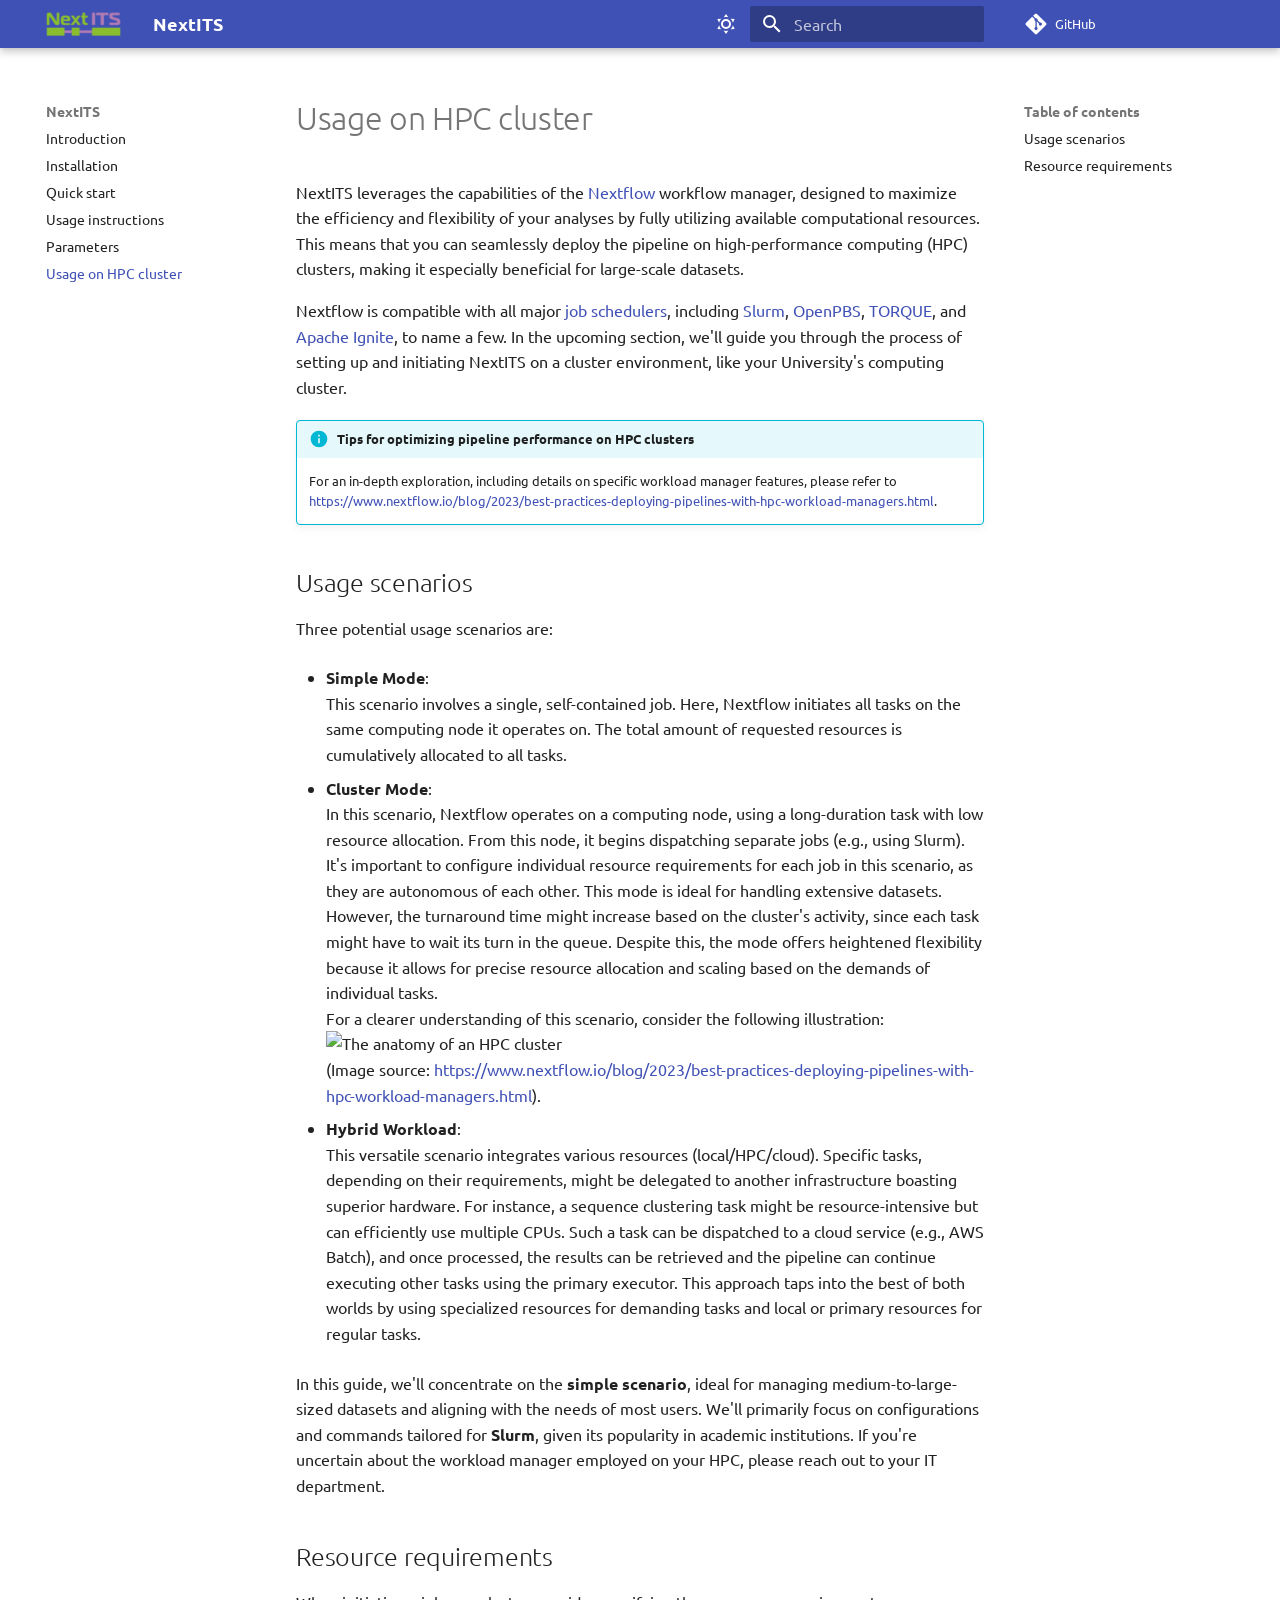
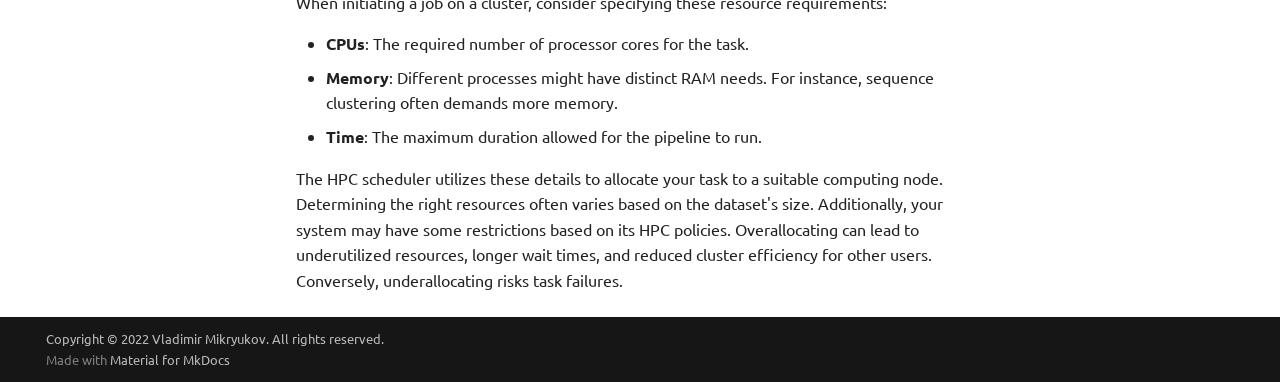
==== HPC/index.html @ c746375b "Deployed 139c68b with MkDocs version: 1.5.2" ====
<!doctype html>
<html lang="en" class="no-js">
  <head>
    
      <meta charset="utf-8">
      <meta name="viewport" content="width=device-width,initial-scale=1">
      
        <meta name="description" content="Learn how to use NextITS on HPC cluster.">
      
      
        <meta name="author" content="Vladimir Mikryukov">
      
      
        <link rel="canonical" href="https://Next-ITS.github.io/HPC/">
      
      
        <link rel="prev" href="../parameters/">
      
      
      
      <link rel="icon" href="../assets/favicon.ico">
      <meta name="generator" content="mkdocs-1.5.2, mkdocs-material-9.2.3">
    
    
      
        <title>HPC - NextITS</title>
      
    
    
      <link rel="stylesheet" href="../assets/stylesheets/main.0e669242.min.css">
      
        
        <link rel="stylesheet" href="../assets/stylesheets/palette.85d0ee34.min.css">
      
      


    
    
      
    
    
      
        
        
        <link rel="preconnect" href="https://fonts.gstatic.com" crossorigin>
        <link rel="stylesheet" href="https://fonts.googleapis.com/css?family=Ubuntu:300,300i,400,400i,700,700i%7CUbuntu+Mono:400,400i,700,700i&display=fallback">
        <style>:root{--md-text-font:"Ubuntu";--md-code-font:"Ubuntu Mono"}</style>
      
    
    
    <script>__md_scope=new URL("..",location),__md_hash=e=>[...e].reduce((e,_)=>(e<<5)-e+_.charCodeAt(0),0),__md_get=(e,_=localStorage,t=__md_scope)=>JSON.parse(_.getItem(t.pathname+"."+e)),__md_set=(e,_,t=localStorage,a=__md_scope)=>{try{t.setItem(a.pathname+"."+e,JSON.stringify(_))}catch(e){}}</script>
    
      

    
    
    
  </head>
  
  
    
    
      
    
    
    
    
    <body dir="ltr" data-md-color-scheme="default" data-md-color-primary="indigo" data-md-color-accent="indigo">
  
    
    
      <script>var palette=__md_get("__palette");if(palette&&"object"==typeof palette.color)for(var key of Object.keys(palette.color))document.body.setAttribute("data-md-color-"+key,palette.color[key])</script>
    
    <input class="md-toggle" data-md-toggle="drawer" type="checkbox" id="__drawer" autocomplete="off">
    <input class="md-toggle" data-md-toggle="search" type="checkbox" id="__search" autocomplete="off">
    <label class="md-overlay" for="__drawer"></label>
    <div data-md-component="skip">
      
        
        <a href="#usage-on-hpc-cluster" class="md-skip">
          Skip to content
        </a>
      
    </div>
    <div data-md-component="announce">
      
    </div>
    
    
      

  

<header class="md-header md-header--shadow" data-md-component="header">
  <nav class="md-header__inner md-grid" aria-label="Header">
    <a href=".." title="NextITS" class="md-header__button md-logo" aria-label="NextITS" data-md-component="logo">
      
  <img src="../assets/NextITS_logo.webp" alt="logo">

    </a>
    <label class="md-header__button md-icon" for="__drawer">
      
      <svg xmlns="http://www.w3.org/2000/svg" viewBox="0 0 24 24"><path d="M3 6h18v2H3V6m0 5h18v2H3v-2m0 5h18v2H3v-2Z"/></svg>
    </label>
    <div class="md-header__title" data-md-component="header-title">
      <div class="md-header__ellipsis">
        <div class="md-header__topic">
          <span class="md-ellipsis">
            NextITS
          </span>
        </div>
        <div class="md-header__topic" data-md-component="header-topic">
          <span class="md-ellipsis">
            
              HPC
            
          </span>
        </div>
      </div>
    </div>
    
      
        <form class="md-header__option" data-md-component="palette">
  
    
    
    
    <input class="md-option" data-md-color-media="" data-md-color-scheme="default" data-md-color-primary="indigo" data-md-color-accent="indigo"  aria-label="Switch to dark mode"  type="radio" name="__palette" id="__palette_1">
    
      <label class="md-header__button md-icon" title="Switch to dark mode" for="__palette_2" hidden>
        <svg xmlns="http://www.w3.org/2000/svg" viewBox="0 0 24 24"><path d="M12 7a5 5 0 0 1 5 5 5 5 0 0 1-5 5 5 5 0 0 1-5-5 5 5 0 0 1 5-5m0 2a3 3 0 0 0-3 3 3 3 0 0 0 3 3 3 3 0 0 0 3-3 3 3 0 0 0-3-3m0-7 2.39 3.42C13.65 5.15 12.84 5 12 5c-.84 0-1.65.15-2.39.42L12 2M3.34 7l4.16-.35A7.2 7.2 0 0 0 5.94 8.5c-.44.74-.69 1.5-.83 2.29L3.34 7m.02 10 1.76-3.77a7.131 7.131 0 0 0 2.38 4.14L3.36 17M20.65 7l-1.77 3.79a7.023 7.023 0 0 0-2.38-4.15l4.15.36m-.01 10-4.14.36c.59-.51 1.12-1.14 1.54-1.86.42-.73.69-1.5.83-2.29L20.64 17M12 22l-2.41-3.44c.74.27 1.55.44 2.41.44.82 0 1.63-.17 2.37-.44L12 22Z"/></svg>
      </label>
    
  
    
    
    
    <input class="md-option" data-md-color-media="" data-md-color-scheme="slate" data-md-color-primary="indigo" data-md-color-accent="indigo"  aria-label="Switch to light mode"  type="radio" name="__palette" id="__palette_2">
    
      <label class="md-header__button md-icon" title="Switch to light mode" for="__palette_1" hidden>
        <svg xmlns="http://www.w3.org/2000/svg" viewBox="0 0 24 24"><path d="m17.75 4.09-2.53 1.94.91 3.06-2.63-1.81-2.63 1.81.91-3.06-2.53-1.94L12.44 4l1.06-3 1.06 3 3.19.09m3.5 6.91-1.64 1.25.59 1.98-1.7-1.17-1.7 1.17.59-1.98L15.75 11l2.06-.05L18.5 9l.69 1.95 2.06.05m-2.28 4.95c.83-.08 1.72 1.1 1.19 1.85-.32.45-.66.87-1.08 1.27C15.17 23 8.84 23 4.94 19.07c-3.91-3.9-3.91-10.24 0-14.14.4-.4.82-.76 1.27-1.08.75-.53 1.93.36 1.85 1.19-.27 2.86.69 5.83 2.89 8.02a9.96 9.96 0 0 0 8.02 2.89m-1.64 2.02a12.08 12.08 0 0 1-7.8-3.47c-2.17-2.19-3.33-5-3.49-7.82-2.81 3.14-2.7 7.96.31 10.98 3.02 3.01 7.84 3.12 10.98.31Z"/></svg>
      </label>
    
  
</form>
      
    
    
    
      <label class="md-header__button md-icon" for="__search">
        
        <svg xmlns="http://www.w3.org/2000/svg" viewBox="0 0 24 24"><path d="M9.5 3A6.5 6.5 0 0 1 16 9.5c0 1.61-.59 3.09-1.56 4.23l.27.27h.79l5 5-1.5 1.5-5-5v-.79l-.27-.27A6.516 6.516 0 0 1 9.5 16 6.5 6.5 0 0 1 3 9.5 6.5 6.5 0 0 1 9.5 3m0 2C7 5 5 7 5 9.5S7 14 9.5 14 14 12 14 9.5 12 5 9.5 5Z"/></svg>
      </label>
      <div class="md-search" data-md-component="search" role="dialog">
  <label class="md-search__overlay" for="__search"></label>
  <div class="md-search__inner" role="search">
    <form class="md-search__form" name="search">
      <input type="text" class="md-search__input" name="query" aria-label="Search" placeholder="Search" autocapitalize="off" autocorrect="off" autocomplete="off" spellcheck="false" data-md-component="search-query" required>
      <label class="md-search__icon md-icon" for="__search">
        
        <svg xmlns="http://www.w3.org/2000/svg" viewBox="0 0 24 24"><path d="M9.5 3A6.5 6.5 0 0 1 16 9.5c0 1.61-.59 3.09-1.56 4.23l.27.27h.79l5 5-1.5 1.5-5-5v-.79l-.27-.27A6.516 6.516 0 0 1 9.5 16 6.5 6.5 0 0 1 3 9.5 6.5 6.5 0 0 1 9.5 3m0 2C7 5 5 7 5 9.5S7 14 9.5 14 14 12 14 9.5 12 5 9.5 5Z"/></svg>
        
        <svg xmlns="http://www.w3.org/2000/svg" viewBox="0 0 24 24"><path d="M20 11v2H8l5.5 5.5-1.42 1.42L4.16 12l7.92-7.92L13.5 5.5 8 11h12Z"/></svg>
      </label>
      <nav class="md-search__options" aria-label="Search">
        
        <button type="reset" class="md-search__icon md-icon" title="Clear" aria-label="Clear" tabindex="-1">
          
          <svg xmlns="http://www.w3.org/2000/svg" viewBox="0 0 24 24"><path d="M19 6.41 17.59 5 12 10.59 6.41 5 5 6.41 10.59 12 5 17.59 6.41 19 12 13.41 17.59 19 19 17.59 13.41 12 19 6.41Z"/></svg>
        </button>
      </nav>
      
    </form>
    <div class="md-search__output">
      <div class="md-search__scrollwrap" data-md-scrollfix>
        <div class="md-search-result" data-md-component="search-result">
          <div class="md-search-result__meta">
            Initializing search
          </div>
          <ol class="md-search-result__list" role="presentation"></ol>
        </div>
      </div>
    </div>
  </div>
</div>
    
    
      <div class="md-header__source">
        <a href="https://github.com/vmikk/NextITS" title="Go to repository" class="md-source" data-md-component="source">
  <div class="md-source__icon md-icon">
    
    <svg xmlns="http://www.w3.org/2000/svg" viewBox="0 0 448 512"><!--! Font Awesome Free 6.4.2 by @fontawesome - https://fontawesome.com License - https://fontawesome.com/license/free (Icons: CC BY 4.0, Fonts: SIL OFL 1.1, Code: MIT License) Copyright 2023 Fonticons, Inc.--><path d="M439.55 236.05 244 40.45a28.87 28.87 0 0 0-40.81 0l-40.66 40.63 51.52 51.52c27.06-9.14 52.68 16.77 43.39 43.68l49.66 49.66c34.23-11.8 61.18 31 35.47 56.69-26.49 26.49-70.21-2.87-56-37.34L240.22 199v121.85c25.3 12.54 22.26 41.85 9.08 55a34.34 34.34 0 0 1-48.55 0c-17.57-17.6-11.07-46.91 11.25-56v-123c-20.8-8.51-24.6-30.74-18.64-45L142.57 101 8.45 235.14a28.86 28.86 0 0 0 0 40.81l195.61 195.6a28.86 28.86 0 0 0 40.8 0l194.69-194.69a28.86 28.86 0 0 0 0-40.81z"/></svg>
  </div>
  <div class="md-source__repository">
    GitHub
  </div>
</a>
      </div>
    
  </nav>
  
</header>
    
    <div class="md-container" data-md-component="container">
      
      
        
          
        
      
      <main class="md-main" data-md-component="main">
        <div class="md-main__inner md-grid">
          
            
              
              <div class="md-sidebar md-sidebar--primary" data-md-component="sidebar" data-md-type="navigation" >
                <div class="md-sidebar__scrollwrap">
                  <div class="md-sidebar__inner">
                    



<nav class="md-nav md-nav--primary" aria-label="Navigation" data-md-level="0">
  <label class="md-nav__title" for="__drawer">
    <a href=".." title="NextITS" class="md-nav__button md-logo" aria-label="NextITS" data-md-component="logo">
      
  <img src="../assets/NextITS_logo.webp" alt="logo">

    </a>
    NextITS
  </label>
  
    <div class="md-nav__source">
      <a href="https://github.com/vmikk/NextITS" title="Go to repository" class="md-source" data-md-component="source">
  <div class="md-source__icon md-icon">
    
    <svg xmlns="http://www.w3.org/2000/svg" viewBox="0 0 448 512"><!--! Font Awesome Free 6.4.2 by @fontawesome - https://fontawesome.com License - https://fontawesome.com/license/free (Icons: CC BY 4.0, Fonts: SIL OFL 1.1, Code: MIT License) Copyright 2023 Fonticons, Inc.--><path d="M439.55 236.05 244 40.45a28.87 28.87 0 0 0-40.81 0l-40.66 40.63 51.52 51.52c27.06-9.14 52.68 16.77 43.39 43.68l49.66 49.66c34.23-11.8 61.18 31 35.47 56.69-26.49 26.49-70.21-2.87-56-37.34L240.22 199v121.85c25.3 12.54 22.26 41.85 9.08 55a34.34 34.34 0 0 1-48.55 0c-17.57-17.6-11.07-46.91 11.25-56v-123c-20.8-8.51-24.6-30.74-18.64-45L142.57 101 8.45 235.14a28.86 28.86 0 0 0 0 40.81l195.61 195.6a28.86 28.86 0 0 0 40.8 0l194.69-194.69a28.86 28.86 0 0 0 0-40.81z"/></svg>
  </div>
  <div class="md-source__repository">
    GitHub
  </div>
</a>
    </div>
  
  <ul class="md-nav__list" data-md-scrollfix>
    
      
      
  
  
  
    <li class="md-nav__item">
      <a href=".." class="md-nav__link">
        
  
  <span class="md-ellipsis">
    Introduction
  </span>
  

      </a>
    </li>
  

    
      
      
  
  
  
    <li class="md-nav__item">
      <a href="../installation/" class="md-nav__link">
        
  
  <span class="md-ellipsis">
    Installation
  </span>
  

      </a>
    </li>
  

    
      
      
  
  
  
    <li class="md-nav__item">
      <a href="../quickstart/" class="md-nav__link">
        
  
  <span class="md-ellipsis">
    Quick start
  </span>
  

      </a>
    </li>
  

    
      
      
  
  
  
    <li class="md-nav__item">
      <a href="../usage/" class="md-nav__link">
        
  
  <span class="md-ellipsis">
    Usage instructions
  </span>
  

      </a>
    </li>
  

    
      
      
  
  
  
    <li class="md-nav__item">
      <a href="../parameters/" class="md-nav__link">
        
  
  <span class="md-ellipsis">
    Parameters
  </span>
  

      </a>
    </li>
  

    
      
      
  
  
    
  
  
    <li class="md-nav__item md-nav__item--active">
      
      <input class="md-nav__toggle md-toggle" type="checkbox" id="__toc">
      
      
        
      
      
        <label class="md-nav__link md-nav__link--active" for="__toc">
          
  
  <span class="md-ellipsis">
    Usage on HPC cluster
  </span>
  

          <span class="md-nav__icon md-icon"></span>
        </label>
      
      <a href="./" class="md-nav__link md-nav__link--active">
        
  
  <span class="md-ellipsis">
    Usage on HPC cluster
  </span>
  

      </a>
      
        

<nav class="md-nav md-nav--secondary" aria-label="Table of contents">
  
  
  
    
  
  
    <label class="md-nav__title" for="__toc">
      <span class="md-nav__icon md-icon"></span>
      Table of contents
    </label>
    <ul class="md-nav__list" data-md-component="toc" data-md-scrollfix>
      
        <li class="md-nav__item">
  <a href="#usage-scenarios" class="md-nav__link">
    Usage scenarios
  </a>
  
</li>
      
        <li class="md-nav__item">
  <a href="#resource-requirements" class="md-nav__link">
    Resource requirements
  </a>
  
</li>
      
    </ul>
  
</nav>
      
    </li>
  

    
  </ul>
</nav>
                  </div>
                </div>
              </div>
            
            
              
              <div class="md-sidebar md-sidebar--secondary" data-md-component="sidebar" data-md-type="toc" >
                <div class="md-sidebar__scrollwrap">
                  <div class="md-sidebar__inner">
                    

<nav class="md-nav md-nav--secondary" aria-label="Table of contents">
  
  
  
    
  
  
    <label class="md-nav__title" for="__toc">
      <span class="md-nav__icon md-icon"></span>
      Table of contents
    </label>
    <ul class="md-nav__list" data-md-component="toc" data-md-scrollfix>
      
        <li class="md-nav__item">
  <a href="#usage-scenarios" class="md-nav__link">
    Usage scenarios
  </a>
  
</li>
      
        <li class="md-nav__item">
  <a href="#resource-requirements" class="md-nav__link">
    Resource requirements
  </a>
  
</li>
      
    </ul>
  
</nav>
                  </div>
                </div>
              </div>
            
          
          
            <div class="md-content" data-md-component="content">
              <article class="md-content__inner md-typeset">
                
                  

  
  


<h1 id="usage-on-hpc-cluster">Usage on HPC cluster<a class="headerlink" href="#usage-on-hpc-cluster" title="Permanent link">&para;</a></h1>
<p>NextITS leverages the capabilities of the <a href="https://www.nextflow.io/">Nextflow</a> workflow manager, 
designed to maximize the efficiency and flexibility of your analyses by fully utilizing available computational resources. 
This means that you can seamlessly deploy the pipeline on high-performance computing (HPC) clusters, 
making it especially beneficial for large-scale datasets.  </p>
<p>Nextflow is compatible with all major <a href="https://en.wikipedia.org/wiki/Job_scheduler">job schedulers</a>, including 
<a href="https://slurm.schedmd.com/documentation.html">Slurm</a>, 
<a href="https://www.openpbs.org/">OpenPBS</a>, 
<a href="https://adaptivecomputing.com/cherry-services/torque-resource-manager/">TORQUE</a>, 
and <a href="https://ignite.apache.org/">Apache Ignite</a>, 
to name a few. 
In the upcoming section, we'll guide you through the process of setting up and initiating NextITS on a cluster environment, 
like your University's computing cluster.  </p>
<div class="admonition info">
<p class="admonition-title">Tips for optimizing pipeline performance on HPC clusters</p>
<p>For an in-depth exploration, including details on specific workload manager features, please refer to<br />
<a href="https://www.nextflow.io/blog/2023/best-practices-deploying-pipelines-with-hpc-workload-managers.html">https://www.nextflow.io/blog/2023/best-practices-deploying-pipelines-with-hpc-workload-managers.html</a>.  </p>
</div>
<h2 id="usage-scenarios">Usage scenarios<a class="headerlink" href="#usage-scenarios" title="Permanent link">&para;</a></h2>
<p>Three potential usage scenarios are:  </p>
<ul>
<li>
<p><strong>Simple Mode</strong>:<br />
    This scenario involves a single, self-contained job. 
    Here, Nextflow initiates all tasks on the same computing node it operates on. 
    The total amount of requested resources is cumulatively allocated to all tasks.  </p>
</li>
<li>
<p><strong>Cluster Mode</strong>:<br />
    In this scenario, Nextflow operates on a computing node, using a long-duration task with low resource allocation. 
    From this node, it begins dispatching separate jobs (e.g., using Slurm). 
    It's important to configure individual resource requirements for each job in this scenario, as they are autonomous of each other. 
    This mode is ideal for handling extensive datasets. 
    However, the turnaround time might increase based on the cluster's activity, since each task might have to wait its turn in the queue. 
    Despite this, the mode offers heightened flexibility because it allows for precise resource allocation and scaling based on the demands of individual tasks.<br />
    For a clearer understanding of this scenario, consider the following illustration:<br />
<img alt="The anatomy of an HPC cluster" src="https://github.com/nextflow-io/website/blob/master/assets/img/nextflow-on-big-iron-twelve-tips-for-improving-the-effectiveness-of-pipelines-on-hpc-clusters-1.jpg?raw=true" /><br />
    (Image source: <a href="https://www.nextflow.io/blog/2023/best-practices-deploying-pipelines-with-hpc-workload-managers.html">https://www.nextflow.io/blog/2023/best-practices-deploying-pipelines-with-hpc-workload-managers.html</a>).  </p>
</li>
<li>
<p><strong>Hybrid Workload</strong>:<br />
    This versatile scenario integrates various resources (local/HPC/cloud). 
    Specific tasks, depending on their requirements, might be delegated to another infrastructure boasting superior hardware. 
    For instance, a sequence clustering task might be resource-intensive but can efficiently use multiple CPUs. 
    Such a task can be dispatched to a cloud service (e.g., AWS Batch), and once processed, 
    the results can be retrieved and the pipeline can continue executing other tasks using the primary executor. 
    This approach taps into the best of both worlds by using specialized resources for demanding tasks and local or primary resources for regular tasks.  </p>
</li>
</ul>
<p>In this guide, we'll concentrate on the <strong>simple scenario</strong>, 
ideal for managing medium-to-large-sized datasets and aligning with the needs of most users. 
We'll primarily focus on configurations and commands tailored for <strong>Slurm</strong>, 
given its popularity in academic institutions. 
If you're uncertain about the workload manager employed on your HPC, please reach out to your IT department.  </p>
<h2 id="resource-requirements">Resource requirements<a class="headerlink" href="#resource-requirements" title="Permanent link">&para;</a></h2>
<p>When initiating a job on a cluster, consider specifying these resource requirements:</p>
<ul>
<li><strong>CPUs</strong>: The required number of processor cores for the task.  </li>
<li><strong>Memory</strong>: Different processes might have distinct RAM needs. For instance, sequence clustering often demands more memory.  </li>
<li><strong>Time</strong>: The maximum duration allowed for the pipeline to run.  </li>
</ul>
<p>The HPC scheduler utilizes these details to allocate your task to a suitable computing node. 
Determining the right resources often varies based on the dataset's size. 
Additionally, your system may have some restrictions based on its HPC policies. 
Overallocating can lead to underutilized resources, longer wait times, and reduced cluster efficiency for other users. 
Conversely, underallocating risks task failures.</p>





                
              </article>
            </div>
          
          
        </div>
        
      </main>
      
        <footer class="md-footer">
  
  <div class="md-footer-meta md-typeset">
    <div class="md-footer-meta__inner md-grid">
      <div class="md-copyright">
  
    <div class="md-copyright__highlight">
      Copyright © 2022 Vladimir Mikryukov. All rights reserved.
    </div>
  
  
    Made with
    <a href="https://squidfunk.github.io/mkdocs-material/" target="_blank" rel="noopener">
      Material for MkDocs
    </a>
  
</div>
      
    </div>
  </div>
</footer>
      
    </div>
    <div class="md-dialog" data-md-component="dialog">
      <div class="md-dialog__inner md-typeset"></div>
    </div>
    
    <script id="__config" type="application/json">{"base": "..", "features": ["content.code.copy"], "search": "../assets/javascripts/workers/search.dfff1995.min.js", "translations": {"clipboard.copied": "Copied to clipboard", "clipboard.copy": "Copy to clipboard", "search.result.more.one": "1 more on this page", "search.result.more.other": "# more on this page", "search.result.none": "No matching documents", "search.result.one": "1 matching document", "search.result.other": "# matching documents", "search.result.placeholder": "Type to start searching", "search.result.term.missing": "Missing", "select.version": "Select version"}}</script>
    
    
      <script src="../assets/javascripts/bundle.78eede0e.min.js"></script>
      
    
  </body>
</html>
---- assets/stylesheets/main.0e669242.min.css ----
@charset "UTF-8";html{-webkit-text-size-adjust:none;-moz-text-size-adjust:none;text-size-adjust:none;box-sizing:border-box}*,:after,:before{box-sizing:inherit}@media (prefers-reduced-motion){*,:after,:before{transition:none!important}}body{margin:0}a,button,input,label{-webkit-tap-highlight-color:transparent}a{color:inherit;text-decoration:none}hr{border:0;box-sizing:initial;display:block;height:.05rem;overflow:visible;padding:0}small{font-size:80%}sub,sup{line-height:1em}img{border-style:none}table{border-collapse:initial;border-spacing:0}td,th{font-weight:400;vertical-align:top}button{background:#0000;border:0;font-family:inherit;font-size:inherit;margin:0;padding:0}input{border:0;outline:none}:root{--md-primary-fg-color:#4051b5;--md-primary-fg-color--light:#5d6cc0;--md-primary-fg-color--dark:#303fa1;--md-primary-bg-color:#fff;--md-primary-bg-color--light:#ffffffb3;--md-accent-fg-color:#526cfe;--md-accent-fg-color--transparent:#526cfe1a;--md-accent-bg-color:#fff;--md-accent-bg-color--light:#ffffffb3}[data-md-color-scheme=default]{color-scheme:light}[data-md-color-scheme=default] img[src$="#gh-dark-mode-only"],[data-md-color-scheme=default] img[src$="#only-dark"]{display:none}:root,[data-md-color-scheme=default]{--md-default-fg-color:#000000de;--md-default-fg-color--light:#0000008a;--md-default-fg-color--lighter:#00000052;--md-default-fg-color--lightest:#00000012;--md-default-bg-color:#fff;--md-default-bg-color--light:#ffffffb3;--md-default-bg-color--lighter:#ffffff4d;--md-default-bg-color--lightest:#ffffff1f;--md-code-fg-color:#36464e;--md-code-bg-color:#f5f5f5;--md-code-hl-color:#ffff0080;--md-code-hl-number-color:#d52a2a;--md-code-hl-special-color:#db1457;--md-code-hl-function-color:#a846b9;--md-code-hl-constant-color:#6e59d9;--md-code-hl-keyword-color:#3f6ec6;--md-code-hl-string-color:#1c7d4d;--md-code-hl-name-color:var(--md-code-fg-color);--md-code-hl-operator-color:var(--md-default-fg-color--light);--md-code-hl-punctuation-color:var(--md-default-fg-color--light);--md-code-hl-comment-color:var(--md-default-fg-color--light);--md-code-hl-generic-color:var(--md-default-fg-color--light);--md-code-hl-variable-color:var(--md-default-fg-color--light);--md-typeset-color:var(--md-default-fg-color);--md-typeset-a-color:var(--md-primary-fg-color);--md-typeset-mark-color:#ffff0080;--md-typeset-del-color:#f5503d26;--md-typeset-ins-color:#0bd57026;--md-typeset-kbd-color:#fafafa;--md-typeset-kbd-accent-color:#fff;--md-typeset-kbd-border-color:#b8b8b8;--md-typeset-table-color:#0000001f;--md-typeset-table-color--light:rgba(0,0,0,.035);--md-admonition-fg-color:var(--md-default-fg-color);--md-admonition-bg-color:var(--md-default-bg-color);--md-warning-fg-color:#000000de;--md-warning-bg-color:#ff9;--md-footer-fg-color:#fff;--md-footer-fg-color--light:#ffffffb3;--md-footer-fg-color--lighter:#ffffff73;--md-footer-bg-color:#000000de;--md-footer-bg-color--dark:#00000052;--md-shadow-z1:0 0.2rem 0.5rem #0000000d,0 0 0.05rem #0000001a;--md-shadow-z2:0 0.2rem 0.5rem #0000001a,0 0 0.05rem #00000040;--md-shadow-z3:0 0.2rem 0.5rem #0003,0 0 0.05rem #00000059}.md-icon svg{fill:currentcolor;display:block;height:1.2rem;width:1.2rem}body{-webkit-font-smoothing:antialiased;-moz-osx-font-smoothing:grayscale;--md-text-font-family:var(--md-text-font,_),-apple-system,BlinkMacSystemFont,Helvetica,Arial,sans-serif;--md-code-font-family:var(--md-code-font,_),SFMono-Regular,Consolas,Menlo,monospace}aside,body,input{font-feature-settings:"kern","liga";color:var(--md-typeset-color);font-family:var(--md-text-font-family)}code,kbd,pre{font-feature-settings:"kern";font-family:var(--md-code-font-family)}:root{--md-typeset-table-sort-icon:url('data:image/svg+xml;charset=utf-8,<svg xmlns="http://www.w3.org/2000/svg" viewBox="0 0 24 24"><path d="m18 21-4-4h3V7h-3l4-4 4 4h-3v10h3M2 19v-2h10v2M2 13v-2h7v2M2 7V5h4v2H2Z"/></svg>');--md-typeset-table-sort-icon--asc:url('data:image/svg+xml;charset=utf-8,<svg xmlns="http://www.w3.org/2000/svg" viewBox="0 0 24 24"><path d="M19 17h3l-4 4-4-4h3V3h2M2 17h10v2H2M6 5v2H2V5m0 6h7v2H2v-2Z"/></svg>');--md-typeset-table-sort-icon--desc:url('data:image/svg+xml;charset=utf-8,<svg xmlns="http://www.w3.org/2000/svg" viewBox="0 0 24 24"><path d="M19 7h3l-4-4-4 4h3v14h2M2 17h10v2H2M6 5v2H2V5m0 6h7v2H2v-2Z"/></svg>')}.md-typeset{-webkit-print-color-adjust:exact;color-adjust:exact;font-size:.8rem;line-height:1.6}@media print{.md-typeset{font-size:.68rem}}.md-typeset blockquote,.md-typeset dl,.md-typeset figure,.md-typeset ol,.md-typeset pre,.md-typeset ul{margin-bottom:1em;margin-top:1em}.md-typeset h1{color:var(--md-default-fg-color--light);font-size:2em;line-height:1.3;margin:0 0 1.25em}.md-typeset h1,.md-typeset h2{font-weight:300;letter-spacing:-.01em}.md-typeset h2{font-size:1.5625em;line-height:1.4;margin:1.6em 0 .64em}.md-typeset h3{font-size:1.25em;font-weight:400;letter-spacing:-.01em;line-height:1.5;margin:1.6em 0 .8em}.md-typeset h2+h3{margin-top:.8em}.md-typeset h4{font-weight:700;letter-spacing:-.01em;margin:1em 0}.md-typeset h5,.md-typeset h6{color:var(--md-default-fg-color--light);font-size:.8em;font-weight:700;letter-spacing:-.01em;margin:1.25em 0}.md-typeset h5{text-transform:uppercase}.md-typeset hr{border-bottom:.05rem solid var(--md-default-fg-color--lightest);display:flow-root;margin:1.5em 0}.md-typeset a{color:var(--md-typeset-a-color);word-break:break-word}.md-typeset a,.md-typeset a:before{transition:color 125ms}.md-typeset a:focus,.md-typeset a:hover{color:var(--md-accent-fg-color)}.md-typeset a:focus code,.md-typeset a:hover code{background-color:var(--md-accent-fg-color--transparent)}.md-typeset a code{color:currentcolor;transition:background-color 125ms}.md-typeset a.focus-visible{outline-color:var(--md-accent-fg-color);outline-offset:.2rem}.md-typeset code,.md-typeset kbd,.md-typeset pre{color:var(--md-code-fg-color);direction:ltr;font-variant-ligatures:none}@media print{.md-typeset code,.md-typeset kbd,.md-typeset pre{white-space:pre-wrap}}.md-typeset code{background-color:var(--md-code-bg-color);border-radius:.1rem;-webkit-box-decoration-break:clone;box-decoration-break:clone;font-size:.85em;padding:0 .2941176471em;word-break:break-word}.md-typeset code:not(.focus-visible){-webkit-tap-highlight-color:transparent;outline:none}.md-typeset pre{display:flow-root;line-height:1.4;position:relative}.md-typeset pre>code{-webkit-box-decoration-break:slice;box-decoration-break:slice;box-shadow:none;display:block;margin:0;outline-color:var(--md-accent-fg-color);overflow:auto;padding:.7720588235em 1.1764705882em;scrollbar-color:var(--md-default-fg-color--lighter) #0000;scrollbar-width:thin;touch-action:auto;word-break:normal}.md-typeset pre>code:hover{scrollbar-color:var(--md-accent-fg-color) #0000}.md-typeset pre>code::-webkit-scrollbar{height:.2rem;width:.2rem}.md-typeset pre>code::-webkit-scrollbar-thumb{background-color:var(--md-default-fg-color--lighter)}.md-typeset pre>code::-webkit-scrollbar-thumb:hover{background-color:var(--md-accent-fg-color)}.md-typeset kbd{background-color:var(--md-typeset-kbd-color);border-radius:.1rem;box-shadow:0 .1rem 0 .05rem var(--md-typeset-kbd-border-color),0 .1rem 0 var(--md-typeset-kbd-border-color),0 -.1rem .2rem var(--md-typeset-kbd-accent-color) inset;color:var(--md-default-fg-color);display:inline-block;font-size:.75em;padding:0 .6666666667em;vertical-align:text-top;word-break:break-word}.md-typeset mark{background-color:var(--md-typeset-mark-color);-webkit-box-decoration-break:clone;box-decoration-break:clone;color:inherit;word-break:break-word}.md-typeset abbr{border-bottom:.05rem dotted var(--md-default-fg-color--light);cursor:help;text-decoration:none}@media (hover:none){.md-typeset abbr[title]:focus:after,.md-typeset abbr[title]:hover:after{background-color:var(--md-default-fg-color);border-radius:.1rem;box-shadow:var(--md-shadow-z3);color:var(--md-default-bg-color);content:attr(title);font-size:.7rem;left:.8rem;margin-top:2em;padding:.2rem .3rem;position:absolute;right:.8rem}}.md-typeset small{opacity:.75}[dir=ltr] .md-typeset sub,[dir=ltr] .md-typeset sup{margin-left:.078125em}[dir=rtl] .md-typeset sub,[dir=rtl] .md-typeset sup{margin-right:.078125em}[dir=ltr] .md-typeset blockquote{padding-left:.6rem}[dir=rtl] .md-typeset blockquote{padding-right:.6rem}[dir=ltr] .md-typeset blockquote{border-left:.2rem solid var(--md-default-fg-color--lighter)}[dir=rtl] .md-typeset blockquote{border-right:.2rem solid var(--md-default-fg-color--lighter)}.md-typeset blockquote{color:var(--md-default-fg-color--light);margin-left:0;margin-right:0}.md-typeset ul{list-style-type:disc}[dir=ltr] .md-typeset ol,[dir=ltr] .md-typeset ul{margin-left:.625em}[dir=rtl] .md-typeset ol,[dir=rtl] .md-typeset ul{margin-right:.625em}.md-typeset ol,.md-typeset ul{padding:0}.md-typeset ol:not([hidden]),.md-typeset ul:not([hidden]){display:flow-root}.md-typeset ol ol,.md-typeset ul ol{list-style-type:lower-alpha}.md-typeset ol ol ol,.md-typeset ul ol ol{list-style-type:lower-roman}[dir=ltr] .md-typeset ol li,[dir=ltr] .md-typeset ul li{margin-left:1.25em}[dir=rtl] .md-typeset ol li,[dir=rtl] .md-typeset ul li{margin-right:1.25em}.md-typeset ol li,.md-typeset ul li{margin-bottom:.5em}.md-typeset ol li blockquote,.md-typeset ol li p,.md-typeset ul li blockquote,.md-typeset ul li p{margin:.5em 0}.md-typeset ol li:last-child,.md-typeset ul li:last-child{margin-bottom:0}[dir=ltr] .md-typeset ol li ol,[dir=ltr] .md-typeset ol li ul,[dir=ltr] .md-typeset ul li ol,[dir=ltr] .md-typeset ul li ul{margin-left:.625em}[dir=rtl] .md-typeset ol li ol,[dir=rtl] .md-typeset ol li ul,[dir=rtl] .md-typeset ul li ol,[dir=rtl] .md-typeset ul li ul{margin-right:.625em}.md-typeset ol li ol,.md-typeset ol li ul,.md-typeset ul li ol,.md-typeset ul li ul{margin-bottom:.5em;margin-top:.5em}[dir=ltr] .md-typeset dd{margin-left:1.875em}[dir=rtl] .md-typeset dd{margin-right:1.875em}.md-typeset dd{margin-bottom:1.5em;margin-top:1em}.md-typeset img,.md-typeset svg,.md-typeset video{height:auto;max-width:100%}.md-typeset img[align=left]{margin:1em 1em 1em 0}.md-typeset img[align=right]{margin:1em 0 1em 1em}.md-typeset img[align]:only-child{margin-top:0}.md-typeset figure{display:flow-root;margin:1em auto;max-width:100%;text-align:center;width:-webkit-fit-content;width:-moz-fit-content;width:fit-content}.md-typeset figure img{display:block}.md-typeset figcaption{font-style:italic;margin:1em auto;max-width:24rem}.md-typeset iframe{max-width:100%}.md-typeset table:not([class]){background-color:var(--md-default-bg-color);border:.05rem solid var(--md-typeset-table-color);border-radius:.1rem;display:inline-block;font-size:.64rem;max-width:100%;overflow:auto;touch-action:auto}@media print{.md-typeset table:not([class]){display:table}}.md-typeset table:not([class])+*{margin-top:1.5em}.md-typeset table:not([class]) td>:first-child,.md-typeset table:not([class]) th>:first-child{margin-top:0}.md-typeset table:not([class]) td>:last-child,.md-typeset table:not([class]) th>:last-child{margin-bottom:0}.md-typeset table:not([class]) td:not([align]),.md-typeset table:not([class]) th:not([align]){text-align:left}[dir=rtl] .md-typeset table:not([class]) td:not([align]),[dir=rtl] .md-typeset table:not([class]) th:not([align]){text-align:right}.md-typeset table:not([class]) th{font-weight:700;min-width:5rem;padding:.9375em 1.25em;vertical-align:top}.md-typeset table:not([class]) td{border-top:.05rem solid var(--md-typeset-table-color);padding:.9375em 1.25em;vertical-align:top}.md-typeset table:not([class]) tbody tr{transition:background-color 125ms}.md-typeset table:not([class]) tbody tr:hover{background-color:var(--md-typeset-table-color--light);box-shadow:0 .05rem 0 var(--md-default-bg-color) inset}.md-typeset table:not([class]) a{word-break:normal}.md-typeset table th[role=columnheader]{cursor:pointer}[dir=ltr] .md-typeset table th[role=columnheader]:after{margin-left:.5em}[dir=rtl] .md-typeset table th[role=columnheader]:after{margin-right:.5em}.md-typeset table th[role=columnheader]:after{content:"";display:inline-block;height:1.2em;-webkit-mask-image:var(--md-typeset-table-sort-icon);mask-image:var(--md-typeset-table-sort-icon);-webkit-mask-repeat:no-repeat;mask-repeat:no-repeat;-webkit-mask-size:contain;mask-size:contain;transition:background-color 125ms;vertical-align:text-bottom;width:1.2em}.md-typeset table th[role=columnheader]:hover:after{background-color:var(--md-default-fg-color--lighter)}.md-typeset table th[role=columnheader][aria-sort=ascending]:after{background-color:var(--md-default-fg-color--light);-webkit-mask-image:var(--md-typeset-table-sort-icon--asc);mask-image:var(--md-typeset-table-sort-icon--asc)}.md-typeset table th[role=columnheader][aria-sort=descending]:after{background-color:var(--md-default-fg-color--light);-webkit-mask-image:var(--md-typeset-table-sort-icon--desc);mask-image:var(--md-typeset-table-sort-icon--desc)}.md-typeset__scrollwrap{margin:1em -.8rem;overflow-x:auto;touch-action:auto}.md-typeset__table{display:inline-block;margin-bottom:.5em;padding:0 .8rem}@media print{.md-typeset__table{display:block}}html .md-typeset__table table{display:table;margin:0;overflow:hidden;width:100%}@media screen and (max-width:44.9375em){.md-content__inner>pre{margin:1em -.8rem}.md-content__inner>pre code{border-radius:0}}.md-typeset .md-author{display:block;flex-shrink:0;height:1.6rem;overflow:hidden;position:relative;transition:color 125ms,transform 125ms;width:1.6rem}.md-typeset .md-author img{border-radius:100%;display:block}.md-typeset .md-author--more{background:var(--md-default-fg-color--lightest);color:var(--md-default-fg-color--lighter);font-size:.6rem;font-weight:700;line-height:1.6rem;text-align:center}.md-typeset .md-author--long{height:2.4rem;width:2.4rem}.md-typeset a.md-author{transform:scale(1)}.md-typeset a.md-author img{filter:grayscale(100%) opacity(75%);transition:filter 125ms}.md-typeset a.md-author:focus,.md-typeset a.md-author:hover{transform:scale(1.1);z-index:1}.md-typeset a.md-author:focus img,.md-typeset a.md-author:hover img{filter:grayscale(0)}.md-banner{background-color:var(--md-footer-bg-color);color:var(--md-footer-fg-color);overflow:auto}@media print{.md-banner{display:none}}.md-banner--warning{background-color:var(--md-warning-bg-color);color:var(--md-warning-fg-color)}.md-banner__inner{font-size:.7rem;margin:.6rem auto;padding:0 .8rem}[dir=ltr] .md-banner__button{float:right}[dir=rtl] .md-banner__button{float:left}.md-banner__button{color:inherit;cursor:pointer;transition:opacity .25s}.no-js .md-banner__button{display:none}.md-banner__button:hover{opacity:.7}html{font-size:125%;height:100%;overflow-x:hidden}@media screen and (min-width:100em){html{font-size:137.5%}}@media screen and (min-width:125em){html{font-size:150%}}body{background-color:var(--md-default-bg-color);display:flex;flex-direction:column;font-size:.5rem;min-height:100%;position:relative;width:100%}@media print{body{display:block}}@media screen and (max-width:59.9375em){body[data-md-scrolllock]{position:fixed}}.md-grid{margin-left:auto;margin-right:auto;max-width:61rem}.md-container{display:flex;flex-direction:column;flex-grow:1}@media print{.md-container{display:block}}.md-main{flex-grow:1}.md-main__inner{display:flex;height:100%;margin-top:1.5rem}.md-ellipsis{overflow:hidden;text-overflow:ellipsis}.md-toggle{display:none}.md-option{height:0;opacity:0;position:absolute;width:0}.md-option:checked+label:not([hidden]){display:block}.md-option.focus-visible+label{outline-color:var(--md-accent-fg-color);outline-style:auto}.md-skip{background-color:var(--md-default-fg-color);border-radius:.1rem;color:var(--md-default-bg-color);font-size:.64rem;margin:.5rem;opacity:0;outline-color:var(--md-accent-fg-color);padding:.3rem .5rem;position:fixed;transform:translateY(.4rem);z-index:-1}.md-skip:focus{opacity:1;transform:translateY(0);transition:transform .25s cubic-bezier(.4,0,.2,1),opacity 175ms 75ms;z-index:10}@page{margin:25mm}:root{--md-clipboard-icon:url('data:image/svg+xml;charset=utf-8,<svg xmlns="http://www.w3.org/2000/svg" viewBox="0 0 24 24"><path d="M19 21H8V7h11m0-2H8a2 2 0 0 0-2 2v14a2 2 0 0 0 2 2h11a2 2 0 0 0 2-2V7a2 2 0 0 0-2-2m-3-4H4a2 2 0 0 0-2 2v14h2V3h12V1Z"/></svg>')}.md-clipboard{border-radius:.1rem;color:var(--md-default-fg-color--lightest);cursor:pointer;height:1.5em;outline-color:var(--md-accent-fg-color);outline-offset:.1rem;position:absolute;right:.5em;top:.5em;transition:color .25s;width:1.5em;z-index:1}@media print{.md-clipboard{display:none}}.md-clipboard:not(.focus-visible){-webkit-tap-highlight-color:transparent;outline:none}:hover>.md-clipboard{color:var(--md-default-fg-color--light)}.md-clipboard:focus,.md-clipboard:hover{color:var(--md-accent-fg-color)}.md-clipboard:after{background-color:currentcolor;content:"";display:block;height:1.125em;margin:0 auto;-webkit-mask-image:var(--md-clipboard-icon);mask-image:var(--md-clipboard-icon);-webkit-mask-position:center;mask-position:center;-webkit-mask-repeat:no-repeat;mask-repeat:no-repeat;-webkit-mask-size:contain;mask-size:contain;width:1.125em}.md-clipboard--inline{cursor:pointer}.md-clipboard--inline code{transition:color .25s,background-color .25s}.md-clipboard--inline:focus code,.md-clipboard--inline:hover code{background-color:var(--md-accent-fg-color--transparent);color:var(--md-accent-fg-color)}@keyframes consent{0%{opacity:0;transform:translateY(100%)}to{opacity:1;transform:translateY(0)}}@keyframes overlay{0%{opacity:0}to{opacity:1}}.md-consent__overlay{animation:overlay .25s both;-webkit-backdrop-filter:blur(.1rem);backdrop-filter:blur(.1rem);background-color:#0000008a;height:100%;opacity:1;position:fixed;top:0;width:100%;z-index:5}.md-consent__inner{animation:consent .5s cubic-bezier(.1,.7,.1,1) both;background-color:var(--md-default-bg-color);border:0;border-radius:.1rem;bottom:0;box-shadow:0 0 .2rem #0000001a,0 .2rem .4rem #0003;max-height:100%;overflow:auto;padding:0;position:fixed;width:100%;z-index:5}.md-consent__form{padding:.8rem}.md-consent__settings{display:none;margin:1em 0}input:checked+.md-consent__settings{display:block}.md-consent__controls{margin-bottom:.8rem}.md-typeset .md-consent__controls .md-button{display:inline}@media screen and (max-width:44.9375em){.md-typeset .md-consent__controls .md-button{display:block;margin-top:.4rem;text-align:center;width:100%}}.md-consent label{cursor:pointer}.md-content{flex-grow:1;min-width:0}.md-content__inner{margin:0 .8rem 1.2rem;padding-top:.6rem}@media screen and (min-width:76.25em){[dir=ltr] .md-sidebar--primary:not([hidden])~.md-content>.md-content__inner{margin-left:1.2rem}[dir=ltr] .md-sidebar--secondary:not([hidden])~.md-content>.md-content__inner,[dir=rtl] .md-sidebar--primary:not([hidden])~.md-content>.md-content__inner{margin-right:1.2rem}[dir=rtl] .md-sidebar--secondary:not([hidden])~.md-content>.md-content__inner{margin-left:1.2rem}}.md-content__inner:before{content:"";display:block;height:.4rem}.md-content__inner>:last-child{margin-bottom:0}[dir=ltr] .md-content__button{float:right}[dir=rtl] .md-content__button{float:left}[dir=ltr] .md-content__button{margin-left:.4rem}[dir=rtl] .md-content__button{margin-right:.4rem}.md-content__button{margin:.4rem 0;padding:0}@media print{.md-content__button{display:none}}.md-typeset .md-content__button{color:var(--md-default-fg-color--lighter)}.md-content__button svg{display:inline;vertical-align:top}[dir=rtl] .md-content__button svg{transform:scaleX(-1)}[dir=ltr] .md-dialog{right:.8rem}[dir=rtl] .md-dialog{left:.8rem}.md-dialog{background-color:var(--md-default-fg-color);border-radius:.1rem;bottom:.8rem;box-shadow:var(--md-shadow-z3);min-width:11.1rem;opacity:0;padding:.4rem .6rem;pointer-events:none;position:fixed;transform:translateY(100%);transition:transform 0ms .4s,opacity .4s;z-index:4}@media print{.md-dialog{display:none}}.md-dialog--active{opacity:1;pointer-events:auto;transform:translateY(0);transition:transform .4s cubic-bezier(.075,.85,.175,1),opacity .4s}.md-dialog__inner{color:var(--md-default-bg-color);font-size:.7rem}.md-feedback{margin:2em 0 1em;text-align:center}.md-feedback fieldset{border:none;margin:0;padding:0}.md-feedback__title{font-weight:700;margin:1em auto}.md-feedback__inner{position:relative}.md-feedback__list{align-content:baseline;display:flex;flex-wrap:wrap;justify-content:center;position:relative}.md-feedback__list:hover .md-icon:not(:disabled){color:var(--md-default-fg-color--lighter)}:disabled .md-feedback__list{min-height:1.8rem}.md-feedback__icon{color:var(--md-default-fg-color--light);cursor:pointer;flex-shrink:0;margin:0 .1rem;transition:color 125ms}.md-feedback__icon:not(:disabled).md-icon:hover{color:var(--md-accent-fg-color)}.md-feedback__icon:disabled{color:var(--md-default-fg-color--lightest);pointer-events:none}.md-feedback__note{opacity:0;position:relative;transform:translateY(.4rem);transition:transform .4s cubic-bezier(.1,.7,.1,1),opacity .15s}.md-feedback__note>*{margin:0 auto;max-width:16rem}:disabled .md-feedback__note{opacity:1;transform:translateY(0)}.md-footer{background-color:var(--md-footer-bg-color);color:var(--md-footer-fg-color)}@media print{.md-footer{display:none}}.md-footer__inner{justify-content:space-between;overflow:auto;padding:.2rem}.md-footer__inner:not([hidden]){display:flex}.md-footer__link{align-items:end;display:flex;flex-grow:0.01;margin-bottom:.4rem;margin-top:1rem;max-width:100%;outline-color:var(--md-accent-fg-color);overflow:hidden;transition:opacity .25s}.md-footer__link:focus,.md-footer__link:hover{opacity:.7}[dir=rtl] .md-footer__link svg{transform:scaleX(-1)}@media screen and (max-width:44.9375em){.md-footer__link--prev{flex-shrink:0}.md-footer__link--prev .md-footer__title{display:none}}[dir=ltr] .md-footer__link--next{margin-left:auto}[dir=rtl] .md-footer__link--next{margin-right:auto}.md-footer__link--next{text-align:right}[dir=rtl] .md-footer__link--next{text-align:left}.md-footer__title{flex-grow:1;font-size:.9rem;margin-bottom:.7rem;max-width:calc(100% - 2.4rem);padding:0 1rem;white-space:nowrap}.md-footer__button{margin:.2rem;padding:.4rem}.md-footer__direction{font-size:.64rem;opacity:.7}.md-footer-meta{background-color:var(--md-footer-bg-color--dark)}.md-footer-meta__inner{display:flex;flex-wrap:wrap;justify-content:space-between;padding:.2rem}html .md-footer-meta.md-typeset a{color:var(--md-footer-fg-color--light)}html .md-footer-meta.md-typeset a:focus,html .md-footer-meta.md-typeset a:hover{color:var(--md-footer-fg-color)}.md-copyright{color:var(--md-footer-fg-color--lighter);font-size:.64rem;margin:auto .6rem;padding:.4rem 0;width:100%}@media screen and (min-width:45em){.md-copyright{width:auto}}.md-copyright__highlight{color:var(--md-footer-fg-color--light)}.md-social{display:inline-flex;gap:.2rem;margin:0 .4rem;padding:.2rem 0 .6rem}@media screen and (min-width:45em){.md-social{padding:.6rem 0}}.md-social__link{display:inline-block;height:1.6rem;text-align:center;width:1.6rem}.md-social__link:before{line-height:1.9}.md-social__link svg{fill:currentcolor;max-height:.8rem;vertical-align:-25%}.md-typeset .md-button{border:.1rem solid;border-radius:.1rem;color:var(--md-primary-fg-color);cursor:pointer;display:inline-block;font-weight:700;padding:.625em 2em;transition:color 125ms,background-color 125ms,border-color 125ms}.md-typeset .md-button--primary{background-color:var(--md-primary-fg-color);border-color:var(--md-primary-fg-color);color:var(--md-primary-bg-color)}.md-typeset .md-button:focus,.md-typeset .md-button:hover{background-color:var(--md-accent-fg-color);border-color:var(--md-accent-fg-color);color:var(--md-accent-bg-color)}[dir=ltr] .md-typeset .md-input{border-top-left-radius:.1rem}[dir=ltr] .md-typeset .md-input,[dir=rtl] .md-typeset .md-input{border-top-right-radius:.1rem}[dir=rtl] .md-typeset .md-input{border-top-left-radius:.1rem}.md-typeset .md-input{border-bottom:.1rem solid var(--md-default-fg-color--lighter);box-shadow:var(--md-shadow-z1);font-size:.8rem;height:1.8rem;padding:0 .6rem;transition:border .25s,box-shadow .25s}.md-typeset .md-input:focus,.md-typeset .md-input:hover{border-bottom-color:var(--md-accent-fg-color);box-shadow:var(--md-shadow-z2)}.md-typeset .md-input--stretch{width:100%}.md-header{background-color:var(--md-primary-fg-color);box-shadow:0 0 .2rem #0000,0 .2rem .4rem #0000;color:var(--md-primary-bg-color);display:block;left:0;position:sticky;right:0;top:0;z-index:4}@media print{.md-header{display:none}}.md-header[hidden]{transform:translateY(-100%);transition:transform .25s cubic-bezier(.8,0,.6,1),box-shadow .25s}.md-header--shadow{box-shadow:0 0 .2rem #0000001a,0 .2rem .4rem #0003;transition:transform .25s cubic-bezier(.1,.7,.1,1),box-shadow .25s}.md-header__inner{align-items:center;display:flex;padding:0 .2rem}.md-header__button{color:currentcolor;cursor:pointer;margin:.2rem;outline-color:var(--md-accent-fg-color);padding:.4rem;position:relative;transition:opacity .25s;vertical-align:middle;z-index:1}.md-header__button:hover{opacity:.7}.md-header__button:not([hidden]){display:inline-block}.md-header__button:not(.focus-visible){-webkit-tap-highlight-color:transparent;outline:none}.md-header__button.md-logo{margin:.2rem;padding:.4rem}@media screen and (max-width:76.1875em){.md-header__button.md-logo{display:none}}.md-header__button.md-logo img,.md-header__button.md-logo svg{fill:currentcolor;display:block;height:1.2rem;width:auto}@media screen and (min-width:60em){.md-header__button[for=__search]{display:none}}.no-js .md-header__button[for=__search]{display:none}[dir=rtl] .md-header__button[for=__search] svg{transform:scaleX(-1)}@media screen and (min-width:76.25em){.md-header__button[for=__drawer]{display:none}}.md-header__topic{display:flex;max-width:100%;position:absolute;transition:transform .4s cubic-bezier(.1,.7,.1,1),opacity .15s;white-space:nowrap}.md-header__topic+.md-header__topic{opacity:0;pointer-events:none;transform:translateX(1.25rem);transition:transform .4s cubic-bezier(1,.7,.1,.1),opacity .15s;z-index:-1}[dir=rtl] .md-header__topic+.md-header__topic{transform:translateX(-1.25rem)}.md-header__topic:first-child{font-weight:700}[dir=ltr] .md-header__title{margin-left:1rem}[dir=rtl] .md-header__title{margin-right:1rem}[dir=ltr] .md-header__title{margin-right:.4rem}[dir=rtl] .md-header__title{margin-left:.4rem}.md-header__title{flex-grow:1;font-size:.9rem;height:2.4rem;line-height:2.4rem}.md-header__title--active .md-header__topic{opacity:0;pointer-events:none;transform:translateX(-1.25rem);transition:transform .4s cubic-bezier(1,.7,.1,.1),opacity .15s;z-index:-1}[dir=rtl] .md-header__title--active .md-header__topic{transform:translateX(1.25rem)}.md-header__title--active .md-header__topic+.md-header__topic{opacity:1;pointer-events:auto;transform:translateX(0);transition:transform .4s cubic-bezier(.1,.7,.1,1),opacity .15s;z-index:0}.md-header__title>.md-header__ellipsis{height:100%;position:relative;width:100%}.md-header__option{display:flex;flex-shrink:0;max-width:100%;transition:max-width 0ms .25s,opacity .25s .25s;white-space:nowrap}[data-md-toggle=search]:checked~.md-header .md-header__option{max-width:0;opacity:0;transition:max-width 0ms,opacity 0ms}.md-header__source{display:none}@media screen and (min-width:60em){[dir=ltr] .md-header__source{margin-left:1rem}[dir=rtl] .md-header__source{margin-right:1rem}.md-header__source{display:block;max-width:11.7rem;width:11.7rem}}@media screen and (min-width:76.25em){[dir=ltr] .md-header__source{margin-left:1.4rem}[dir=rtl] .md-header__source{margin-right:1.4rem}}.md-meta{color:var(--md-default-fg-color--light);font-size:.7rem;line-height:1.3}.md-meta__list{display:inline-flex;flex-wrap:wrap;list-style:none;margin:0;padding:0}.md-meta__item:not(:last-child):after{content:"·";margin-left:.2rem;margin-right:.2rem}.md-meta__link{color:var(--md-typeset-a-color)}.md-meta__link:focus,.md-meta__link:hover{color:var(--md-accent-fg-color)}.md-draft{background-color:#ff1744;border-radius:.125em;color:#fff;display:inline-block;font-weight:700;padding-left:.5714285714em;padding-right:.5714285714em}:root{--md-nav-icon--prev:url('data:image/svg+xml;charset=utf-8,<svg xmlns="http://www.w3.org/2000/svg" viewBox="0 0 24 24"><path d="M20 11v2H8l5.5 5.5-1.42 1.42L4.16 12l7.92-7.92L13.5 5.5 8 11h12Z"/></svg>');--md-nav-icon--next:url('data:image/svg+xml;charset=utf-8,<svg xmlns="http://www.w3.org/2000/svg" viewBox="0 0 24 24"><path d="M8.59 16.58 13.17 12 8.59 7.41 10 6l6 6-6 6-1.41-1.42Z"/></svg>');--md-toc-icon:url('data:image/svg+xml;charset=utf-8,<svg xmlns="http://www.w3.org/2000/svg" viewBox="0 0 24 24"><path d="M3 9h14V7H3v2m0 4h14v-2H3v2m0 4h14v-2H3v2m16 0h2v-2h-2v2m0-10v2h2V7h-2m0 6h2v-2h-2v2Z"/></svg>')}.md-nav{font-size:.7rem;line-height:1.3}.md-nav__title{color:var(--md-default-fg-color--light);display:block;font-weight:700;overflow:hidden;padding:0 .6rem;text-overflow:ellipsis}.md-nav__title .md-nav__button{display:none}.md-nav__title .md-nav__button img{height:100%;width:auto}.md-nav__title .md-nav__button.md-logo img,.md-nav__title .md-nav__button.md-logo svg{fill:currentcolor;display:block;height:2.4rem;max-width:100%;object-fit:contain;width:auto}.md-nav__list{list-style:none;margin:0;padding:0}.md-nav__item{padding:0 .6rem}[dir=ltr] .md-nav__item .md-nav__item{padding-right:0}[dir=rtl] .md-nav__item .md-nav__item{padding-left:0}.md-nav__link{align-items:flex-start;display:flex;margin-top:.625em;scroll-snap-align:start;transition:color 125ms}.md-nav__link--passed{color:var(--md-default-fg-color--light)}.md-nav__item .md-nav__link--active,.md-nav__item .md-nav__link--active code{color:var(--md-typeset-a-color)}.md-nav__link .md-ellipsis{position:relative}.md-nav__link .md-icon:last-child{margin-left:auto}.md-nav__link svg{fill:currentcolor;flex-shrink:0;height:1.3em}[dir=ltr] .md-nav__link svg+*{margin-left:.4rem}[dir=rtl] .md-nav__link svg+*{margin-right:.4rem}.md-nav__link:not(.md-nav__container):focus,.md-nav__link:not(.md-nav__container):hover{color:var(--md-accent-fg-color);cursor:pointer}.md-nav__link.focus-visible{outline-color:var(--md-accent-fg-color);outline-offset:.2rem}.md-nav--primary .md-nav__link[for=__toc]{display:none}.md-nav--primary .md-nav__link[for=__toc] .md-icon:after{background-color:currentcolor;display:block;height:100%;-webkit-mask-image:var(--md-toc-icon);mask-image:var(--md-toc-icon);width:100%}.md-nav--primary .md-nav__link[for=__toc]~.md-nav{display:none}.md-nav__container>.md-nav__link{margin-top:0}.md-nav__container>.md-nav__link:first-child{flex-grow:1}.md-nav__icon{flex-shrink:0}.md-nav__source{display:none}@media screen and (max-width:76.1875em){.md-nav--primary,.md-nav--primary .md-nav{background-color:var(--md-default-bg-color);display:flex;flex-direction:column;height:100%;left:0;position:absolute;right:0;top:0;z-index:1}.md-nav--primary .md-nav__item,.md-nav--primary .md-nav__title{font-size:.8rem;line-height:1.5}.md-nav--primary .md-nav__title{background-color:var(--md-default-fg-color--lightest);color:var(--md-default-fg-color--light);cursor:pointer;height:5.6rem;line-height:2.4rem;padding:3rem .8rem .2rem;position:relative;white-space:nowrap}[dir=ltr] .md-nav--primary .md-nav__title .md-nav__icon{left:.4rem}[dir=rtl] .md-nav--primary .md-nav__title .md-nav__icon{right:.4rem}.md-nav--primary .md-nav__title .md-nav__icon{display:block;height:1.2rem;margin:.2rem;position:absolute;top:.4rem;width:1.2rem}.md-nav--primary .md-nav__title .md-nav__icon:after{background-color:currentcolor;content:"";display:block;height:100%;-webkit-mask-image:var(--md-nav-icon--prev);mask-image:var(--md-nav-icon--prev);-webkit-mask-position:center;mask-position:center;-webkit-mask-repeat:no-repeat;mask-repeat:no-repeat;-webkit-mask-size:contain;mask-size:contain;width:100%}.md-nav--primary .md-nav__title~.md-nav__list{background-color:var(--md-default-bg-color);box-shadow:0 .05rem 0 var(--md-default-fg-color--lightest) inset;overflow-y:auto;scroll-snap-type:y mandatory;touch-action:pan-y}.md-nav--primary .md-nav__title~.md-nav__list>:first-child{border-top:0}.md-nav--primary .md-nav__title[for=__drawer]{background-color:var(--md-primary-fg-color);color:var(--md-primary-bg-color);font-weight:700}.md-nav--primary .md-nav__title .md-logo{display:block;left:.2rem;margin:.2rem;padding:.4rem;position:absolute;right:.2rem;top:.2rem}.md-nav--primary .md-nav__list{flex:1}.md-nav--primary .md-nav__item{border-top:.05rem solid var(--md-default-fg-color--lightest);padding:0}.md-nav--primary .md-nav__item--active>.md-nav__link{color:var(--md-typeset-a-color)}.md-nav--primary .md-nav__item--active>.md-nav__link:focus,.md-nav--primary .md-nav__item--active>.md-nav__link:hover{color:var(--md-accent-fg-color)}.md-nav--primary .md-nav__link{margin-top:0;padding:.6rem .8rem}.md-nav--primary .md-nav__link svg{margin-top:.1em}.md-nav--primary .md-nav__link>.md-nav__link{padding:0}[dir=ltr] .md-nav--primary .md-nav__link .md-nav__icon{margin-right:-.2rem}[dir=rtl] .md-nav--primary .md-nav__link .md-nav__icon{margin-left:-.2rem}.md-nav--primary .md-nav__link .md-nav__icon{font-size:1.2rem;height:1.2rem;width:1.2rem}.md-nav--primary .md-nav__link .md-nav__icon:after{background-color:currentcolor;content:"";display:block;height:100%;-webkit-mask-image:var(--md-nav-icon--next);mask-image:var(--md-nav-icon--next);-webkit-mask-position:center;mask-position:center;-webkit-mask-repeat:no-repeat;mask-repeat:no-repeat;-webkit-mask-size:contain;mask-size:contain;width:100%}[dir=rtl] .md-nav--primary .md-nav__icon:after{transform:scale(-1)}.md-nav--primary .md-nav--secondary .md-nav{background-color:initial;position:static}[dir=ltr] .md-nav--primary .md-nav--secondary .md-nav .md-nav__link{padding-left:1.4rem}[dir=rtl] .md-nav--primary .md-nav--secondary .md-nav .md-nav__link{padding-right:1.4rem}[dir=ltr] .md-nav--primary .md-nav--secondary .md-nav .md-nav .md-nav__link{padding-left:2rem}[dir=rtl] .md-nav--primary .md-nav--secondary .md-nav .md-nav .md-nav__link{padding-right:2rem}[dir=ltr] .md-nav--primary .md-nav--secondary .md-nav .md-nav .md-nav .md-nav__link{padding-left:2.6rem}[dir=rtl] .md-nav--primary .md-nav--secondary .md-nav .md-nav .md-nav .md-nav__link{padding-right:2.6rem}[dir=ltr] .md-nav--primary .md-nav--secondary .md-nav .md-nav .md-nav .md-nav .md-nav__link{padding-left:3.2rem}[dir=rtl] .md-nav--primary .md-nav--secondary .md-nav .md-nav .md-nav .md-nav .md-nav__link{padding-right:3.2rem}.md-nav--secondary{background-color:initial}.md-nav__toggle~.md-nav{display:flex;opacity:0;transform:translateX(100%);transition:transform .25s cubic-bezier(.8,0,.6,1),opacity 125ms 50ms}[dir=rtl] .md-nav__toggle~.md-nav{transform:translateX(-100%)}.md-nav__toggle:checked~.md-nav{opacity:1;transform:translateX(0);transition:transform .25s cubic-bezier(.4,0,.2,1),opacity 125ms 125ms}.md-nav__toggle:checked~.md-nav>.md-nav__list{-webkit-backface-visibility:hidden;backface-visibility:hidden}}@media screen and (max-width:59.9375em){.md-nav--primary .md-nav__link[for=__toc]{display:flex}.md-nav--primary .md-nav__link[for=__toc] .md-icon:after{content:""}.md-nav--primary .md-nav__link[for=__toc]+.md-nav__link{display:none}.md-nav--primary .md-nav__link[for=__toc]~.md-nav{display:flex}.md-nav__source{background-color:var(--md-primary-fg-color--dark);color:var(--md-primary-bg-color);display:block;padding:0 .2rem}}@media screen and (min-width:60em) and (max-width:76.1875em){.md-nav--integrated .md-nav__link[for=__toc]{display:flex}.md-nav--integrated .md-nav__link[for=__toc] .md-icon:after{content:""}.md-nav--integrated .md-nav__link[for=__toc]+.md-nav__link{display:none}.md-nav--integrated .md-nav__link[for=__toc]~.md-nav{display:flex}}@media screen and (min-width:60em){.md-nav--secondary .md-nav__title{background:var(--md-default-bg-color);box-shadow:0 0 .4rem .4rem var(--md-default-bg-color);position:sticky;top:0;z-index:1}.md-nav--secondary .md-nav__title[for=__toc]{scroll-snap-align:start}.md-nav--secondary .md-nav__title .md-nav__icon{display:none}}@media screen and (min-width:76.25em){.md-nav{transition:max-height .25s cubic-bezier(.86,0,.07,1)}.md-nav--primary .md-nav__title{background:var(--md-default-bg-color);box-shadow:0 0 .4rem .4rem var(--md-default-bg-color);position:sticky;top:0;z-index:1}.md-nav--primary .md-nav__title[for=__drawer]{scroll-snap-align:start}.md-nav--primary .md-nav__title .md-nav__icon,.md-nav__toggle~.md-nav{display:none}.md-nav__toggle:checked~.md-nav,.md-nav__toggle:indeterminate~.md-nav{display:block}.md-nav__item--nested>.md-nav>.md-nav__title{display:none}.md-nav__item--section{display:block;margin:1.25em 0}.md-nav__item--section:last-child{margin-bottom:0}.md-nav__item--section>.md-nav__link{font-weight:700}.md-nav__item--section>.md-nav__link[for]{color:var(--md-default-fg-color--light)}.md-nav__item--section>.md-nav__link:not(.md-nav__container){pointer-events:none}.md-nav__item--section>.md-nav__link .md-nav__icon{display:none}.md-nav__item--section>.md-nav{display:block}.md-nav__item--section>.md-nav>.md-nav__list>.md-nav__item{padding:0}.md-nav__icon{border-radius:100%;height:.9rem;transition:background-color .25s;width:.9rem}.md-nav__icon:hover{background-color:var(--md-accent-fg-color--transparent)}.md-nav__icon:after{background-color:currentcolor;border-radius:100%;content:"";display:inline-block;height:100%;-webkit-mask-image:var(--md-nav-icon--next);mask-image:var(--md-nav-icon--next);-webkit-mask-position:center;mask-position:center;-webkit-mask-repeat:no-repeat;mask-repeat:no-repeat;-webkit-mask-size:contain;mask-size:contain;transition:transform .25s;vertical-align:-.1rem;width:100%}[dir=rtl] .md-nav__icon:after{transform:rotate(180deg)}.md-nav__item--nested .md-nav__toggle:checked~.md-nav__link .md-nav__icon:after,.md-nav__item--nested .md-nav__toggle:indeterminate~.md-nav__link .md-nav__icon:after{transform:rotate(90deg)}.md-nav--lifted>.md-nav__list>.md-nav__item,.md-nav--lifted>.md-nav__list>.md-nav__item--nested,.md-nav--lifted>.md-nav__title{display:none}.md-nav--lifted>.md-nav__list>.md-nav__item--active{display:block;padding:0}.md-nav--lifted>.md-nav__list>.md-nav__item--active>.md-nav__link{background:var(--md-default-bg-color);box-shadow:0 0 .4rem .4rem var(--md-default-bg-color);font-weight:700;margin-top:0;padding:0 .6rem;position:sticky;top:0;z-index:1}.md-nav--lifted>.md-nav__list>.md-nav__item--active>.md-nav__link:not(.md-nav__container){pointer-events:none}.md-nav--lifted>.md-nav__list>.md-nav__item--active>.md-nav__link .md-nav__icon{display:none}.md-nav--lifted>.md-nav__list>.md-nav__item>[for]{color:var(--md-default-fg-color--light)}.md-nav--lifted .md-nav[data-md-level="1"]{display:block}[dir=ltr] .md-nav--lifted .md-nav[data-md-level="1"]>.md-nav__list>.md-nav__item{padding-right:.6rem}[dir=rtl] .md-nav--lifted .md-nav[data-md-level="1"]>.md-nav__list>.md-nav__item{padding-left:.6rem}.md-nav--integrated>.md-nav__list>.md-nav__item--active:not(.md-nav__item--nested){padding:0 .6rem}.md-nav--integrated>.md-nav__list>.md-nav__item--active:not(.md-nav__item--nested)>.md-nav__link{padding:0}[dir=ltr] .md-nav--integrated>.md-nav__list>.md-nav__item--active .md-nav--secondary{border-left:.05rem solid var(--md-primary-fg-color)}[dir=rtl] .md-nav--integrated>.md-nav__list>.md-nav__item--active .md-nav--secondary{border-right:.05rem solid var(--md-primary-fg-color)}.md-nav--integrated>.md-nav__list>.md-nav__item--active .md-nav--secondary{display:block;margin-bottom:1.25em}.md-nav--integrated>.md-nav__list>.md-nav__item--active .md-nav--secondary>.md-nav__title{display:none}}.md-pagination{font-size:.8rem;font-weight:700;gap:.4rem}.md-pagination,.md-pagination>*{align-items:center;display:flex;justify-content:center}.md-pagination>*{border-radius:.2rem;height:1.8rem;min-width:1.8rem;text-align:center}.md-pagination__current{background-color:var(--md-default-fg-color--lightest);color:var(--md-default-fg-color--light)}.md-pagination__link{transition:color 125ms,background-color 125ms}.md-pagination__link:focus,.md-pagination__link:hover{background-color:var(--md-accent-fg-color--transparent);color:var(--md-accent-fg-color)}.md-pagination__link:focus svg,.md-pagination__link:hover svg{color:var(--md-accent-fg-color)}.md-pagination__link.focus-visible{outline-color:var(--md-accent-fg-color);outline-offset:.2rem}.md-pagination__link svg{fill:currentcolor;color:var(--md-default-fg-color--lighter);display:block;max-height:100%;width:1.2rem}.md-post__back{border-bottom:.05rem solid var(--md-default-fg-color--lightest);margin-bottom:1.2rem;padding-bottom:1.2rem}@media screen and (max-width:76.1875em){.md-post__back{display:none}}[dir=rtl] .md-post__back svg{transform:scaleX(-1)}.md-post__authors{display:flex;flex-direction:column;gap:.6rem;margin:0 .6rem}.md-post .md-post__meta a{transition:color 125ms}.md-post .md-post__meta a:focus,.md-post .md-post__meta a:hover{color:var(--md-accent-fg-color)}.md-post--excerpt{margin-bottom:3.2rem}.md-post--excerpt .md-post__header{align-items:center;display:flex;gap:.6rem;min-height:1.6rem}.md-post--excerpt .md-post__authors{align-items:center;display:inline-flex;flex-direction:row;gap:.2rem;margin:0;min-height:2.4rem}[dir=ltr] .md-post--excerpt .md-post__meta .md-meta__list{margin-right:.4rem}[dir=rtl] .md-post--excerpt .md-post__meta .md-meta__list{margin-left:.4rem}.md-post--excerpt .md-post__content>:first-child{--md-scroll-margin:6rem;margin-top:0}.md-post>.md-nav--secondary,.md-post>.md-nav:first-child>.md-nav__list{margin:1em 0}.md-profile{align-items:center;display:flex;font-size:.7rem;gap:.6rem;line-height:1.4;width:100%}.md-profile__description{flex-grow:1}.md-content--post{display:flex}@media screen and (max-width:76.1875em){.md-content--post{flex-flow:column-reverse}}.md-content--post>.md-content__inner{min-width:0}@media screen and (min-width:76.25em){[dir=ltr] .md-content--post>.md-content__inner{margin-left:1.2rem}[dir=rtl] .md-content--post>.md-content__inner{margin-right:1.2rem}}@media screen and (max-width:76.1875em){.md-sidebar.md-sidebar--post{padding:0}}:root{--md-search-result-icon:url('data:image/svg+xml;charset=utf-8,<svg xmlns="http://www.w3.org/2000/svg" viewBox="0 0 24 24"><path d="M14 2H6a2 2 0 0 0-2 2v16a2 2 0 0 0 2 2h7c-.41-.25-.8-.56-1.14-.9-.33-.33-.61-.7-.86-1.1H6V4h7v5h5v1.18c.71.16 1.39.43 2 .82V8l-6-6m6.31 16.9c1.33-2.11.69-4.9-1.4-6.22-2.11-1.33-4.91-.68-6.22 1.4-1.34 2.11-.69 4.89 1.4 6.22 1.46.93 3.32.93 4.79.02L22 23.39 23.39 22l-3.08-3.1m-3.81.1a2.5 2.5 0 0 1-2.5-2.5 2.5 2.5 0 0 1 2.5-2.5 2.5 2.5 0 0 1 2.5 2.5 2.5 2.5 0 0 1-2.5 2.5Z"/></svg>')}.md-search{position:relative}@media screen and (min-width:60em){.md-search{padding:.2rem 0}}.no-js .md-search{display:none}.md-search__overlay{opacity:0;z-index:1}@media screen and (max-width:59.9375em){[dir=ltr] .md-search__overlay{left:-2.2rem}[dir=rtl] .md-search__overlay{right:-2.2rem}.md-search__overlay{background-color:var(--md-default-bg-color);border-radius:1rem;height:2rem;overflow:hidden;pointer-events:none;position:absolute;top:-1rem;transform-origin:center;transition:transform .3s .1s,opacity .2s .2s;width:2rem}[data-md-toggle=search]:checked~.md-header .md-search__overlay{opacity:1;transition:transform .4s,opacity .1s}}@media screen and (min-width:60em){[dir=ltr] .md-search__overlay{left:0}[dir=rtl] .md-search__overlay{right:0}.md-search__overlay{background-color:#0000008a;cursor:pointer;height:0;position:fixed;top:0;transition:width 0ms .25s,height 0ms .25s,opacity .25s;width:0}[data-md-toggle=search]:checked~.md-header .md-search__overlay{height:200vh;opacity:1;transition:width 0ms,height 0ms,opacity .25s;width:100%}}@media screen and (max-width:29.9375em){[data-md-toggle=search]:checked~.md-header .md-search__overlay{transform:scale(45)}}@media screen and (min-width:30em) and (max-width:44.9375em){[data-md-toggle=search]:checked~.md-header .md-search__overlay{transform:scale(60)}}@media screen and (min-width:45em) and (max-width:59.9375em){[data-md-toggle=search]:checked~.md-header .md-search__overlay{transform:scale(75)}}.md-search__inner{-webkit-backface-visibility:hidden;backface-visibility:hidden}@media screen and (max-width:59.9375em){[dir=ltr] .md-search__inner{left:0}[dir=rtl] .md-search__inner{right:0}.md-search__inner{height:0;opacity:0;overflow:hidden;position:fixed;top:0;transform:translateX(5%);transition:width 0ms .3s,height 0ms .3s,transform .15s cubic-bezier(.4,0,.2,1) .15s,opacity .15s .15s;width:0;z-index:2}[dir=rtl] .md-search__inner{transform:translateX(-5%)}[data-md-toggle=search]:checked~.md-header .md-search__inner{height:100%;opacity:1;transform:translateX(0);transition:width 0ms 0ms,height 0ms 0ms,transform .15s cubic-bezier(.1,.7,.1,1) .15s,opacity .15s .15s;width:100%}}@media screen and (min-width:60em){[dir=ltr] .md-search__inner{float:right}[dir=rtl] .md-search__inner{float:left}.md-search__inner{padding:.1rem 0;position:relative;transition:width .25s cubic-bezier(.1,.7,.1,1);width:11.7rem}}@media screen and (min-width:60em) and (max-width:76.1875em){[data-md-toggle=search]:checked~.md-header .md-search__inner{width:23.4rem}}@media screen and (min-width:76.25em){[data-md-toggle=search]:checked~.md-header .md-search__inner{width:34.4rem}}.md-search__form{background-color:var(--md-default-bg-color);box-shadow:0 0 .6rem #0000;height:2.4rem;position:relative;transition:color .25s,background-color .25s;z-index:2}@media screen and (min-width:60em){.md-search__form{background-color:#00000042;border-radius:.1rem;height:1.8rem}.md-search__form:hover{background-color:#ffffff1f}}[data-md-toggle=search]:checked~.md-header .md-search__form{background-color:var(--md-default-bg-color);border-radius:.1rem .1rem 0 0;box-shadow:0 0 .6rem #00000012;color:var(--md-default-fg-color)}[dir=ltr] .md-search__input{padding-left:3.6rem;padding-right:2.2rem}[dir=rtl] .md-search__input{padding-left:2.2rem;padding-right:3.6rem}.md-search__input{background:#0000;font-size:.9rem;height:100%;position:relative;text-overflow:ellipsis;width:100%;z-index:2}.md-search__input::placeholder{transition:color .25s}.md-search__input::placeholder,.md-search__input~.md-search__icon{color:var(--md-default-fg-color--light)}.md-search__input::-ms-clear{display:none}@media screen and (max-width:59.9375em){.md-search__input{font-size:.9rem;height:2.4rem;width:100%}}@media screen and (min-width:60em){[dir=ltr] .md-search__input{padding-left:2.2rem}[dir=rtl] .md-search__input{padding-right:2.2rem}.md-search__input{color:inherit;font-size:.8rem}.md-search__input::placeholder{color:var(--md-primary-bg-color--light)}.md-search__input+.md-search__icon{color:var(--md-primary-bg-color)}[data-md-toggle=search]:checked~.md-header .md-search__input{text-overflow:clip}[data-md-toggle=search]:checked~.md-header .md-search__input+.md-search__icon{color:var(--md-default-fg-color--light)}[data-md-toggle=search]:checked~.md-header .md-search__input::placeholder{color:#0000}}.md-search__icon{cursor:pointer;display:inline-block;height:1.2rem;transition:color .25s,opacity .25s;width:1.2rem}.md-search__icon:hover{opacity:.7}[dir=ltr] .md-search__icon[for=__search]{left:.5rem}[dir=rtl] .md-search__icon[for=__search]{right:.5rem}.md-search__icon[for=__search]{position:absolute;top:.3rem;z-index:2}[dir=rtl] .md-search__icon[for=__search] svg{transform:scaleX(-1)}@media screen and (max-width:59.9375em){[dir=ltr] .md-search__icon[for=__search]{left:.8rem}[dir=rtl] .md-search__icon[for=__search]{right:.8rem}.md-search__icon[for=__search]{top:.6rem}.md-search__icon[for=__search] svg:first-child{display:none}}@media screen and (min-width:60em){.md-search__icon[for=__search]{pointer-events:none}.md-search__icon[for=__search] svg:last-child{display:none}}[dir=ltr] .md-search__options{right:.5rem}[dir=rtl] .md-search__options{left:.5rem}.md-search__options{pointer-events:none;position:absolute;top:.3rem;z-index:2}@media screen and (max-width:59.9375em){[dir=ltr] .md-search__options{right:.8rem}[dir=rtl] .md-search__options{left:.8rem}.md-search__options{top:.6rem}}[dir=ltr] .md-search__options>.md-icon{margin-left:.2rem}[dir=rtl] .md-search__options>.md-icon{margin-right:.2rem}.md-search__options>.md-icon{color:var(--md-default-fg-color--light);opacity:0;transform:scale(.75);transition:transform .15s cubic-bezier(.1,.7,.1,1),opacity .15s}.md-search__options>.md-icon:not(.focus-visible){-webkit-tap-highlight-color:transparent;outline:none}[data-md-toggle=search]:checked~.md-header .md-search__input:valid~.md-search__options>.md-icon{opacity:1;pointer-events:auto;transform:scale(1)}[data-md-toggle=search]:checked~.md-header .md-search__input:valid~.md-search__options>.md-icon:hover{opacity:.7}[dir=ltr] .md-search__suggest{padding-left:3.6rem;padding-right:2.2rem}[dir=rtl] .md-search__suggest{padding-left:2.2rem;padding-right:3.6rem}.md-search__suggest{align-items:center;color:var(--md-default-fg-color--lighter);display:flex;font-size:.9rem;height:100%;opacity:0;position:absolute;top:0;transition:opacity 50ms;white-space:nowrap;width:100%}@media screen and (min-width:60em){[dir=ltr] .md-search__suggest{padding-left:2.2rem}[dir=rtl] .md-search__suggest{padding-right:2.2rem}.md-search__suggest{font-size:.8rem}}[data-md-toggle=search]:checked~.md-header .md-search__suggest{opacity:1;transition:opacity .3s .1s}[dir=ltr] .md-search__output{border-bottom-left-radius:.1rem}[dir=ltr] .md-search__output,[dir=rtl] .md-search__output{border-bottom-right-radius:.1rem}[dir=rtl] .md-search__output{border-bottom-left-radius:.1rem}.md-search__output{overflow:hidden;position:absolute;width:100%;z-index:1}@media screen and (max-width:59.9375em){.md-search__output{bottom:0;top:2.4rem}}@media screen and (min-width:60em){.md-search__output{opacity:0;top:1.9rem;transition:opacity .4s}[data-md-toggle=search]:checked~.md-header .md-search__output{box-shadow:var(--md-shadow-z3);opacity:1}}.md-search__scrollwrap{-webkit-backface-visibility:hidden;backface-visibility:hidden;background-color:var(--md-default-bg-color);height:100%;overflow-y:auto;touch-action:pan-y}@media (-webkit-max-device-pixel-ratio:1),(max-resolution:1dppx){.md-search__scrollwrap{transform:translateZ(0)}}@media screen and (min-width:60em) and (max-width:76.1875em){.md-search__scrollwrap{width:23.4rem}}@media screen and (min-width:76.25em){.md-search__scrollwrap{width:34.4rem}}@media screen and (min-width:60em){.md-search__scrollwrap{max-height:0;scrollbar-color:var(--md-default-fg-color--lighter) #0000;scrollbar-width:thin}[data-md-toggle=search]:checked~.md-header .md-search__scrollwrap{max-height:75vh}.md-search__scrollwrap:hover{scrollbar-color:var(--md-accent-fg-color) #0000}.md-search__scrollwrap::-webkit-scrollbar{height:.2rem;width:.2rem}.md-search__scrollwrap::-webkit-scrollbar-thumb{background-color:var(--md-default-fg-color--lighter)}.md-search__scrollwrap::-webkit-scrollbar-thumb:hover{background-color:var(--md-accent-fg-color)}}.md-search-result{color:var(--md-default-fg-color);word-break:break-word}.md-search-result__meta{background-color:var(--md-default-fg-color--lightest);color:var(--md-default-fg-color--light);font-size:.64rem;line-height:1.8rem;padding:0 .8rem;scroll-snap-align:start}@media screen and (min-width:60em){[dir=ltr] .md-search-result__meta{padding-left:2.2rem}[dir=rtl] .md-search-result__meta{padding-right:2.2rem}}.md-search-result__list{list-style:none;margin:0;padding:0;-webkit-user-select:none;user-select:none}.md-search-result__item{box-shadow:0 -.05rem var(--md-default-fg-color--lightest)}.md-search-result__item:first-child{box-shadow:none}.md-search-result__link{display:block;outline:none;scroll-snap-align:start;transition:background-color .25s}.md-search-result__link:focus,.md-search-result__link:hover{background-color:var(--md-accent-fg-color--transparent)}.md-search-result__link:last-child p:last-child{margin-bottom:.6rem}.md-search-result__more>summary{cursor:pointer;display:block;outline:none;position:sticky;scroll-snap-align:start;top:0;z-index:1}.md-search-result__more>summary::marker{display:none}.md-search-result__more>summary::-webkit-details-marker{display:none}.md-search-result__more>summary>div{color:var(--md-typeset-a-color);font-size:.64rem;padding:.75em .8rem;transition:color .25s,background-color .25s}@media screen and (min-width:60em){[dir=ltr] .md-search-result__more>summary>div{padding-left:2.2rem}[dir=rtl] .md-search-result__more>summary>div{padding-right:2.2rem}}.md-search-result__more>summary:focus>div,.md-search-result__more>summary:hover>div{background-color:var(--md-accent-fg-color--transparent);color:var(--md-accent-fg-color)}.md-search-result__more[open]>summary{background-color:var(--md-default-bg-color)}.md-search-result__article{overflow:hidden;padding:0 .8rem;position:relative}@media screen and (min-width:60em){[dir=ltr] .md-search-result__article{padding-left:2.2rem}[dir=rtl] .md-search-result__article{padding-right:2.2rem}}[dir=ltr] .md-search-result__icon{left:0}[dir=rtl] .md-search-result__icon{right:0}.md-search-result__icon{color:var(--md-default-fg-color--light);height:1.2rem;margin:.5rem;position:absolute;width:1.2rem}@media screen and (max-width:59.9375em){.md-search-result__icon{display:none}}.md-search-result__icon:after{background-color:currentcolor;content:"";display:inline-block;height:100%;-webkit-mask-image:var(--md-search-result-icon);mask-image:var(--md-search-result-icon);-webkit-mask-position:center;mask-position:center;-webkit-mask-repeat:no-repeat;mask-repeat:no-repeat;-webkit-mask-size:contain;mask-size:contain;width:100%}[dir=rtl] .md-search-result__icon:after{transform:scaleX(-1)}.md-search-result .md-typeset{color:var(--md-default-fg-color--light);font-size:.64rem;line-height:1.6}.md-search-result .md-typeset h1{color:var(--md-default-fg-color);font-size:.8rem;font-weight:400;line-height:1.4;margin:.55rem 0}.md-search-result .md-typeset h1 mark{text-decoration:none}.md-search-result .md-typeset h2{color:var(--md-default-fg-color);font-size:.64rem;font-weight:700;line-height:1.6;margin:.5em 0}.md-search-result .md-typeset h2 mark{text-decoration:none}.md-search-result__terms{color:var(--md-default-fg-color);display:block;font-size:.64rem;font-style:italic;margin:.5em 0}.md-search-result mark{background-color:initial;color:var(--md-accent-fg-color);text-decoration:underline}.md-select{position:relative;z-index:1}.md-select__inner{background-color:var(--md-default-bg-color);border-radius:.1rem;box-shadow:var(--md-shadow-z2);color:var(--md-default-fg-color);left:50%;margin-top:.2rem;max-height:0;opacity:0;position:absolute;top:calc(100% - .2rem);transform:translate3d(-50%,.3rem,0);transition:transform .25s 375ms,opacity .25s .25s,max-height 0ms .5s}.md-select:focus-within .md-select__inner,.md-select:hover .md-select__inner{max-height:10rem;opacity:1;transform:translate3d(-50%,0,0);transition:transform .25s cubic-bezier(.1,.7,.1,1),opacity .25s,max-height 0ms}.md-select__inner:after{border-bottom:.2rem solid #0000;border-bottom-color:var(--md-default-bg-color);border-left:.2rem solid #0000;border-right:.2rem solid #0000;border-top:0;content:"";height:0;left:50%;margin-left:-.2rem;margin-top:-.2rem;position:absolute;top:0;width:0}.md-select__list{border-radius:.1rem;font-size:.8rem;list-style-type:none;margin:0;max-height:inherit;overflow:auto;padding:0}.md-select__item{line-height:1.8rem}[dir=ltr] .md-select__link{padding-left:.6rem;padding-right:1.2rem}[dir=rtl] .md-select__link{padding-left:1.2rem;padding-right:.6rem}.md-select__link{cursor:pointer;display:block;outline:none;scroll-snap-align:start;transition:background-color .25s,color .25s;width:100%}.md-select__link:focus,.md-select__link:hover{color:var(--md-accent-fg-color)}.md-select__link:focus{background-color:var(--md-default-fg-color--lightest)}.md-sidebar{align-self:flex-start;flex-shrink:0;padding:1.2rem 0;position:sticky;top:2.4rem;width:12.1rem}@media print{.md-sidebar{display:none}}@media screen and (max-width:76.1875em){[dir=ltr] .md-sidebar--primary{left:-12.1rem}[dir=rtl] .md-sidebar--primary{right:-12.1rem}.md-sidebar--primary{background-color:var(--md-default-bg-color);display:block;height:100%;position:fixed;top:0;transform:translateX(0);transition:transform .25s cubic-bezier(.4,0,.2,1),box-shadow .25s;width:12.1rem;z-index:5}[data-md-toggle=drawer]:checked~.md-container .md-sidebar--primary{box-shadow:var(--md-shadow-z3);transform:translateX(12.1rem)}[dir=rtl] [data-md-toggle=drawer]:checked~.md-container .md-sidebar--primary{transform:translateX(-12.1rem)}.md-sidebar--primary .md-sidebar__scrollwrap{bottom:0;left:0;margin:0;overflow:hidden;position:absolute;right:0;scroll-snap-type:none;top:0}}@media screen and (min-width:76.25em){.md-sidebar{height:0}.no-js .md-sidebar{height:auto}.md-header--lifted~.md-container .md-sidebar{top:4.8rem}}.md-sidebar--secondary{display:none;order:2}@media screen and (min-width:60em){.md-sidebar--secondary{height:0}.no-js .md-sidebar--secondary{height:auto}.md-sidebar--secondary:not([hidden]){display:block}.md-sidebar--secondary .md-sidebar__scrollwrap{touch-action:pan-y}}.md-sidebar__scrollwrap{scrollbar-gutter:stable;-webkit-backface-visibility:hidden;backface-visibility:hidden;margin:0 .2rem;overflow-y:auto;scrollbar-color:var(--md-default-fg-color--lighter) #0000;scrollbar-width:thin}.md-sidebar__scrollwrap::-webkit-scrollbar{height:.2rem;width:.2rem}.md-sidebar__scrollwrap:focus-within,.md-sidebar__scrollwrap:hover{scrollbar-color:var(--md-accent-fg-color) #0000}.md-sidebar__scrollwrap:focus-within::-webkit-scrollbar-thumb,.md-sidebar__scrollwrap:hover::-webkit-scrollbar-thumb{background-color:var(--md-default-fg-color--lighter)}.md-sidebar__scrollwrap:focus-within::-webkit-scrollbar-thumb:hover,.md-sidebar__scrollwrap:hover::-webkit-scrollbar-thumb:hover{background-color:var(--md-accent-fg-color)}@supports selector(::-webkit-scrollbar){.md-sidebar__scrollwrap{scrollbar-gutter:auto}[dir=ltr] .md-sidebar__inner{padding-right:calc(100% - 11.5rem)}[dir=rtl] .md-sidebar__inner{padding-left:calc(100% - 11.5rem)}}@media screen and (max-width:76.1875em){.md-overlay{background-color:#0000008a;height:0;opacity:0;position:fixed;top:0;transition:width 0ms .25s,height 0ms .25s,opacity .25s;width:0;z-index:5}[data-md-toggle=drawer]:checked~.md-overlay{height:100%;opacity:1;transition:width 0ms,height 0ms,opacity .25s;width:100%}}@keyframes facts{0%{height:0}to{height:.65rem}}@keyframes fact{0%{opacity:0;transform:translateY(100%)}50%{opacity:0}to{opacity:1;transform:translateY(0)}}:root{--md-source-forks-icon:url('data:image/svg+xml;charset=utf-8,<svg xmlns="http://www.w3.org/2000/svg" viewBox="0 0 16 16"><path d="M5 5.372v.878c0 .414.336.75.75.75h4.5a.75.75 0 0 0 .75-.75v-.878a2.25 2.25 0 1 1 1.5 0v.878a2.25 2.25 0 0 1-2.25 2.25h-1.5v2.128a2.251 2.251 0 1 1-1.5 0V8.5h-1.5A2.25 2.25 0 0 1 3.5 6.25v-.878a2.25 2.25 0 1 1 1.5 0ZM5 3.25a.75.75 0 1 0-1.5 0 .75.75 0 0 0 1.5 0Zm6.75.75a.75.75 0 1 0 0-1.5.75.75 0 0 0 0 1.5Zm-3 8.75a.75.75 0 1 0-1.5 0 .75.75 0 0 0 1.5 0Z"/></svg>');--md-source-repositories-icon:url('data:image/svg+xml;charset=utf-8,<svg xmlns="http://www.w3.org/2000/svg" viewBox="0 0 16 16"><path d="M2 2.5A2.5 2.5 0 0 1 4.5 0h8.75a.75.75 0 0 1 .75.75v12.5a.75.75 0 0 1-.75.75h-2.5a.75.75 0 0 1 0-1.5h1.75v-2h-8a1 1 0 0 0-.714 1.7.75.75 0 1 1-1.072 1.05A2.495 2.495 0 0 1 2 11.5Zm10.5-1h-8a1 1 0 0 0-1 1v6.708A2.486 2.486 0 0 1 4.5 9h8ZM5 12.25a.25.25 0 0 1 .25-.25h3.5a.25.25 0 0 1 .25.25v3.25a.25.25 0 0 1-.4.2l-1.45-1.087a.249.249 0 0 0-.3 0L5.4 15.7a.25.25 0 0 1-.4-.2Z"/></svg>');--md-source-stars-icon:url('data:image/svg+xml;charset=utf-8,<svg xmlns="http://www.w3.org/2000/svg" viewBox="0 0 16 16"><path d="M8 .25a.75.75 0 0 1 .673.418l1.882 3.815 4.21.612a.75.75 0 0 1 .416 1.279l-3.046 2.97.719 4.192a.751.751 0 0 1-1.088.791L8 12.347l-3.766 1.98a.75.75 0 0 1-1.088-.79l.72-4.194L.818 6.374a.75.75 0 0 1 .416-1.28l4.21-.611L7.327.668A.75.75 0 0 1 8 .25Zm0 2.445L6.615 5.5a.75.75 0 0 1-.564.41l-3.097.45 2.24 2.184a.75.75 0 0 1 .216.664l-.528 3.084 2.769-1.456a.75.75 0 0 1 .698 0l2.77 1.456-.53-3.084a.75.75 0 0 1 .216-.664l2.24-2.183-3.096-.45a.75.75 0 0 1-.564-.41L8 2.694Z"/></svg>');--md-source-version-icon:url('data:image/svg+xml;charset=utf-8,<svg xmlns="http://www.w3.org/2000/svg" viewBox="0 0 16 16"><path d="M1 7.775V2.75C1 1.784 1.784 1 2.75 1h5.025c.464 0 .91.184 1.238.513l6.25 6.25a1.75 1.75 0 0 1 0 2.474l-5.026 5.026a1.75 1.75 0 0 1-2.474 0l-6.25-6.25A1.752 1.752 0 0 1 1 7.775Zm1.5 0c0 .066.026.13.073.177l6.25 6.25a.25.25 0 0 0 .354 0l5.025-5.025a.25.25 0 0 0 0-.354l-6.25-6.25a.25.25 0 0 0-.177-.073H2.75a.25.25 0 0 0-.25.25ZM6 5a1 1 0 1 1 0 2 1 1 0 0 1 0-2Z"/></svg>')}.md-source{-webkit-backface-visibility:hidden;backface-visibility:hidden;display:block;font-size:.65rem;line-height:1.2;outline-color:var(--md-accent-fg-color);transition:opacity .25s;white-space:nowrap}.md-source:hover{opacity:.7}.md-source__icon{display:inline-block;height:2.4rem;vertical-align:middle;width:2rem}[dir=ltr] .md-source__icon svg{margin-left:.6rem}[dir=rtl] .md-source__icon svg{margin-right:.6rem}.md-source__icon svg{margin-top:.6rem}[dir=ltr] .md-source__icon+.md-source__repository{padding-left:2rem}[dir=rtl] .md-source__icon+.md-source__repository{padding-right:2rem}[dir=ltr] .md-source__icon+.md-source__repository{margin-left:-2rem}[dir=rtl] .md-source__icon+.md-source__repository{margin-right:-2rem}[dir=ltr] .md-source__repository{margin-left:.6rem}[dir=rtl] .md-source__repository{margin-right:.6rem}.md-source__repository{display:inline-block;max-width:calc(100% - 1.2rem);overflow:hidden;text-overflow:ellipsis;vertical-align:middle}.md-source__facts{display:flex;font-size:.55rem;gap:.4rem;list-style-type:none;margin:.1rem 0 0;opacity:.75;overflow:hidden;padding:0;width:100%}.md-source__repository--active .md-source__facts{animation:facts .25s ease-in}.md-source__fact{overflow:hidden;text-overflow:ellipsis}.md-source__repository--active .md-source__fact{animation:fact .4s ease-out}[dir=ltr] .md-source__fact:before{margin-right:.1rem}[dir=rtl] .md-source__fact:before{margin-left:.1rem}.md-source__fact:before{background-color:currentcolor;content:"";display:inline-block;height:.6rem;-webkit-mask-position:center;mask-position:center;-webkit-mask-repeat:no-repeat;mask-repeat:no-repeat;-webkit-mask-size:contain;mask-size:contain;vertical-align:text-top;width:.6rem}.md-source__fact:nth-child(1n+2){flex-shrink:0}.md-source__fact--version:before{-webkit-mask-image:var(--md-source-version-icon);mask-image:var(--md-source-version-icon)}.md-source__fact--stars:before{-webkit-mask-image:var(--md-source-stars-icon);mask-image:var(--md-source-stars-icon)}.md-source__fact--forks:before{-webkit-mask-image:var(--md-source-forks-icon);mask-image:var(--md-source-forks-icon)}.md-source__fact--repositories:before{-webkit-mask-image:var(--md-source-repositories-icon);mask-image:var(--md-source-repositories-icon)}:root{--md-status:url('data:image/svg+xml;charset=utf-8,<svg xmlns="http://www.w3.org/2000/svg" viewBox="0 0 24 24"><path d="M11 9h2V7h-2m1 13c-4.41 0-8-3.59-8-8s3.59-8 8-8 8 3.59 8 8-3.59 8-8 8m0-18A10 10 0 0 0 2 12a10 10 0 0 0 10 10 10 10 0 0 0 10-10A10 10 0 0 0 12 2m-1 15h2v-6h-2v6Z"/></svg>');--md-status--new:url('data:image/svg+xml;charset=utf-8,<svg xmlns="http://www.w3.org/2000/svg" viewBox="0 0 24 24"><path d="m23 12-2.44-2.78.34-3.68-3.61-.82-1.89-3.18L12 3 8.6 1.54 6.71 4.72l-3.61.81.34 3.68L1 12l2.44 2.78-.34 3.69 3.61.82 1.89 3.18L12 21l3.4 1.46 1.89-3.18 3.61-.82-.34-3.68L23 12m-10 5h-2v-2h2v2m0-4h-2V7h2v6Z"/></svg>');--md-status--deprecated:url('data:image/svg+xml;charset=utf-8,<svg xmlns="http://www.w3.org/2000/svg" viewBox="0 0 24 24"><path d="M9 3v1H4v2h1v13a2 2 0 0 0 2 2h10a2 2 0 0 0 2-2V6h1V4h-5V3H9m0 5h2v9H9V8m4 0h2v9h-2V8Z"/></svg>');--md-status--encrypted:url('data:image/svg+xml;charset=utf-8,<svg xmlns="http://www.w3.org/2000/svg" viewBox="0 0 24 24"><path d="M12 1 3 5v6c0 5.55 3.84 10.74 9 12 5.16-1.26 9-6.45 9-12V5l-9-4m0 6c1.4 0 2.8 1.1 2.8 2.5V11c.6 0 1.2.6 1.2 1.3v3.5c0 .6-.6 1.2-1.3 1.2H9.2c-.6 0-1.2-.6-1.2-1.3v-3.5c0-.6.6-1.2 1.2-1.2V9.5C9.2 8.1 10.6 7 12 7m0 1.2c-.8 0-1.5.5-1.5 1.3V11h3V9.5c0-.8-.7-1.3-1.5-1.3Z"/></svg>')}.md-status{margin-left:.2rem}.md-status:after{background-color:var(--md-default-fg-color--light);content:"";display:inline-block;height:1.125em;-webkit-mask-image:var(--md-status);mask-image:var(--md-status);-webkit-mask-position:center;mask-position:center;-webkit-mask-repeat:no-repeat;mask-repeat:no-repeat;-webkit-mask-size:contain;mask-size:contain;vertical-align:text-bottom;width:1.125em}.md-status:hover:after{background-color:currentcolor}.md-status--new:after{-webkit-mask-image:var(--md-status--new);mask-image:var(--md-status--new)}.md-status--deprecated:after{-webkit-mask-image:var(--md-status--deprecated);mask-image:var(--md-status--deprecated)}.md-status--encrypted:after{-webkit-mask-image:var(--md-status--encrypted);mask-image:var(--md-status--encrypted)}.md-tabs{background-color:var(--md-primary-fg-color);color:var(--md-primary-bg-color);display:block;line-height:1.3;overflow:auto;width:100%;z-index:3}@media print{.md-tabs{display:none}}@media screen and (max-width:76.1875em){.md-tabs{display:none}}.md-tabs[hidden]{pointer-events:none}[dir=ltr] .md-tabs__list{margin-left:.2rem}[dir=rtl] .md-tabs__list{margin-right:.2rem}.md-tabs__list{contain:content;display:flex;list-style:none;margin:0;overflow:auto;padding:0;scrollbar-width:none;white-space:nowrap}.md-tabs__list::-webkit-scrollbar{display:none}.md-tabs__item{height:2.4rem;padding-left:.6rem;padding-right:.6rem}.md-tabs__item--active .md-tabs__link{color:inherit;opacity:1}.md-tabs__link{-webkit-backface-visibility:hidden;backface-visibility:hidden;display:flex;font-size:.7rem;margin-top:.8rem;opacity:.7;outline-color:var(--md-accent-fg-color);outline-offset:.2rem;transition:transform .4s cubic-bezier(.1,.7,.1,1),opacity .25s}.md-tabs__link:focus,.md-tabs__link:hover{color:inherit;opacity:1}[dir=ltr] .md-tabs__link svg{margin-right:.4rem}[dir=rtl] .md-tabs__link svg{margin-left:.4rem}.md-tabs__link svg{fill:currentcolor;height:1.3em}.md-tabs__item:nth-child(2) .md-tabs__link{transition-delay:20ms}.md-tabs__item:nth-child(3) .md-tabs__link{transition-delay:40ms}.md-tabs__item:nth-child(4) .md-tabs__link{transition-delay:60ms}.md-tabs__item:nth-child(5) .md-tabs__link{transition-delay:80ms}.md-tabs__item:nth-child(6) .md-tabs__link{transition-delay:.1s}.md-tabs__item:nth-child(7) .md-tabs__link{transition-delay:.12s}.md-tabs__item:nth-child(8) .md-tabs__link{transition-delay:.14s}.md-tabs__item:nth-child(9) .md-tabs__link{transition-delay:.16s}.md-tabs__item:nth-child(10) .md-tabs__link{transition-delay:.18s}.md-tabs__item:nth-child(11) .md-tabs__link{transition-delay:.2s}.md-tabs__item:nth-child(12) .md-tabs__link{transition-delay:.22s}.md-tabs__item:nth-child(13) .md-tabs__link{transition-delay:.24s}.md-tabs__item:nth-child(14) .md-tabs__link{transition-delay:.26s}.md-tabs__item:nth-child(15) .md-tabs__link{transition-delay:.28s}.md-tabs__item:nth-child(16) .md-tabs__link{transition-delay:.3s}.md-tabs[hidden] .md-tabs__link{opacity:0;transform:translateY(50%);transition:transform 0ms .1s,opacity .1s}:root{--md-tag-icon:url('data:image/svg+xml;charset=utf-8,<svg xmlns="http://www.w3.org/2000/svg" viewBox="0 0 24 24"><path d="m5.41 21 .71-4h-4l.35-2h4l1.06-6h-4l.35-2h4l.71-4h2l-.71 4h6l.71-4h2l-.71 4h4l-.35 2h-4l-1.06 6h4l-.35 2h-4l-.71 4h-2l.71-4h-6l-.71 4h-2M9.53 9l-1.06 6h6l1.06-6h-6Z"/></svg>')}.md-typeset .md-tags{margin-bottom:.75em;margin-top:-.125em}[dir=ltr] .md-typeset .md-tag{margin-right:.5em}[dir=rtl] .md-typeset .md-tag{margin-left:.5em}.md-typeset .md-tag{background:var(--md-default-fg-color--lightest);border-radius:2.4rem;display:inline-block;font-size:.64rem;font-weight:700;letter-spacing:normal;line-height:1.6;margin-bottom:.5em;padding:.3125em .9375em;vertical-align:middle}.md-typeset .md-tag[href]{-webkit-tap-highlight-color:transparent;color:inherit;outline:none;transition:color 125ms,background-color 125ms}.md-typeset .md-tag[href]:focus,.md-typeset .md-tag[href]:hover{background-color:var(--md-accent-fg-color);color:var(--md-accent-bg-color)}[id]>.md-typeset .md-tag{vertical-align:text-top}.md-typeset .md-tag-icon:before{background-color:var(--md-default-fg-color--lighter);content:"";display:inline-block;height:1.2em;margin-right:.4em;-webkit-mask-image:var(--md-tag-icon);mask-image:var(--md-tag-icon);-webkit-mask-position:center;mask-position:center;-webkit-mask-repeat:no-repeat;mask-repeat:no-repeat;-webkit-mask-size:contain;mask-size:contain;transition:background-color 125ms;vertical-align:text-bottom;width:1.2em}.md-typeset .md-tag-icon[href]:focus:before,.md-typeset .md-tag-icon[href]:hover:before{background-color:var(--md-accent-bg-color)}@keyframes pulse{0%{transform:scale(.95)}75%{transform:scale(1)}to{transform:scale(.95)}}:root{--md-annotation-bg-icon:url('data:image/svg+xml;charset=utf-8,<svg xmlns="http://www.w3.org/2000/svg" viewBox="0 0 24 24"><path d="M12 2A10 10 0 0 0 2 12a10 10 0 0 0 10 10 10 10 0 0 0 10-10A10 10 0 0 0 12 2Z"/></svg>');--md-annotation-icon:url('data:image/svg+xml;charset=utf-8,<svg xmlns="http://www.w3.org/2000/svg" viewBox="0 0 24 24"><path d="M17 13h-4v4h-2v-4H7v-2h4V7h2v4h4m-5-9A10 10 0 0 0 2 12a10 10 0 0 0 10 10 10 10 0 0 0 10-10A10 10 0 0 0 12 2Z"/></svg>');--md-tooltip-width:20rem}.md-tooltip{-webkit-backface-visibility:hidden;backface-visibility:hidden;background-color:var(--md-default-bg-color);border-radius:.1rem;box-shadow:var(--md-shadow-z2);color:var(--md-default-fg-color);font-family:var(--md-text-font-family);left:clamp(var(--md-tooltip-0,0rem) + .8rem,var(--md-tooltip-x),100vw + var(--md-tooltip-0,0rem) + .8rem - var(--md-tooltip-width) - 2 * .8rem);max-width:calc(100vw - 1.6rem);opacity:0;position:absolute;top:var(--md-tooltip-y);transform:translateY(-.4rem);transition:transform 0ms .25s,opacity .25s,z-index .25s;width:var(--md-tooltip-width);z-index:0}.md-tooltip--active{opacity:1;transform:translateY(0);transition:transform .25s cubic-bezier(.1,.7,.1,1),opacity .25s,z-index 0ms;z-index:2}.focus-visible>.md-tooltip,.md-tooltip:target{outline:var(--md-accent-fg-color) auto}.md-tooltip__inner{font-size:.64rem;padding:.8rem}.md-tooltip__inner.md-typeset>:first-child{margin-top:0}.md-tooltip__inner.md-typeset>:last-child{margin-bottom:0}.md-annotation{font-weight:400;outline:none;vertical-align:text-bottom;white-space:normal}[dir=rtl] .md-annotation{direction:rtl}code .md-annotation{font-family:var(--md-code-font-family);font-size:inherit}.md-annotation:not([hidden]){display:inline-block;line-height:1.25}.md-annotation__index{cursor:pointer;display:inline-block;margin-left:.4ch;margin-right:.4ch;outline:none;position:relative;-webkit-user-select:none;user-select:none;vertical-align:text-top;z-index:0}.md-annotation .md-annotation__index{transition:z-index .25s}@media screen{.md-annotation__index{width:2.2ch}[data-md-visible]>.md-annotation__index{animation:pulse 2s infinite}.md-annotation__index:before{background:var(--md-default-bg-color);-webkit-mask-image:var(--md-annotation-bg-icon);mask-image:var(--md-annotation-bg-icon)}.md-annotation__index:after,.md-annotation__index:before{content:"";height:2.2ch;-webkit-mask-position:center;mask-position:center;-webkit-mask-repeat:no-repeat;mask-repeat:no-repeat;-webkit-mask-size:contain;mask-size:contain;position:absolute;top:-.1ch;width:2.2ch;z-index:-1}.md-annotation__index:after{background-color:var(--md-default-fg-color--lighter);-webkit-mask-image:var(--md-annotation-icon);mask-image:var(--md-annotation-icon);transform:scale(1.0001);transition:background-color .25s,transform .25s}.md-tooltip--active+.md-annotation__index:after{transform:rotate(45deg)}.md-tooltip--active+.md-annotation__index:after,:hover>.md-annotation__index:after{background-color:var(--md-accent-fg-color)}}.md-tooltip--active+.md-annotation__index{animation-play-state:paused;transition-duration:0ms;z-index:2}.md-annotation__index [data-md-annotation-id]{display:inline-block}@media print{.md-annotation__index [data-md-annotation-id]{background:var(--md-default-fg-color--lighter);border-radius:2ch;color:var(--md-default-bg-color);font-weight:700;padding:0 .6ch;white-space:nowrap}.md-annotation__index [data-md-annotation-id]:after{content:attr(data-md-annotation-id)}}.md-typeset .md-annotation-list{counter-reset:xxx;list-style:none}.md-typeset .md-annotation-list li{position:relative}[dir=ltr] .md-typeset .md-annotation-list li:before{left:-2.125em}[dir=rtl] .md-typeset .md-annotation-list li:before{right:-2.125em}.md-typeset .md-annotation-list li:before{background:var(--md-default-fg-color--lighter);border-radius:2ch;color:var(--md-default-bg-color);content:counter(xxx);counter-increment:xxx;font-size:.8875em;font-weight:700;height:2ch;line-height:1.25;min-width:2ch;padding:0 .6ch;position:absolute;text-align:center;top:.25em}[dir=ltr] .md-top{margin-left:50%}[dir=rtl] .md-top{margin-right:50%}.md-top{background-color:var(--md-default-bg-color);border-radius:1.6rem;box-shadow:var(--md-shadow-z2);color:var(--md-default-fg-color--light);cursor:pointer;display:block;font-size:.7rem;outline:none;padding:.4rem .8rem;position:fixed;top:3.2rem;transform:translate(-50%);transition:color 125ms,background-color 125ms,transform 125ms cubic-bezier(.4,0,.2,1),opacity 125ms;z-index:2}@media print{.md-top{display:none}}[dir=rtl] .md-top{transform:translate(50%)}.md-top[hidden]{opacity:0;pointer-events:none;transform:translate(-50%,.2rem);transition-duration:0ms}[dir=rtl] .md-top[hidden]{transform:translate(50%,.2rem)}.md-top:focus,.md-top:hover{background-color:var(--md-accent-fg-color);color:var(--md-accent-bg-color)}.md-top svg{display:inline-block;vertical-align:-.5em}@keyframes hoverfix{0%{pointer-events:none}}:root{--md-version-icon:url('data:image/svg+xml;charset=utf-8,<svg xmlns="http://www.w3.org/2000/svg" viewBox="0 0 320 512"><!--! Font Awesome Free 6.4.2 by @fontawesome - https://fontawesome.com License - https://fontawesome.com/license/free (Icons: CC BY 4.0, Fonts: SIL OFL 1.1, Code: MIT License) Copyright 2023 Fonticons, Inc.--><path d="M137.4 374.6c12.5 12.5 32.8 12.5 45.3 0l128-128c9.2-9.2 11.9-22.9 6.9-34.9S301 191.9 288 191.9L32 192c-12.9 0-24.6 7.8-29.6 19.8s-2.2 25.7 6.9 34.9l128 128z"/></svg>')}.md-version{flex-shrink:0;font-size:.8rem;height:2.4rem}[dir=ltr] .md-version__current{margin-left:1.4rem;margin-right:.4rem}[dir=rtl] .md-version__current{margin-left:.4rem;margin-right:1.4rem}.md-version__current{color:inherit;cursor:pointer;outline:none;position:relative;top:.05rem}[dir=ltr] .md-version__current:after{margin-left:.4rem}[dir=rtl] .md-version__current:after{margin-right:.4rem}.md-version__current:after{background-color:currentcolor;content:"";display:inline-block;height:.6rem;-webkit-mask-image:var(--md-version-icon);mask-image:var(--md-version-icon);-webkit-mask-position:center;mask-position:center;-webkit-mask-repeat:no-repeat;mask-repeat:no-repeat;-webkit-mask-size:contain;mask-size:contain;width:.4rem}.md-version__list{background-color:var(--md-default-bg-color);border-radius:.1rem;box-shadow:var(--md-shadow-z2);color:var(--md-default-fg-color);list-style-type:none;margin:.2rem .8rem;max-height:0;opacity:0;overflow:auto;padding:0;position:absolute;scroll-snap-type:y mandatory;top:.15rem;transition:max-height 0ms .5s,opacity .25s .25s;z-index:3}.md-version:focus-within .md-version__list,.md-version:hover .md-version__list{max-height:10rem;opacity:1;transition:max-height 0ms,opacity .25s}@media (hover:none),(pointer:coarse){.md-version:hover .md-version__list{animation:hoverfix .25s forwards}.md-version:focus-within .md-version__list{animation:none}}.md-version__item{line-height:1.8rem}[dir=ltr] .md-version__link{padding-left:.6rem;padding-right:1.2rem}[dir=rtl] .md-version__link{padding-left:1.2rem;padding-right:.6rem}.md-version__link{cursor:pointer;display:block;outline:none;scroll-snap-align:start;transition:color .25s,background-color .25s;white-space:nowrap;width:100%}.md-version__link:focus,.md-version__link:hover{color:var(--md-accent-fg-color)}.md-version__link:focus{background-color:var(--md-default-fg-color--lightest)}:root{--md-admonition-icon--note:url('data:image/svg+xml;charset=utf-8,<svg xmlns="http://www.w3.org/2000/svg" viewBox="0 0 24 24"><path d="M12 2C6.47 2 2 6.47 2 12s4.47 10 10 10 10-4.47 10-10S17.53 2 12 2m3.1 5.07c.14 0 .28.05.4.16l1.27 1.27c.23.22.23.57 0 .78l-1 1-2.05-2.05 1-1c.1-.11.24-.16.38-.16m-1.97 1.74 2.06 2.06-6.06 6.06H7.07v-2.06l6.06-6.06Z"/></svg>');--md-admonition-icon--abstract:url('data:image/svg+xml;charset=utf-8,<svg xmlns="http://www.w3.org/2000/svg" viewBox="0 0 24 24"><path d="M17 9H7V7h10m0 6H7v-2h10m-3 6H7v-2h7M12 3a1 1 0 0 1 1 1 1 1 0 0 1-1 1 1 1 0 0 1-1-1 1 1 0 0 1 1-1m7 0h-4.18C14.4 1.84 13.3 1 12 1c-1.3 0-2.4.84-2.82 2H5a2 2 0 0 0-2 2v14a2 2 0 0 0 2 2h14a2 2 0 0 0 2-2V5a2 2 0 0 0-2-2Z"/></svg>');--md-admonition-icon--info:url('data:image/svg+xml;charset=utf-8,<svg xmlns="http://www.w3.org/2000/svg" viewBox="0 0 24 24"><path d="M13 9h-2V7h2m0 10h-2v-6h2m-1-9A10 10 0 0 0 2 12a10 10 0 0 0 10 10 10 10 0 0 0 10-10A10 10 0 0 0 12 2Z"/></svg>');--md-admonition-icon--tip:url('data:image/svg+xml;charset=utf-8,<svg xmlns="http://www.w3.org/2000/svg" viewBox="0 0 24 24"><path d="M17.66 11.2c-.23-.3-.51-.56-.77-.82-.67-.6-1.43-1.03-2.07-1.66C13.33 7.26 13 4.85 13.95 3c-.95.23-1.78.75-2.49 1.32-2.59 2.08-3.61 5.75-2.39 8.9.04.1.08.2.08.33 0 .22-.15.42-.35.5-.23.1-.47.04-.66-.12a.58.58 0 0 1-.14-.17c-1.13-1.43-1.31-3.48-.55-5.12C5.78 10 4.87 12.3 5 14.47c.06.5.12 1 .29 1.5.14.6.41 1.2.71 1.73 1.08 1.73 2.95 2.97 4.96 3.22 2.14.27 4.43-.12 6.07-1.6 1.83-1.66 2.47-4.32 1.53-6.6l-.13-.26c-.21-.46-.77-1.26-.77-1.26m-3.16 6.3c-.28.24-.74.5-1.1.6-1.12.4-2.24-.16-2.9-.82 1.19-.28 1.9-1.16 2.11-2.05.17-.8-.15-1.46-.28-2.23-.12-.74-.1-1.37.17-2.06.19.38.39.76.63 1.06.77 1 1.98 1.44 2.24 2.8.04.14.06.28.06.43.03.82-.33 1.72-.93 2.27Z"/></svg>');--md-admonition-icon--success:url('data:image/svg+xml;charset=utf-8,<svg xmlns="http://www.w3.org/2000/svg" viewBox="0 0 24 24"><path d="M21 7 9 19l-5.5-5.5 1.41-1.41L9 16.17 19.59 5.59 21 7Z"/></svg>');--md-admonition-icon--question:url('data:image/svg+xml;charset=utf-8,<svg xmlns="http://www.w3.org/2000/svg" viewBox="0 0 24 24"><path d="m15.07 11.25-.9.92C13.45 12.89 13 13.5 13 15h-2v-.5c0-1.11.45-2.11 1.17-2.83l1.24-1.26c.37-.36.59-.86.59-1.41a2 2 0 0 0-2-2 2 2 0 0 0-2 2H8a4 4 0 0 1 4-4 4 4 0 0 1 4 4 3.2 3.2 0 0 1-.93 2.25M13 19h-2v-2h2M12 2A10 10 0 0 0 2 12a10 10 0 0 0 10 10 10 10 0 0 0 10-10c0-5.53-4.5-10-10-10Z"/></svg>');--md-admonition-icon--warning:url('data:image/svg+xml;charset=utf-8,<svg xmlns="http://www.w3.org/2000/svg" viewBox="0 0 24 24"><path d="M13 14h-2V9h2m0 9h-2v-2h2M1 21h22L12 2 1 21Z"/></svg>');--md-admonition-icon--failure:url('data:image/svg+xml;charset=utf-8,<svg xmlns="http://www.w3.org/2000/svg" viewBox="0 0 24 24"><path d="M19 6.41 17.59 5 12 10.59 6.41 5 5 6.41 10.59 12 5 17.59 6.41 19 12 13.41 17.59 19 19 17.59 13.41 12 19 6.41Z"/></svg>');--md-admonition-icon--danger:url('data:image/svg+xml;charset=utf-8,<svg xmlns="http://www.w3.org/2000/svg" viewBox="0 0 24 24"><path d="m11.5 20 4.86-9.73H13V4l-5 9.73h3.5V20M12 2c2.75 0 5.1 1 7.05 2.95C21 6.9 22 9.25 22 12s-1 5.1-2.95 7.05C17.1 21 14.75 22 12 22s-5.1-1-7.05-2.95C3 17.1 2 14.75 2 12s1-5.1 2.95-7.05C6.9 3 9.25 2 12 2Z"/></svg>');--md-admonition-icon--bug:url('data:image/svg+xml;charset=utf-8,<svg xmlns="http://www.w3.org/2000/svg" viewBox="0 0 24 24"><path d="M11 13h2v1h-2v-1m10-8v6c0 5.5-3.8 10.7-9 12-5.2-1.3-9-6.5-9-12V5l9-4 9 4m-4 5h-2.2c-.2-.6-.6-1.1-1.1-1.5l1.2-1.2-.7-.7L12.8 8H12c-.2 0-.5 0-.7.1L9.9 6.6l-.8.8 1.2 1.2c-.5.3-.9.8-1.1 1.4H7v1h2v1H7v1h2v1H7v1h2.2c.4 1.2 1.5 2 2.8 2s2.4-.8 2.8-2H17v-1h-2v-1h2v-1h-2v-1h2v-1m-6 2h2v-1h-2v1Z"/></svg>');--md-admonition-icon--example:url('data:image/svg+xml;charset=utf-8,<svg xmlns="http://www.w3.org/2000/svg" viewBox="0 0 24 24"><path d="M7 2v2h1v14a4 4 0 0 0 4 4 4 4 0 0 0 4-4V4h1V2H7m4 14c-.6 0-1-.4-1-1s.4-1 1-1 1 .4 1 1-.4 1-1 1m2-4c-.6 0-1-.4-1-1s.4-1 1-1 1 .4 1 1-.4 1-1 1m1-5h-4V4h4v3Z"/></svg>');--md-admonition-icon--quote:url('data:image/svg+xml;charset=utf-8,<svg xmlns="http://www.w3.org/2000/svg" viewBox="0 0 24 24"><path d="M14 17h3l2-4V7h-6v6h3M6 17h3l2-4V7H5v6h3l-2 4Z"/></svg>')}.md-typeset .admonition,.md-typeset details{background-color:var(--md-admonition-bg-color);border:.05rem solid #448aff;border-radius:.2rem;box-shadow:var(--md-shadow-z1);color:var(--md-admonition-fg-color);display:flow-root;font-size:.64rem;margin:1.5625em 0;padding:0 .6rem;page-break-inside:avoid;transition:box-shadow 125ms}@media print{.md-typeset .admonition,.md-typeset details{box-shadow:none}}.md-typeset .admonition:focus-within,.md-typeset details:focus-within{box-shadow:0 0 0 .2rem #448aff1a}.md-typeset .admonition>*,.md-typeset details>*{box-sizing:border-box}.md-typeset .admonition .admonition,.md-typeset .admonition details,.md-typeset details .admonition,.md-typeset details details{margin-bottom:1em;margin-top:1em}.md-typeset .admonition .md-typeset__scrollwrap,.md-typeset details .md-typeset__scrollwrap{margin:1em -.6rem}.md-typeset .admonition .md-typeset__table,.md-typeset details .md-typeset__table{padding:0 .6rem}.md-typeset .admonition>.tabbed-set:only-child,.md-typeset details>.tabbed-set:only-child{margin-top:0}html .md-typeset .admonition>:last-child,html .md-typeset details>:last-child{margin-bottom:.6rem}[dir=ltr] .md-typeset .admonition-title,[dir=ltr] .md-typeset summary{padding-left:2rem;padding-right:.6rem}[dir=rtl] .md-typeset .admonition-title,[dir=rtl] .md-typeset summary{padding-left:.6rem;padding-right:2rem}[dir=ltr] .md-typeset .admonition-title,[dir=ltr] .md-typeset summary{border-left-width:.2rem}[dir=rtl] .md-typeset .admonition-title,[dir=rtl] .md-typeset summary{border-right-width:.2rem}[dir=ltr] .md-typeset .admonition-title,[dir=ltr] .md-typeset summary{border-top-left-radius:.1rem}[dir=ltr] .md-typeset .admonition-title,[dir=ltr] .md-typeset summary,[dir=rtl] .md-typeset .admonition-title,[dir=rtl] .md-typeset summary{border-top-right-radius:.1rem}[dir=rtl] .md-typeset .admonition-title,[dir=rtl] .md-typeset summary{border-top-left-radius:.1rem}.md-typeset .admonition-title,.md-typeset summary{background-color:#448aff1a;border:none;font-weight:700;margin:0 -.6rem;padding-bottom:.4rem;padding-top:.4rem;position:relative}html .md-typeset .admonition-title:last-child,html .md-typeset summary:last-child{margin-bottom:0}[dir=ltr] .md-typeset .admonition-title:before,[dir=ltr] .md-typeset summary:before{left:.6rem}[dir=rtl] .md-typeset .admonition-title:before,[dir=rtl] .md-typeset summary:before{right:.6rem}.md-typeset .admonition-title:before,.md-typeset summary:before{background-color:#448aff;content:"";height:1rem;-webkit-mask-image:var(--md-admonition-icon--note);mask-image:var(--md-admonition-icon--note);-webkit-mask-position:center;mask-position:center;-webkit-mask-repeat:no-repeat;mask-repeat:no-repeat;-webkit-mask-size:contain;mask-size:contain;position:absolute;top:.625em;width:1rem}.md-typeset .admonition-title code,.md-typeset summary code{box-shadow:0 0 0 .05rem var(--md-default-fg-color--lightest)}.md-typeset .admonition.note,.md-typeset details.note{border-color:#448aff}.md-typeset .admonition.note:focus-within,.md-typeset details.note:focus-within{box-shadow:0 0 0 .2rem #448aff1a}.md-typeset .note>.admonition-title,.md-typeset .note>summary{background-color:#448aff1a}.md-typeset .note>.admonition-title:before,.md-typeset .note>summary:before{background-color:#448aff;-webkit-mask-image:var(--md-admonition-icon--note);mask-image:var(--md-admonition-icon--note)}.md-typeset .note>.admonition-title:after,.md-typeset .note>summary:after{color:#448aff}.md-typeset .admonition.abstract,.md-typeset details.abstract{border-color:#00b0ff}.md-typeset .admonition.abstract:focus-within,.md-typeset details.abstract:focus-within{box-shadow:0 0 0 .2rem #00b0ff1a}.md-typeset .abstract>.admonition-title,.md-typeset .abstract>summary{background-color:#00b0ff1a}.md-typeset .abstract>.admonition-title:before,.md-typeset .abstract>summary:before{background-color:#00b0ff;-webkit-mask-image:var(--md-admonition-icon--abstract);mask-image:var(--md-admonition-icon--abstract)}.md-typeset .abstract>.admonition-title:after,.md-typeset .abstract>summary:after{color:#00b0ff}.md-typeset .admonition.info,.md-typeset details.info{border-color:#00b8d4}.md-typeset .admonition.info:focus-within,.md-typeset details.info:focus-within{box-shadow:0 0 0 .2rem #00b8d41a}.md-typeset .info>.admonition-title,.md-typeset .info>summary{background-color:#00b8d41a}.md-typeset .info>.admonition-title:before,.md-typeset .info>summary:before{background-color:#00b8d4;-webkit-mask-image:var(--md-admonition-icon--info);mask-image:var(--md-admonition-icon--info)}.md-typeset .info>.admonition-title:after,.md-typeset .info>summary:after{color:#00b8d4}.md-typeset .admonition.tip,.md-typeset details.tip{border-color:#00bfa5}.md-typeset .admonition.tip:focus-within,.md-typeset details.tip:focus-within{box-shadow:0 0 0 .2rem #00bfa51a}.md-typeset .tip>.admonition-title,.md-typeset .tip>summary{background-color:#00bfa51a}.md-typeset .tip>.admonition-title:before,.md-typeset .tip>summary:before{background-color:#00bfa5;-webkit-mask-image:var(--md-admonition-icon--tip);mask-image:var(--md-admonition-icon--tip)}.md-typeset .tip>.admonition-title:after,.md-typeset .tip>summary:after{color:#00bfa5}.md-typeset .admonition.success,.md-typeset details.success{border-color:#00c853}.md-typeset .admonition.success:focus-within,.md-typeset details.success:focus-within{box-shadow:0 0 0 .2rem #00c8531a}.md-typeset .success>.admonition-title,.md-typeset .success>summary{background-color:#00c8531a}.md-typeset .success>.admonition-title:before,.md-typeset .success>summary:before{background-color:#00c853;-webkit-mask-image:var(--md-admonition-icon--success);mask-image:var(--md-admonition-icon--success)}.md-typeset .success>.admonition-title:after,.md-typeset .success>summary:after{color:#00c853}.md-typeset .admonition.question,.md-typeset details.question{border-color:#64dd17}.md-typeset .admonition.question:focus-within,.md-typeset details.question:focus-within{box-shadow:0 0 0 .2rem #64dd171a}.md-typeset .question>.admonition-title,.md-typeset .question>summary{background-color:#64dd171a}.md-typeset .question>.admonition-title:before,.md-typeset .question>summary:before{background-color:#64dd17;-webkit-mask-image:var(--md-admonition-icon--question);mask-image:var(--md-admonition-icon--question)}.md-typeset .question>.admonition-title:after,.md-typeset .question>summary:after{color:#64dd17}.md-typeset .admonition.warning,.md-typeset details.warning{border-color:#ff9100}.md-typeset .admonition.warning:focus-within,.md-typeset details.warning:focus-within{box-shadow:0 0 0 .2rem #ff91001a}.md-typeset .warning>.admonition-title,.md-typeset .warning>summary{background-color:#ff91001a}.md-typeset .warning>.admonition-title:before,.md-typeset .warning>summary:before{background-color:#ff9100;-webkit-mask-image:var(--md-admonition-icon--warning);mask-image:var(--md-admonition-icon--warning)}.md-typeset .warning>.admonition-title:after,.md-typeset .warning>summary:after{color:#ff9100}.md-typeset .admonition.failure,.md-typeset details.failure{border-color:#ff5252}.md-typeset .admonition.failure:focus-within,.md-typeset details.failure:focus-within{box-shadow:0 0 0 .2rem #ff52521a}.md-typeset .failure>.admonition-title,.md-typeset .failure>summary{background-color:#ff52521a}.md-typeset .failure>.admonition-title:before,.md-typeset .failure>summary:before{background-color:#ff5252;-webkit-mask-image:var(--md-admonition-icon--failure);mask-image:var(--md-admonition-icon--failure)}.md-typeset .failure>.admonition-title:after,.md-typeset .failure>summary:after{color:#ff5252}.md-typeset .admonition.danger,.md-typeset details.danger{border-color:#ff1744}.md-typeset .admonition.danger:focus-within,.md-typeset details.danger:focus-within{box-shadow:0 0 0 .2rem #ff17441a}.md-typeset .danger>.admonition-title,.md-typeset .danger>summary{background-color:#ff17441a}.md-typeset .danger>.admonition-title:before,.md-typeset .danger>summary:before{background-color:#ff1744;-webkit-mask-image:var(--md-admonition-icon--danger);mask-image:var(--md-admonition-icon--danger)}.md-typeset .danger>.admonition-title:after,.md-typeset .danger>summary:after{color:#ff1744}.md-typeset .admonition.bug,.md-typeset details.bug{border-color:#f50057}.md-typeset .admonition.bug:focus-within,.md-typeset details.bug:focus-within{box-shadow:0 0 0 .2rem #f500571a}.md-typeset .bug>.admonition-title,.md-typeset .bug>summary{background-color:#f500571a}.md-typeset .bug>.admonition-title:before,.md-typeset .bug>summary:before{background-color:#f50057;-webkit-mask-image:var(--md-admonition-icon--bug);mask-image:var(--md-admonition-icon--bug)}.md-typeset .bug>.admonition-title:after,.md-typeset .bug>summary:after{color:#f50057}.md-typeset .admonition.example,.md-typeset details.example{border-color:#7c4dff}.md-typeset .admonition.example:focus-within,.md-typeset details.example:focus-within{box-shadow:0 0 0 .2rem #7c4dff1a}.md-typeset .example>.admonition-title,.md-typeset .example>summary{background-color:#7c4dff1a}.md-typeset .example>.admonition-title:before,.md-typeset .example>summary:before{background-color:#7c4dff;-webkit-mask-image:var(--md-admonition-icon--example);mask-image:var(--md-admonition-icon--example)}.md-typeset .example>.admonition-title:after,.md-typeset .example>summary:after{color:#7c4dff}.md-typeset .admonition.quote,.md-typeset details.quote{border-color:#9e9e9e}.md-typeset .admonition.quote:focus-within,.md-typeset details.quote:focus-within{box-shadow:0 0 0 .2rem #9e9e9e1a}.md-typeset .quote>.admonition-title,.md-typeset .quote>summary{background-color:#9e9e9e1a}.md-typeset .quote>.admonition-title:before,.md-typeset .quote>summary:before{background-color:#9e9e9e;-webkit-mask-image:var(--md-admonition-icon--quote);mask-image:var(--md-admonition-icon--quote)}.md-typeset .quote>.admonition-title:after,.md-typeset .quote>summary:after{color:#9e9e9e}:root{--md-footnotes-icon:url('data:image/svg+xml;charset=utf-8,<svg xmlns="http://www.w3.org/2000/svg" viewBox="0 0 24 24"><path d="M19 7v4H5.83l3.58-3.59L8 6l-6 6 6 6 1.41-1.42L5.83 13H21V7h-2Z"/></svg>')}.md-typeset .footnote{color:var(--md-default-fg-color--light);font-size:.64rem}[dir=ltr] .md-typeset .footnote>ol{margin-left:0}[dir=rtl] .md-typeset .footnote>ol{margin-right:0}.md-typeset .footnote>ol>li{transition:color 125ms}.md-typeset .footnote>ol>li:target{color:var(--md-default-fg-color)}.md-typeset .footnote>ol>li:focus-within .footnote-backref{opacity:1;transform:translateX(0);transition:none}.md-typeset .footnote>ol>li:hover .footnote-backref,.md-typeset .footnote>ol>li:target .footnote-backref{opacity:1;transform:translateX(0)}.md-typeset .footnote>ol>li>:first-child{margin-top:0}.md-typeset .footnote-ref{font-size:.75em;font-weight:700}html .md-typeset .footnote-ref{outline-offset:.1rem}.md-typeset [id^="fnref:"]:target>.footnote-ref{outline:auto}.md-typeset .footnote-backref{color:var(--md-typeset-a-color);display:inline-block;font-size:0;opacity:0;transform:translateX(.25rem);transition:color .25s,transform .25s .25s,opacity 125ms .25s;vertical-align:text-bottom}@media print{.md-typeset .footnote-backref{color:var(--md-typeset-a-color);opacity:1;transform:translateX(0)}}[dir=rtl] .md-typeset .footnote-backref{transform:translateX(-.25rem)}.md-typeset .footnote-backref:hover{color:var(--md-accent-fg-color)}.md-typeset .footnote-backref:before{background-color:currentcolor;content:"";display:inline-block;height:.8rem;-webkit-mask-image:var(--md-footnotes-icon);mask-image:var(--md-footnotes-icon);-webkit-mask-position:center;mask-position:center;-webkit-mask-repeat:no-repeat;mask-repeat:no-repeat;-webkit-mask-size:contain;mask-size:contain;width:.8rem}[dir=rtl] .md-typeset .footnote-backref:before svg{transform:scaleX(-1)}[dir=ltr] .md-typeset .headerlink{margin-left:.5rem}[dir=rtl] .md-typeset .headerlink{margin-right:.5rem}.md-typeset .headerlink{color:var(--md-default-fg-color--lighter);display:inline-block;opacity:0;transition:color .25s,opacity 125ms}@media print{.md-typeset .headerlink{display:none}}.md-typeset .headerlink:focus,.md-typeset :hover>.headerlink,.md-typeset :target>.headerlink{opacity:1;transition:color .25s,opacity 125ms}.md-typeset .headerlink:focus,.md-typeset .headerlink:hover,.md-typeset :target>.headerlink{color:var(--md-accent-fg-color)}.md-typeset :target{--md-scroll-margin:3.6rem;--md-scroll-offset:0rem;scroll-margin-top:calc(var(--md-scroll-margin) - var(--md-scroll-offset))}@media screen and (min-width:76.25em){.md-header--lifted~.md-container .md-typeset :target{--md-scroll-margin:6rem}}.md-typeset h1:target,.md-typeset h2:target,.md-typeset h3:target{--md-scroll-offset:0.2rem}.md-typeset h4:target{--md-scroll-offset:0.15rem}.md-typeset div.arithmatex{overflow:auto}@media screen and (max-width:44.9375em){.md-typeset div.arithmatex{margin:0 -.8rem}}.md-typeset div.arithmatex>*{margin-left:auto!important;margin-right:auto!important;padding:0 .8rem;touch-action:auto;width:-webkit-min-content;width:min-content}.md-typeset div.arithmatex>* mjx-container{margin:0!important}.md-typeset del.critic{background-color:var(--md-typeset-del-color)}.md-typeset del.critic,.md-typeset ins.critic{-webkit-box-decoration-break:clone;box-decoration-break:clone}.md-typeset ins.critic{background-color:var(--md-typeset-ins-color)}.md-typeset .critic.comment{-webkit-box-decoration-break:clone;box-decoration-break:clone;color:var(--md-code-hl-comment-color)}.md-typeset .critic.comment:before{content:"/* "}.md-typeset .critic.comment:after{content:" */"}.md-typeset .critic.block{box-shadow:none;display:block;margin:1em 0;overflow:auto;padding-left:.8rem;padding-right:.8rem}.md-typeset .critic.block>:first-child{margin-top:.5em}.md-typeset .critic.block>:last-child{margin-bottom:.5em}:root{--md-details-icon:url('data:image/svg+xml;charset=utf-8,<svg xmlns="http://www.w3.org/2000/svg" viewBox="0 0 24 24"><path d="M8.59 16.58 13.17 12 8.59 7.41 10 6l6 6-6 6-1.41-1.42Z"/></svg>')}.md-typeset details{display:flow-root;overflow:visible;padding-top:0}.md-typeset details[open]>summary:after{transform:rotate(90deg)}.md-typeset details:not([open]){box-shadow:none;padding-bottom:0}.md-typeset details:not([open])>summary{border-radius:.1rem}[dir=ltr] .md-typeset summary{padding-right:1.8rem}[dir=rtl] .md-typeset summary{padding-left:1.8rem}[dir=ltr] .md-typeset summary{border-top-left-radius:.1rem}[dir=ltr] .md-typeset summary,[dir=rtl] .md-typeset summary{border-top-right-radius:.1rem}[dir=rtl] .md-typeset summary{border-top-left-radius:.1rem}.md-typeset summary{cursor:pointer;display:block;min-height:1rem}.md-typeset summary.focus-visible{outline-color:var(--md-accent-fg-color);outline-offset:.2rem}.md-typeset summary:not(.focus-visible){-webkit-tap-highlight-color:transparent;outline:none}[dir=ltr] .md-typeset summary:after{right:.4rem}[dir=rtl] .md-typeset summary:after{left:.4rem}.md-typeset summary:after{background-color:currentcolor;content:"";height:1rem;-webkit-mask-image:var(--md-details-icon);mask-image:var(--md-details-icon);-webkit-mask-position:center;mask-position:center;-webkit-mask-repeat:no-repeat;mask-repeat:no-repeat;-webkit-mask-size:contain;mask-size:contain;position:absolute;top:.625em;transform:rotate(0deg);transition:transform .25s;width:1rem}[dir=rtl] .md-typeset summary:after{transform:rotate(180deg)}.md-typeset summary::marker{display:none}.md-typeset summary::-webkit-details-marker{display:none}.md-typeset .emojione,.md-typeset .gemoji,.md-typeset .twemoji{display:inline-flex;height:1.125em;vertical-align:text-top}.md-typeset .emojione svg,.md-typeset .gemoji svg,.md-typeset .twemoji svg{fill:currentcolor;max-height:100%;width:1.125em}.highlight .o,.highlight .ow{color:var(--md-code-hl-operator-color)}.highlight .p{color:var(--md-code-hl-punctuation-color)}.highlight .cpf,.highlight .l,.highlight .s,.highlight .s1,.highlight .s2,.highlight .sb,.highlight .sc,.highlight .si,.highlight .ss{color:var(--md-code-hl-string-color)}.highlight .cp,.highlight .se,.highlight .sh,.highlight .sr,.highlight .sx{color:var(--md-code-hl-special-color)}.highlight .il,.highlight .m,.highlight .mb,.highlight .mf,.highlight .mh,.highlight .mi,.highlight .mo{color:var(--md-code-hl-number-color)}.highlight .k,.highlight .kd,.highlight .kn,.highlight .kp,.highlight .kr,.highlight .kt{color:var(--md-code-hl-keyword-color)}.highlight .kc,.highlight .n{color:var(--md-code-hl-name-color)}.highlight .bp,.highlight .nb,.highlight .no{color:var(--md-code-hl-constant-color)}.highlight .nc,.highlight .ne,.highlight .nf,.highlight .nn{color:var(--md-code-hl-function-color)}.highlight .nd,.highlight .ni,.highlight .nl,.highlight .nt{color:var(--md-code-hl-keyword-color)}.highlight .c,.highlight .c1,.highlight .ch,.highlight .cm,.highlight .cs,.highlight .sd{color:var(--md-code-hl-comment-color)}.highlight .na,.highlight .nv,.highlight .vc,.highlight .vg,.highlight .vi{color:var(--md-code-hl-variable-color)}.highlight .ge,.highlight .gh,.highlight .go,.highlight .gp,.highlight .gr,.highlight .gs,.highlight .gt,.highlight .gu{color:var(--md-code-hl-generic-color)}.highlight .gd,.highlight .gi{border-radius:.1rem;margin:0 -.125em;padding:0 .125em}.highlight .gd{background-color:var(--md-typeset-del-color)}.highlight .gi{background-color:var(--md-typeset-ins-color)}.highlight .hll{background-color:var(--md-code-hl-color);display:block;margin:0 -1.1764705882em;padding:0 1.1764705882em}.highlight span.filename{background-color:var(--md-code-bg-color);border-bottom:.05rem solid var(--md-default-fg-color--lightest);border-top-left-radius:.1rem;border-top-right-radius:.1rem;display:flow-root;font-size:.85em;font-weight:700;margin-top:1em;padding:.6617647059em 1.1764705882em;position:relative}.highlight span.filename+pre{margin-top:0}.highlight span.filename+pre>code{border-top-left-radius:0;border-top-right-radius:0}.highlight [data-linenos]:before{background-color:var(--md-code-bg-color);box-shadow:-.05rem 0 var(--md-default-fg-color--lightest) inset;color:var(--md-default-fg-color--light);content:attr(data-linenos);float:left;left:-1.1764705882em;margin-left:-1.1764705882em;margin-right:1.1764705882em;padding-left:1.1764705882em;position:sticky;-webkit-user-select:none;user-select:none;z-index:3}.highlight code a[id]{position:absolute;visibility:hidden}.highlight code[data-md-copying] .hll{display:contents}.highlight code[data-md-copying] .md-annotation{display:none}.highlighttable{display:flow-root}.highlighttable tbody,.highlighttable td{display:block;padding:0}.highlighttable tr{display:flex}.highlighttable pre{margin:0}.highlighttable th.filename{flex-grow:1;padding:0;text-align:left}.highlighttable th.filename span.filename{margin-top:0}.highlighttable .linenos{background-color:var(--md-code-bg-color);border-bottom-left-radius:.1rem;border-top-left-radius:.1rem;font-size:.85em;padding:.7720588235em 0 .7720588235em 1.1764705882em;-webkit-user-select:none;user-select:none}.highlighttable .linenodiv{box-shadow:-.05rem 0 var(--md-default-fg-color--lightest) inset;padding-right:.5882352941em}.highlighttable .linenodiv pre{color:var(--md-default-fg-color--light);text-align:right}.highlighttable .code{flex:1;min-width:0}.linenodiv a{color:inherit}.md-typeset .highlighttable{direction:ltr;margin:1em 0}.md-typeset .highlighttable>tbody>tr>.code>div>pre>code{border-bottom-left-radius:0;border-top-left-radius:0}.md-typeset .highlight+.result{border:.05rem solid var(--md-code-bg-color);border-bottom-left-radius:.1rem;border-bottom-right-radius:.1rem;border-top-width:.1rem;margin-top:-1.125em;overflow:visible;padding:0 1em}.md-typeset .highlight+.result:after{clear:both;content:"";display:block}@media screen and (max-width:44.9375em){.md-content__inner>.highlight{margin:1em -.8rem}.md-content__inner>.highlight>.filename,.md-content__inner>.highlight>.highlighttable>tbody>tr>.code>div>pre>code,.md-content__inner>.highlight>.highlighttable>tbody>tr>.filename span.filename,.md-content__inner>.highlight>.highlighttable>tbody>tr>.linenos,.md-content__inner>.highlight>pre>code{border-radius:0}.md-content__inner>.highlight+.result{border-left-width:0;border-radius:0;border-right-width:0;margin-left:-.8rem;margin-right:-.8rem}}.md-typeset .keys kbd:after,.md-typeset .keys kbd:before{-moz-osx-font-smoothing:initial;-webkit-font-smoothing:initial;color:inherit;margin:0;position:relative}.md-typeset .keys span{color:var(--md-default-fg-color--light);padding:0 .2em}.md-typeset .keys .key-alt:before,.md-typeset .keys .key-left-alt:before,.md-typeset .keys .key-right-alt:before{content:"⎇";padding-right:.4em}.md-typeset .keys .key-command:before,.md-typeset .keys .key-left-command:before,.md-typeset .keys .key-right-command:before{content:"⌘";padding-right:.4em}.md-typeset .keys .key-control:before,.md-typeset .keys .key-left-control:before,.md-typeset .keys .key-right-control:before{content:"⌃";padding-right:.4em}.md-typeset .keys .key-left-meta:before,.md-typeset .keys .key-meta:before,.md-typeset .keys .key-right-meta:before{content:"◆";padding-right:.4em}.md-typeset .keys .key-left-option:before,.md-typeset .keys .key-option:before,.md-typeset .keys .key-right-option:before{content:"⌥";padding-right:.4em}.md-typeset .keys .key-left-shift:before,.md-typeset .keys .key-right-shift:before,.md-typeset .keys .key-shift:before{content:"⇧";padding-right:.4em}.md-typeset .keys .key-left-super:before,.md-typeset .keys .key-right-super:before,.md-typeset .keys .key-super:before{content:"❖";padding-right:.4em}.md-typeset .keys .key-left-windows:before,.md-typeset .keys .key-right-windows:before,.md-typeset .keys .key-windows:before{content:"⊞";padding-right:.4em}.md-typeset .keys .key-arrow-down:before{content:"↓";padding-right:.4em}.md-typeset .keys .key-arrow-left:before{content:"←";padding-right:.4em}.md-typeset .keys .key-arrow-right:before{content:"→";padding-right:.4em}.md-typeset .keys .key-arrow-up:before{content:"↑";padding-right:.4em}.md-typeset .keys .key-backspace:before{content:"⌫";padding-right:.4em}.md-typeset .keys .key-backtab:before{content:"⇤";padding-right:.4em}.md-typeset .keys .key-caps-lock:before{content:"⇪";padding-right:.4em}.md-typeset .keys .key-clear:before{content:"⌧";padding-right:.4em}.md-typeset .keys .key-context-menu:before{content:"☰";padding-right:.4em}.md-typeset .keys .key-delete:before{content:"⌦";padding-right:.4em}.md-typeset .keys .key-eject:before{content:"⏏";padding-right:.4em}.md-typeset .keys .key-end:before{content:"⤓";padding-right:.4em}.md-typeset .keys .key-escape:before{content:"⎋";padding-right:.4em}.md-typeset .keys .key-home:before{content:"⤒";padding-right:.4em}.md-typeset .keys .key-insert:before{content:"⎀";padding-right:.4em}.md-typeset .keys .key-page-down:before{content:"⇟";padding-right:.4em}.md-typeset .keys .key-page-up:before{content:"⇞";padding-right:.4em}.md-typeset .keys .key-print-screen:before{content:"⎙";padding-right:.4em}.md-typeset .keys .key-tab:after{content:"⇥";padding-left:.4em}.md-typeset .keys .key-num-enter:after{content:"⌤";padding-left:.4em}.md-typeset .keys .key-enter:after{content:"⏎";padding-left:.4em}:root{--md-tabbed-icon--prev:url('data:image/svg+xml;charset=utf-8,<svg xmlns="http://www.w3.org/2000/svg" viewBox="0 0 24 24"><path d="M15.41 16.58 10.83 12l4.58-4.59L14 6l-6 6 6 6 1.41-1.42Z"/></svg>');--md-tabbed-icon--next:url('data:image/svg+xml;charset=utf-8,<svg xmlns="http://www.w3.org/2000/svg" viewBox="0 0 24 24"><path d="M8.59 16.58 13.17 12 8.59 7.41 10 6l6 6-6 6-1.41-1.42Z"/></svg>')}.md-typeset .tabbed-set{border-radius:.1rem;display:flex;flex-flow:column wrap;margin:1em 0;position:relative}.md-typeset .tabbed-set>input{height:0;opacity:0;position:absolute;width:0}.md-typeset .tabbed-set>input:target{--md-scroll-offset:0.625em}.md-typeset .tabbed-labels{-ms-overflow-style:none;box-shadow:0 -.05rem var(--md-default-fg-color--lightest) inset;display:flex;max-width:100%;overflow:auto;scrollbar-width:none}@media print{.md-typeset .tabbed-labels{display:contents}}@media screen{.js .md-typeset .tabbed-labels{position:relative}.js .md-typeset .tabbed-labels:before{background:var(--md-accent-fg-color);bottom:0;content:"";display:block;height:2px;left:0;position:absolute;transform:translateX(var(--md-indicator-x));transition:width 225ms,transform .25s;transition-timing-function:cubic-bezier(.4,0,.2,1);width:var(--md-indicator-width)}}.md-typeset .tabbed-labels::-webkit-scrollbar{display:none}.md-typeset .tabbed-labels>label{border-bottom:.1rem solid #0000;border-radius:.1rem .1rem 0 0;color:var(--md-default-fg-color--light);cursor:pointer;flex-shrink:0;font-size:.64rem;font-weight:700;padding:.78125em 1.25em .625em;scroll-margin-inline-start:1rem;transition:background-color .25s,color .25s;white-space:nowrap;width:auto}@media print{.md-typeset .tabbed-labels>label:first-child{order:1}.md-typeset .tabbed-labels>label:nth-child(2){order:2}.md-typeset .tabbed-labels>label:nth-child(3){order:3}.md-typeset .tabbed-labels>label:nth-child(4){order:4}.md-typeset .tabbed-labels>label:nth-child(5){order:5}.md-typeset .tabbed-labels>label:nth-child(6){order:6}.md-typeset .tabbed-labels>label:nth-child(7){order:7}.md-typeset .tabbed-labels>label:nth-child(8){order:8}.md-typeset .tabbed-labels>label:nth-child(9){order:9}.md-typeset .tabbed-labels>label:nth-child(10){order:10}.md-typeset .tabbed-labels>label:nth-child(11){order:11}.md-typeset .tabbed-labels>label:nth-child(12){order:12}.md-typeset .tabbed-labels>label:nth-child(13){order:13}.md-typeset .tabbed-labels>label:nth-child(14){order:14}.md-typeset .tabbed-labels>label:nth-child(15){order:15}.md-typeset .tabbed-labels>label:nth-child(16){order:16}.md-typeset .tabbed-labels>label:nth-child(17){order:17}.md-typeset .tabbed-labels>label:nth-child(18){order:18}.md-typeset .tabbed-labels>label:nth-child(19){order:19}.md-typeset .tabbed-labels>label:nth-child(20){order:20}}.md-typeset .tabbed-labels>label:hover{color:var(--md-accent-fg-color)}.md-typeset .tabbed-content{width:100%}@media print{.md-typeset .tabbed-content{display:contents}}.md-typeset .tabbed-block{display:none}@media print{.md-typeset .tabbed-block{display:block}.md-typeset .tabbed-block:first-child{order:1}.md-typeset .tabbed-block:nth-child(2){order:2}.md-typeset .tabbed-block:nth-child(3){order:3}.md-typeset .tabbed-block:nth-child(4){order:4}.md-typeset .tabbed-block:nth-child(5){order:5}.md-typeset .tabbed-block:nth-child(6){order:6}.md-typeset .tabbed-block:nth-child(7){order:7}.md-typeset .tabbed-block:nth-child(8){order:8}.md-typeset .tabbed-block:nth-child(9){order:9}.md-typeset .tabbed-block:nth-child(10){order:10}.md-typeset .tabbed-block:nth-child(11){order:11}.md-typeset .tabbed-block:nth-child(12){order:12}.md-typeset .tabbed-block:nth-child(13){order:13}.md-typeset .tabbed-block:nth-child(14){order:14}.md-typeset .tabbed-block:nth-child(15){order:15}.md-typeset .tabbed-block:nth-child(16){order:16}.md-typeset .tabbed-block:nth-child(17){order:17}.md-typeset .tabbed-block:nth-child(18){order:18}.md-typeset .tabbed-block:nth-child(19){order:19}.md-typeset .tabbed-block:nth-child(20){order:20}}.md-typeset .tabbed-block>.highlight:first-child>pre,.md-typeset .tabbed-block>pre:first-child{margin:0}.md-typeset .tabbed-block>.highlight:first-child>pre>code,.md-typeset .tabbed-block>pre:first-child>code{border-top-left-radius:0;border-top-right-radius:0}.md-typeset .tabbed-block>.highlight:first-child>.filename{border-top-left-radius:0;border-top-right-radius:0;margin:0}.md-typeset .tabbed-block>.highlight:first-child>.highlighttable{margin:0}.md-typeset .tabbed-block>.highlight:first-child>.highlighttable>tbody>tr>.filename span.filename,.md-typeset .tabbed-block>.highlight:first-child>.highlighttable>tbody>tr>.linenos{border-top-left-radius:0;border-top-right-radius:0;margin:0}.md-typeset .tabbed-block>.highlight:first-child>.highlighttable>tbody>tr>.code>div>pre>code{border-top-left-radius:0;border-top-right-radius:0}.md-typeset .tabbed-block>.highlight:first-child+.result{margin-top:-.125em}.md-typeset .tabbed-block>.tabbed-set{margin:0}.md-typeset .tabbed-button{align-self:center;border-radius:100%;color:var(--md-default-fg-color--light);cursor:pointer;display:block;height:.9rem;margin-top:.1rem;pointer-events:auto;transition:background-color .25s;width:.9rem}.md-typeset .tabbed-button:hover{background-color:var(--md-accent-fg-color--transparent);color:var(--md-accent-fg-color)}.md-typeset .tabbed-button:after{background-color:currentcolor;content:"";display:block;height:100%;-webkit-mask-image:var(--md-tabbed-icon--prev);mask-image:var(--md-tabbed-icon--prev);-webkit-mask-position:center;mask-position:center;-webkit-mask-repeat:no-repeat;mask-repeat:no-repeat;-webkit-mask-size:contain;mask-size:contain;transition:background-color .25s,transform .25s;width:100%}.md-typeset .tabbed-control{background:linear-gradient(to right,var(--md-default-bg-color) 60%,#0000);display:flex;height:1.9rem;justify-content:start;pointer-events:none;position:absolute;transition:opacity 125ms;width:1.2rem}[dir=rtl] .md-typeset .tabbed-control{transform:rotate(180deg)}.md-typeset .tabbed-control[hidden]{opacity:0}.md-typeset .tabbed-control--next{background:linear-gradient(to left,var(--md-default-bg-color) 60%,#0000);justify-content:end;right:0}.md-typeset .tabbed-control--next .tabbed-button:after{-webkit-mask-image:var(--md-tabbed-icon--next);mask-image:var(--md-tabbed-icon--next)}@media screen and (max-width:44.9375em){[dir=ltr] .md-content__inner>.tabbed-set .tabbed-labels{padding-left:.8rem}[dir=rtl] .md-content__inner>.tabbed-set .tabbed-labels{padding-right:.8rem}.md-content__inner>.tabbed-set .tabbed-labels{margin:0 -.8rem;max-width:100vw;scroll-padding-inline-start:.8rem}[dir=ltr] .md-content__inner>.tabbed-set .tabbed-labels:after{padding-right:.8rem}[dir=rtl] .md-content__inner>.tabbed-set .tabbed-labels:after{padding-left:.8rem}.md-content__inner>.tabbed-set .tabbed-labels:after{content:""}[dir=ltr] .md-content__inner>.tabbed-set .tabbed-labels~.tabbed-control--prev{padding-left:.8rem}[dir=rtl] .md-content__inner>.tabbed-set .tabbed-labels~.tabbed-control--prev{padding-right:.8rem}[dir=ltr] .md-content__inner>.tabbed-set .tabbed-labels~.tabbed-control--prev{margin-left:-.8rem}[dir=rtl] .md-content__inner>.tabbed-set .tabbed-labels~.tabbed-control--prev{margin-right:-.8rem}.md-content__inner>.tabbed-set .tabbed-labels~.tabbed-control--prev{width:2rem}[dir=ltr] .md-content__inner>.tabbed-set .tabbed-labels~.tabbed-control--next{padding-right:.8rem}[dir=rtl] .md-content__inner>.tabbed-set .tabbed-labels~.tabbed-control--next{padding-left:.8rem}[dir=ltr] .md-content__inner>.tabbed-set .tabbed-labels~.tabbed-control--next{margin-right:-.8rem}[dir=rtl] .md-content__inner>.tabbed-set .tabbed-labels~.tabbed-control--next{margin-left:-.8rem}.md-content__inner>.tabbed-set .tabbed-labels~.tabbed-control--next{width:2rem}}@media screen{.md-typeset .tabbed-set>input:first-child:checked~.tabbed-labels>:first-child,.md-typeset .tabbed-set>input:nth-child(10):checked~.tabbed-labels>:nth-child(10),.md-typeset .tabbed-set>input:nth-child(11):checked~.tabbed-labels>:nth-child(11),.md-typeset .tabbed-set>input:nth-child(12):checked~.tabbed-labels>:nth-child(12),.md-typeset .tabbed-set>input:nth-child(13):checked~.tabbed-labels>:nth-child(13),.md-typeset .tabbed-set>input:nth-child(14):checked~.tabbed-labels>:nth-child(14),.md-typeset .tabbed-set>input:nth-child(15):checked~.tabbed-labels>:nth-child(15),.md-typeset .tabbed-set>input:nth-child(16):checked~.tabbed-labels>:nth-child(16),.md-typeset .tabbed-set>input:nth-child(17):checked~.tabbed-labels>:nth-child(17),.md-typeset .tabbed-set>input:nth-child(18):checked~.tabbed-labels>:nth-child(18),.md-typeset .tabbed-set>input:nth-child(19):checked~.tabbed-labels>:nth-child(19),.md-typeset .tabbed-set>input:nth-child(2):checked~.tabbed-labels>:nth-child(2),.md-typeset .tabbed-set>input:nth-child(20):checked~.tabbed-labels>:nth-child(20),.md-typeset .tabbed-set>input:nth-child(3):checked~.tabbed-labels>:nth-child(3),.md-typeset .tabbed-set>input:nth-child(4):checked~.tabbed-labels>:nth-child(4),.md-typeset .tabbed-set>input:nth-child(5):checked~.tabbed-labels>:nth-child(5),.md-typeset .tabbed-set>input:nth-child(6):checked~.tabbed-labels>:nth-child(6),.md-typeset .tabbed-set>input:nth-child(7):checked~.tabbed-labels>:nth-child(7),.md-typeset .tabbed-set>input:nth-child(8):checked~.tabbed-labels>:nth-child(8),.md-typeset .tabbed-set>input:nth-child(9):checked~.tabbed-labels>:nth-child(9){color:var(--md-accent-fg-color)}.md-typeset .no-js .tabbed-set>input:first-child:checked~.tabbed-labels>:first-child,.md-typeset .no-js .tabbed-set>input:nth-child(10):checked~.tabbed-labels>:nth-child(10),.md-typeset .no-js .tabbed-set>input:nth-child(11):checked~.tabbed-labels>:nth-child(11),.md-typeset .no-js .tabbed-set>input:nth-child(12):checked~.tabbed-labels>:nth-child(12),.md-typeset .no-js .tabbed-set>input:nth-child(13):checked~.tabbed-labels>:nth-child(13),.md-typeset .no-js .tabbed-set>input:nth-child(14):checked~.tabbed-labels>:nth-child(14),.md-typeset .no-js .tabbed-set>input:nth-child(15):checked~.tabbed-labels>:nth-child(15),.md-typeset .no-js .tabbed-set>input:nth-child(16):checked~.tabbed-labels>:nth-child(16),.md-typeset .no-js .tabbed-set>input:nth-child(17):checked~.tabbed-labels>:nth-child(17),.md-typeset .no-js .tabbed-set>input:nth-child(18):checked~.tabbed-labels>:nth-child(18),.md-typeset .no-js .tabbed-set>input:nth-child(19):checked~.tabbed-labels>:nth-child(19),.md-typeset .no-js .tabbed-set>input:nth-child(2):checked~.tabbed-labels>:nth-child(2),.md-typeset .no-js .tabbed-set>input:nth-child(20):checked~.tabbed-labels>:nth-child(20),.md-typeset .no-js .tabbed-set>input:nth-child(3):checked~.tabbed-labels>:nth-child(3),.md-typeset .no-js .tabbed-set>input:nth-child(4):checked~.tabbed-labels>:nth-child(4),.md-typeset .no-js .tabbed-set>input:nth-child(5):checked~.tabbed-labels>:nth-child(5),.md-typeset .no-js .tabbed-set>input:nth-child(6):checked~.tabbed-labels>:nth-child(6),.md-typeset .no-js .tabbed-set>input:nth-child(7):checked~.tabbed-labels>:nth-child(7),.md-typeset .no-js .tabbed-set>input:nth-child(8):checked~.tabbed-labels>:nth-child(8),.md-typeset .no-js .tabbed-set>input:nth-child(9):checked~.tabbed-labels>:nth-child(9),.no-js .md-typeset .tabbed-set>input:first-child:checked~.tabbed-labels>:first-child,.no-js .md-typeset .tabbed-set>input:nth-child(10):checked~.tabbed-labels>:nth-child(10),.no-js .md-typeset .tabbed-set>input:nth-child(11):checked~.tabbed-labels>:nth-child(11),.no-js .md-typeset .tabbed-set>input:nth-child(12):checked~.tabbed-labels>:nth-child(12),.no-js .md-typeset .tabbed-set>input:nth-child(13):checked~.tabbed-labels>:nth-child(13),.no-js .md-typeset .tabbed-set>input:nth-child(14):checked~.tabbed-labels>:nth-child(14),.no-js .md-typeset .tabbed-set>input:nth-child(15):checked~.tabbed-labels>:nth-child(15),.no-js .md-typeset .tabbed-set>input:nth-child(16):checked~.tabbed-labels>:nth-child(16),.no-js .md-typeset .tabbed-set>input:nth-child(17):checked~.tabbed-labels>:nth-child(17),.no-js .md-typeset .tabbed-set>input:nth-child(18):checked~.tabbed-labels>:nth-child(18),.no-js .md-typeset .tabbed-set>input:nth-child(19):checked~.tabbed-labels>:nth-child(19),.no-js .md-typeset .tabbed-set>input:nth-child(2):checked~.tabbed-labels>:nth-child(2),.no-js .md-typeset .tabbed-set>input:nth-child(20):checked~.tabbed-labels>:nth-child(20),.no-js .md-typeset .tabbed-set>input:nth-child(3):checked~.tabbed-labels>:nth-child(3),.no-js .md-typeset .tabbed-set>input:nth-child(4):checked~.tabbed-labels>:nth-child(4),.no-js .md-typeset .tabbed-set>input:nth-child(5):checked~.tabbed-labels>:nth-child(5),.no-js .md-typeset .tabbed-set>input:nth-child(6):checked~.tabbed-labels>:nth-child(6),.no-js .md-typeset .tabbed-set>input:nth-child(7):checked~.tabbed-labels>:nth-child(7),.no-js .md-typeset .tabbed-set>input:nth-child(8):checked~.tabbed-labels>:nth-child(8),.no-js .md-typeset .tabbed-set>input:nth-child(9):checked~.tabbed-labels>:nth-child(9){border-color:var(--md-accent-fg-color)}}.md-typeset .tabbed-set>input:first-child.focus-visible~.tabbed-labels>:first-child,.md-typeset .tabbed-set>input:nth-child(10).focus-visible~.tabbed-labels>:nth-child(10),.md-typeset .tabbed-set>input:nth-child(11).focus-visible~.tabbed-labels>:nth-child(11),.md-typeset .tabbed-set>input:nth-child(12).focus-visible~.tabbed-labels>:nth-child(12),.md-typeset .tabbed-set>input:nth-child(13).focus-visible~.tabbed-labels>:nth-child(13),.md-typeset .tabbed-set>input:nth-child(14).focus-visible~.tabbed-labels>:nth-child(14),.md-typeset .tabbed-set>input:nth-child(15).focus-visible~.tabbed-labels>:nth-child(15),.md-typeset .tabbed-set>input:nth-child(16).focus-visible~.tabbed-labels>:nth-child(16),.md-typeset .tabbed-set>input:nth-child(17).focus-visible~.tabbed-labels>:nth-child(17),.md-typeset .tabbed-set>input:nth-child(18).focus-visible~.tabbed-labels>:nth-child(18),.md-typeset .tabbed-set>input:nth-child(19).focus-visible~.tabbed-labels>:nth-child(19),.md-typeset .tabbed-set>input:nth-child(2).focus-visible~.tabbed-labels>:nth-child(2),.md-typeset .tabbed-set>input:nth-child(20).focus-visible~.tabbed-labels>:nth-child(20),.md-typeset .tabbed-set>input:nth-child(3).focus-visible~.tabbed-labels>:nth-child(3),.md-typeset .tabbed-set>input:nth-child(4).focus-visible~.tabbed-labels>:nth-child(4),.md-typeset .tabbed-set>input:nth-child(5).focus-visible~.tabbed-labels>:nth-child(5),.md-typeset .tabbed-set>input:nth-child(6).focus-visible~.tabbed-labels>:nth-child(6),.md-typeset .tabbed-set>input:nth-child(7).focus-visible~.tabbed-labels>:nth-child(7),.md-typeset .tabbed-set>input:nth-child(8).focus-visible~.tabbed-labels>:nth-child(8),.md-typeset .tabbed-set>input:nth-child(9).focus-visible~.tabbed-labels>:nth-child(9){background-color:var(--md-accent-fg-color--transparent)}.md-typeset .tabbed-set>input:first-child:checked~.tabbed-content>:first-child,.md-typeset .tabbed-set>input:nth-child(10):checked~.tabbed-content>:nth-child(10),.md-typeset .tabbed-set>input:nth-child(11):checked~.tabbed-content>:nth-child(11),.md-typeset .tabbed-set>input:nth-child(12):checked~.tabbed-content>:nth-child(12),.md-typeset .tabbed-set>input:nth-child(13):checked~.tabbed-content>:nth-child(13),.md-typeset .tabbed-set>input:nth-child(14):checked~.tabbed-content>:nth-child(14),.md-typeset .tabbed-set>input:nth-child(15):checked~.tabbed-content>:nth-child(15),.md-typeset .tabbed-set>input:nth-child(16):checked~.tabbed-content>:nth-child(16),.md-typeset .tabbed-set>input:nth-child(17):checked~.tabbed-content>:nth-child(17),.md-typeset .tabbed-set>input:nth-child(18):checked~.tabbed-content>:nth-child(18),.md-typeset .tabbed-set>input:nth-child(19):checked~.tabbed-content>:nth-child(19),.md-typeset .tabbed-set>input:nth-child(2):checked~.tabbed-content>:nth-child(2),.md-typeset .tabbed-set>input:nth-child(20):checked~.tabbed-content>:nth-child(20),.md-typeset .tabbed-set>input:nth-child(3):checked~.tabbed-content>:nth-child(3),.md-typeset .tabbed-set>input:nth-child(4):checked~.tabbed-content>:nth-child(4),.md-typeset .tabbed-set>input:nth-child(5):checked~.tabbed-content>:nth-child(5),.md-typeset .tabbed-set>input:nth-child(6):checked~.tabbed-content>:nth-child(6),.md-typeset .tabbed-set>input:nth-child(7):checked~.tabbed-content>:nth-child(7),.md-typeset .tabbed-set>input:nth-child(8):checked~.tabbed-content>:nth-child(8),.md-typeset .tabbed-set>input:nth-child(9):checked~.tabbed-content>:nth-child(9){display:block}:root{--md-tasklist-icon:url('data:image/svg+xml;charset=utf-8,<svg xmlns="http://www.w3.org/2000/svg" viewBox="0 0 24 24"><path d="M1 12C1 5.925 5.925 1 12 1s11 4.925 11 11-4.925 11-11 11S1 18.075 1 12Zm16.28-2.72a.751.751 0 0 0-.018-1.042.751.751 0 0 0-1.042-.018l-5.97 5.97-2.47-2.47a.751.751 0 0 0-1.042.018.751.751 0 0 0-.018 1.042l3 3a.75.75 0 0 0 1.06 0Z"/></svg>');--md-tasklist-icon--checked:url('data:image/svg+xml;charset=utf-8,<svg xmlns="http://www.w3.org/2000/svg" viewBox="0 0 24 24"><path d="M1 12C1 5.925 5.925 1 12 1s11 4.925 11 11-4.925 11-11 11S1 18.075 1 12Zm16.28-2.72a.751.751 0 0 0-.018-1.042.751.751 0 0 0-1.042-.018l-5.97 5.97-2.47-2.47a.751.751 0 0 0-1.042.018.751.751 0 0 0-.018 1.042l3 3a.75.75 0 0 0 1.06 0Z"/></svg>')}.md-typeset .task-list-item{list-style-type:none;position:relative}[dir=ltr] .md-typeset .task-list-item [type=checkbox]{left:-2em}[dir=rtl] .md-typeset .task-list-item [type=checkbox]{right:-2em}.md-typeset .task-list-item [type=checkbox]{position:absolute;top:.45em}.md-typeset .task-list-control [type=checkbox]{opacity:0;z-index:-1}[dir=ltr] .md-typeset .task-list-indicator:before{left:-1.5em}[dir=rtl] .md-typeset .task-list-indicator:before{right:-1.5em}.md-typeset .task-list-indicator:before{background-color:var(--md-default-fg-color--lightest);content:"";height:1.25em;-webkit-mask-image:var(--md-tasklist-icon);mask-image:var(--md-tasklist-icon);-webkit-mask-position:center;mask-position:center;-webkit-mask-repeat:no-repeat;mask-repeat:no-repeat;-webkit-mask-size:contain;mask-size:contain;position:absolute;top:.15em;width:1.25em}.md-typeset [type=checkbox]:checked+.task-list-indicator:before{background-color:#00e676;-webkit-mask-image:var(--md-tasklist-icon--checked);mask-image:var(--md-tasklist-icon--checked)}:root>*{--md-mermaid-font-family:var(--md-text-font-family),sans-serif;--md-mermaid-edge-color:var(--md-code-fg-color);--md-mermaid-node-bg-color:var(--md-accent-fg-color--transparent);--md-mermaid-node-fg-color:var(--md-accent-fg-color);--md-mermaid-label-bg-color:var(--md-default-bg-color);--md-mermaid-label-fg-color:var(--md-code-fg-color)}.mermaid{line-height:normal;margin:1em 0}@media screen and (min-width:45em){[dir=ltr] .md-typeset .inline{float:left}[dir=rtl] .md-typeset .inline{float:right}[dir=ltr] .md-typeset .inline{margin-right:.8rem}[dir=rtl] .md-typeset .inline{margin-left:.8rem}.md-typeset .inline{margin-bottom:.8rem;margin-top:0;width:11.7rem}[dir=ltr] .md-typeset .inline.end{float:right}[dir=rtl] .md-typeset .inline.end{float:left}[dir=ltr] .md-typeset .inline.end{margin-left:.8rem;margin-right:0}[dir=rtl] .md-typeset .inline.end{margin-left:0;margin-right:.8rem}}
---- assets/stylesheets/palette.85d0ee34.min.css ----
@media screen{[data-md-color-scheme=slate]{--md-hue:232;--md-default-fg-color:hsla(var(--md-hue),75%,95%,1);--md-default-fg-color--light:hsla(var(--md-hue),75%,90%,0.62);--md-default-fg-color--lighter:hsla(var(--md-hue),75%,90%,0.32);--md-default-fg-color--lightest:hsla(var(--md-hue),75%,90%,0.12);--md-default-bg-color:hsla(var(--md-hue),15%,21%,1);--md-default-bg-color--light:hsla(var(--md-hue),15%,21%,0.54);--md-default-bg-color--lighter:hsla(var(--md-hue),15%,21%,0.26);--md-default-bg-color--lightest:hsla(var(--md-hue),15%,21%,0.07);--md-code-fg-color:hsla(var(--md-hue),18%,86%,1);--md-code-bg-color:hsla(var(--md-hue),15%,15%,1);--md-code-hl-color:#4287ff26;--md-code-hl-number-color:#e6695b;--md-code-hl-special-color:#f06090;--md-code-hl-function-color:#c973d9;--md-code-hl-constant-color:#9383e2;--md-code-hl-keyword-color:#6791e0;--md-code-hl-string-color:#2fb170;--md-code-hl-name-color:var(--md-code-fg-color);--md-code-hl-operator-color:var(--md-default-fg-color--light);--md-code-hl-punctuation-color:var(--md-default-fg-color--light);--md-code-hl-comment-color:var(--md-default-fg-color--light);--md-code-hl-generic-color:var(--md-default-fg-color--light);--md-code-hl-variable-color:var(--md-default-fg-color--light);--md-typeset-color:var(--md-default-fg-color);--md-typeset-a-color:var(--md-primary-fg-color);--md-typeset-mark-color:#4287ff4d;--md-typeset-kbd-color:hsla(var(--md-hue),15%,94%,0.12);--md-typeset-kbd-accent-color:hsla(var(--md-hue),15%,94%,0.2);--md-typeset-kbd-border-color:hsla(var(--md-hue),15%,14%,1);--md-typeset-table-color:hsla(var(--md-hue),75%,95%,0.12);--md-typeset-table-color--light:hsla(var(--md-hue),75%,95%,0.035);--md-admonition-fg-color:var(--md-default-fg-color);--md-admonition-bg-color:var(--md-default-bg-color);--md-footer-bg-color:hsla(var(--md-hue),15%,12%,0.87);--md-footer-bg-color--dark:hsla(var(--md-hue),15%,10%,1);--md-shadow-z1:0 0.2rem 0.5rem #0003,0 0 0.05rem #0000001a;--md-shadow-z2:0 0.2rem 0.5rem #0000004d,0 0 0.05rem #00000040;--md-shadow-z3:0 0.2rem 0.5rem #0006,0 0 0.05rem #00000059;color-scheme:dark}[data-md-color-scheme=slate] img[src$="#gh-light-mode-only"],[data-md-color-scheme=slate] img[src$="#only-light"]{display:none}[data-md-color-scheme=slate][data-md-color-primary=pink]{--md-typeset-a-color:#ed5487}[data-md-color-scheme=slate][data-md-color-primary=purple]{--md-typeset-a-color:#bd78c9}[data-md-color-scheme=slate][data-md-color-primary=deep-purple]{--md-typeset-a-color:#a682e3}[data-md-color-scheme=slate][data-md-color-primary=indigo]{--md-typeset-a-color:#739ae2}[data-md-color-scheme=slate][data-md-color-primary=teal]{--md-typeset-a-color:#00ccb8}[data-md-color-scheme=slate][data-md-color-primary=green]{--md-typeset-a-color:#71c174}[data-md-color-scheme=slate][data-md-color-primary=deep-orange]{--md-typeset-a-color:#ff9575}[data-md-color-scheme=slate][data-md-color-primary=brown]{--md-typeset-a-color:#c7846b}[data-md-color-scheme=slate][data-md-color-primary=black],[data-md-color-scheme=slate][data-md-color-primary=blue-grey],[data-md-color-scheme=slate][data-md-color-primary=grey],[data-md-color-scheme=slate][data-md-color-primary=white]{--md-typeset-a-color:#6c91d5}[data-md-color-switching] *,[data-md-color-switching] :after,[data-md-color-switching] :before{transition-duration:0ms!important}}[data-md-color-accent=red]{--md-accent-fg-color:#ff1947;--md-accent-fg-color--transparent:#ff19471a;--md-accent-bg-color:#fff;--md-accent-bg-color--light:#ffffffb3}[data-md-color-accent=pink]{--md-accent-fg-color:#f50056;--md-accent-fg-color--transparent:#f500561a;--md-accent-bg-color:#fff;--md-accent-bg-color--light:#ffffffb3}[data-md-color-accent=purple]{--md-accent-fg-color:#df41fb;--md-accent-fg-color--transparent:#df41fb1a;--md-accent-bg-color:#fff;--md-accent-bg-color--light:#ffffffb3}[data-md-color-accent=deep-purple]{--md-accent-fg-color:#7c4dff;--md-accent-fg-color--transparent:#7c4dff1a;--md-accent-bg-color:#fff;--md-accent-bg-color--light:#ffffffb3}[data-md-color-accent=indigo]{--md-accent-fg-color:#526cfe;--md-accent-fg-color--transparent:#526cfe1a;--md-accent-bg-color:#fff;--md-accent-bg-color--light:#ffffffb3}[data-md-color-accent=blue]{--md-accent-fg-color:#4287ff;--md-accent-fg-color--transparent:#4287ff1a;--md-accent-bg-color:#fff;--md-accent-bg-color--light:#ffffffb3}[data-md-color-accent=light-blue]{--md-accent-fg-color:#0091eb;--md-accent-fg-color--transparent:#0091eb1a;--md-accent-bg-color:#fff;--md-accent-bg-color--light:#ffffffb3}[data-md-color-accent=cyan]{--md-accent-fg-color:#00bad6;--md-accent-fg-color--transparent:#00bad61a;--md-accent-bg-color:#fff;--md-accent-bg-color--light:#ffffffb3}[data-md-color-accent=teal]{--md-accent-fg-color:#00bda4;--md-accent-fg-color--transparent:#00bda41a;--md-accent-bg-color:#fff;--md-accent-bg-color--light:#ffffffb3}[data-md-color-accent=green]{--md-accent-fg-color:#00c753;--md-accent-fg-color--transparent:#00c7531a;--md-accent-bg-color:#fff;--md-accent-bg-color--light:#ffffffb3}[data-md-color-accent=light-green]{--md-accent-fg-color:#63de17;--md-accent-fg-color--transparent:#63de171a;--md-accent-bg-color:#fff;--md-accent-bg-color--light:#ffffffb3}[data-md-color-accent=lime]{--md-accent-fg-color:#b0eb00;--md-accent-fg-color--transparent:#b0eb001a;--md-accent-bg-color:#000000de;--md-accent-bg-color--light:#0000008a}[data-md-color-accent=yellow]{--md-accent-fg-color:#ffd500;--md-accent-fg-color--transparent:#ffd5001a;--md-accent-bg-color:#000000de;--md-accent-bg-color--light:#0000008a}[data-md-color-accent=amber]{--md-accent-fg-color:#fa0;--md-accent-fg-color--transparent:#ffaa001a;--md-accent-bg-color:#000000de;--md-accent-bg-color--light:#0000008a}[data-md-color-accent=orange]{--md-accent-fg-color:#ff9100;--md-accent-fg-color--transparent:#ff91001a;--md-accent-bg-color:#000000de;--md-accent-bg-color--light:#0000008a}[data-md-color-accent=deep-orange]{--md-accent-fg-color:#ff6e42;--md-accent-fg-color--transparent:#ff6e421a;--md-accent-bg-color:#fff;--md-accent-bg-color--light:#ffffffb3}[data-md-color-primary=red]{--md-primary-fg-color:#ef5552;--md-primary-fg-color--light:#e57171;--md-primary-fg-color--dark:#e53734;--md-primary-bg-color:#fff;--md-primary-bg-color--light:#ffffffb3}[data-md-color-primary=pink]{--md-primary-fg-color:#e92063;--md-primary-fg-color--light:#ec417a;--md-primary-fg-color--dark:#c3185d;--md-primary-bg-color:#fff;--md-primary-bg-color--light:#ffffffb3}[data-md-color-primary=purple]{--md-primary-fg-color:#ab47bd;--md-primary-fg-color--light:#bb69c9;--md-primary-fg-color--dark:#8c24a8;--md-primary-bg-color:#fff;--md-primary-bg-color--light:#ffffffb3}[data-md-color-primary=deep-purple]{--md-primary-fg-color:#7e56c2;--md-primary-fg-color--light:#9574cd;--md-primary-fg-color--dark:#673ab6;--md-primary-bg-color:#fff;--md-primary-bg-color--light:#ffffffb3}[data-md-color-primary=indigo]{--md-primary-fg-color:#4051b5;--md-primary-fg-color--light:#5d6cc0;--md-primary-fg-color--dark:#303fa1;--md-primary-bg-color:#fff;--md-primary-bg-color--light:#ffffffb3}[data-md-color-primary=blue]{--md-primary-fg-color:#2094f3;--md-primary-fg-color--light:#42a5f5;--md-primary-fg-color--dark:#1975d2;--md-primary-bg-color:#fff;--md-primary-bg-color--light:#ffffffb3}[data-md-color-primary=light-blue]{--md-primary-fg-color:#02a6f2;--md-primary-fg-color--light:#28b5f6;--md-primary-fg-color--dark:#0287cf;--md-primary-bg-color:#fff;--md-primary-bg-color--light:#ffffffb3}[data-md-color-primary=cyan]{--md-primary-fg-color:#00bdd6;--md-primary-fg-color--light:#25c5da;--md-primary-fg-color--dark:#0097a8;--md-primary-bg-color:#fff;--md-primary-bg-color--light:#ffffffb3}[data-md-color-primary=teal]{--md-primary-fg-color:#009485;--md-primary-fg-color--light:#26a699;--md-primary-fg-color--dark:#007a6c;--md-primary-bg-color:#fff;--md-primary-bg-color--light:#ffffffb3}[data-md-color-primary=green]{--md-primary-fg-color:#4cae4f;--md-primary-fg-color--light:#68bb6c;--md-primary-fg-color--dark:#398e3d;--md-primary-bg-color:#fff;--md-primary-bg-color--light:#ffffffb3}[data-md-color-primary=light-green]{--md-primary-fg-color:#8bc34b;--md-primary-fg-color--light:#9ccc66;--md-primary-fg-color--dark:#689f38;--md-primary-bg-color:#fff;--md-primary-bg-color--light:#ffffffb3}[data-md-color-primary=lime]{--md-primary-fg-color:#cbdc38;--md-primary-fg-color--light:#d3e156;--md-primary-fg-color--dark:#b0b52c;--md-primary-bg-color:#000000de;--md-primary-bg-color--light:#0000008a}[data-md-color-primary=yellow]{--md-primary-fg-color:#ffec3d;--md-primary-fg-color--light:#ffee57;--md-primary-fg-color--dark:#fbc02d;--md-primary-bg-color:#000000de;--md-primary-bg-color--light:#0000008a}[data-md-color-primary=amber]{--md-primary-fg-color:#ffc105;--md-primary-fg-color--light:#ffc929;--md-primary-fg-color--dark:#ffa200;--md-primary-bg-color:#000000de;--md-primary-bg-color--light:#0000008a}[data-md-color-primary=orange]{--md-primary-fg-color:#ffa724;--md-primary-fg-color--light:#ffa724;--md-primary-fg-color--dark:#fa8900;--md-primary-bg-color:#000000de;--md-primary-bg-color--light:#0000008a}[data-md-color-primary=deep-orange]{--md-primary-fg-color:#ff6e42;--md-primary-fg-color--light:#ff8a66;--md-primary-fg-color--dark:#f4511f;--md-primary-bg-color:#fff;--md-primary-bg-color--light:#ffffffb3}[data-md-color-primary=brown]{--md-primary-fg-color:#795649;--md-primary-fg-color--light:#8d6e62;--md-primary-fg-color--dark:#5d4037;--md-primary-bg-color:#fff;--md-primary-bg-color--light:#ffffffb3}[data-md-color-primary=grey]{--md-primary-fg-color:#757575;--md-primary-fg-color--light:#9e9e9e;--md-primary-fg-color--dark:#616161;--md-primary-bg-color:#fff;--md-primary-bg-color--light:#ffffffb3;--md-typeset-a-color:#4051b5}[data-md-color-primary=blue-grey]{--md-primary-fg-color:#546d78;--md-primary-fg-color--light:#607c8a;--md-primary-fg-color--dark:#455a63;--md-primary-bg-color:#fff;--md-primary-bg-color--light:#ffffffb3;--md-typeset-a-color:#4051b5}[data-md-color-primary=light-green]:not([data-md-color-scheme=slate]){--md-typeset-a-color:#72ad2e}[data-md-color-primary=lime]:not([data-md-color-scheme=slate]){--md-typeset-a-color:#8b990a}[data-md-color-primary=yellow]:not([data-md-color-scheme=slate]){--md-typeset-a-color:#b8a500}[data-md-color-primary=amber]:not([data-md-color-scheme=slate]){--md-typeset-a-color:#d19d00}[data-md-color-primary=orange]:not([data-md-color-scheme=slate]){--md-typeset-a-color:#e68a00}[data-md-color-primary=white]{--md-primary-fg-color:#fff;--md-primary-fg-color--light:#ffffffb3;--md-primary-fg-color--dark:#00000012;--md-primary-bg-color:#000000de;--md-primary-bg-color--light:#0000008a;--md-typeset-a-color:#4051b5}[data-md-color-primary=white] .md-button{color:var(--md-typeset-a-color)}[data-md-color-primary=white] .md-button--primary{background-color:var(--md-typeset-a-color);border-color:var(--md-typeset-a-color);color:#fff}@media screen and (min-width:60em){[data-md-color-primary=white] .md-search__form{background-color:#00000012}[data-md-color-primary=white] .md-search__form:hover{background-color:#00000052}[data-md-color-primary=white] .md-search__input+.md-search__icon{color:#000000de}}@media screen and (min-width:76.25em){[data-md-color-primary=white] .md-tabs{border-bottom:.05rem solid #00000012}}[data-md-color-primary=black]{--md-primary-fg-color:#000;--md-primary-fg-color--light:#0000008a;--md-primary-fg-color--dark:#000;--md-primary-bg-color:#fff;--md-primary-bg-color--light:#ffffffb3;--md-typeset-a-color:#4051b5}[data-md-color-primary=black] .md-button{color:var(--md-typeset-a-color)}[data-md-color-primary=black] .md-button--primary{background-color:var(--md-typeset-a-color);border-color:var(--md-typeset-a-color);color:#fff}[data-md-color-primary=black] .md-header{background-color:#000}@media screen and (max-width:59.9375em){[data-md-color-primary=black] .md-nav__source{background-color:#000000de}}@media screen and (min-width:60em){[data-md-color-primary=black] .md-search__form{background-color:#ffffff1f}[data-md-color-primary=black] .md-search__form:hover{background-color:#ffffff4d}}@media screen and (max-width:76.1875em){html [data-md-color-primary=black] .md-nav--primary .md-nav__title[for=__drawer]{background-color:#000}}@media screen and (min-width:76.25em){[data-md-color-primary=black] .md-tabs{background-color:#000}}
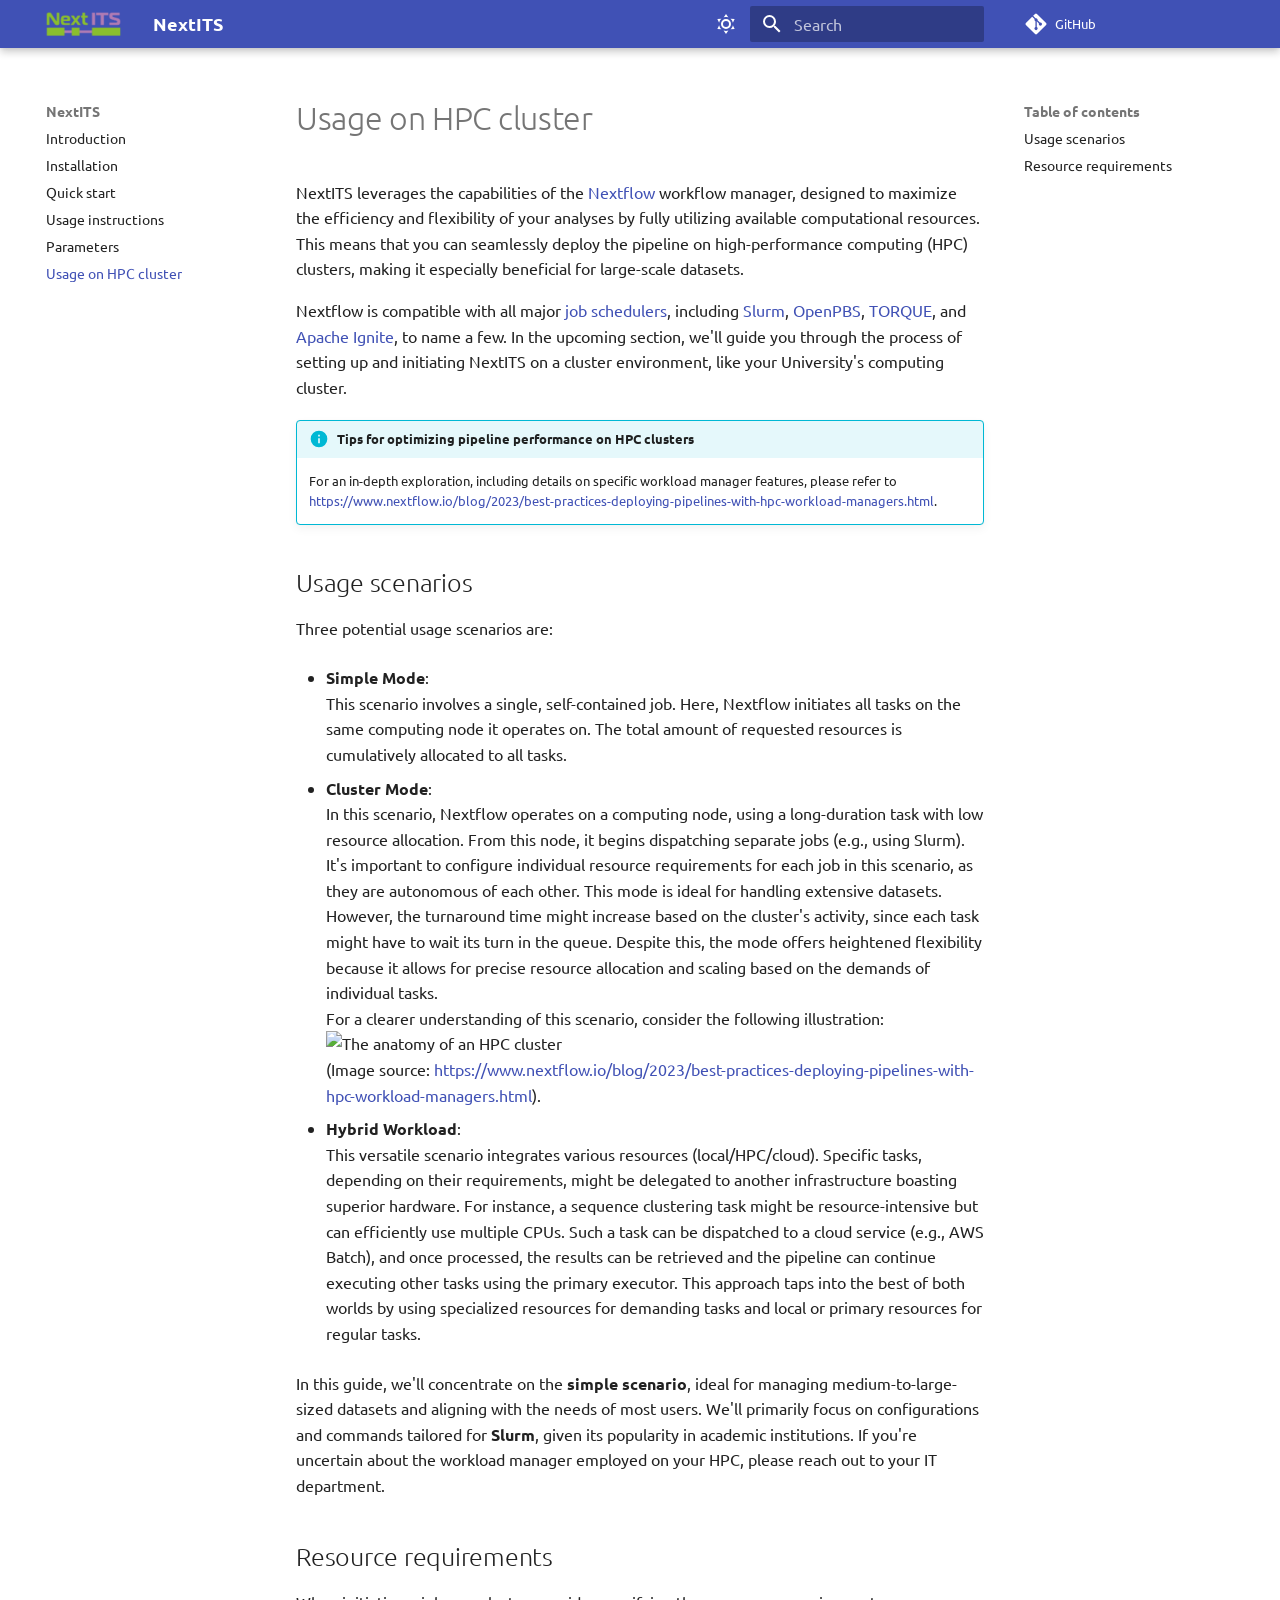
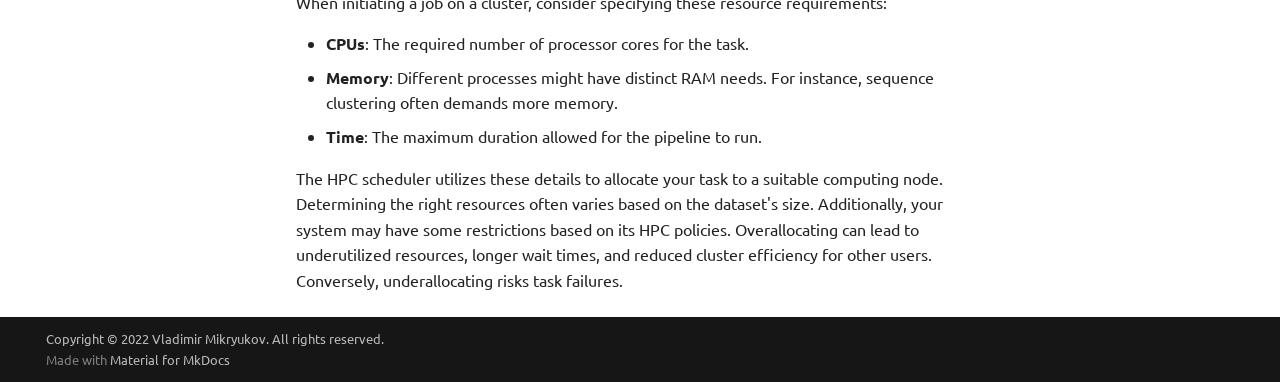
==== commit cd53415a: "Deployed dac56c8 with MkDocs version: 1.6.1" ====
--- a/HPC/index.html
+++ b/HPC/index.html
@@ -20,7 +20,7 @@
       
       
       <link rel="icon" href="../assets/favicon.ico">
-      <meta name="generator" content="mkdocs-1.5.2, mkdocs-material-9.2.3">
+      <meta name="generator" content="mkdocs-1.6.1, mkdocs-material-9.6.9">
     
     
       
@@ -28,10 +28,10 @@
       
     
     
-      <link rel="stylesheet" href="../assets/stylesheets/main.0e669242.min.css">
-      
-        
-        <link rel="stylesheet" href="../assets/stylesheets/palette.85d0ee34.min.css">
+      <link rel="stylesheet" href="../assets/stylesheets/main.4af4bdda.min.css">
+      
+        
+        <link rel="stylesheet" href="../assets/stylesheets/palette.06af60db.min.css">
       
       
 
@@ -50,7 +50,7 @@
       
     
     
-    <script>__md_scope=new URL("..",location),__md_hash=e=>[...e].reduce((e,_)=>(e<<5)-e+_.charCodeAt(0),0),__md_get=(e,_=localStorage,t=__md_scope)=>JSON.parse(_.getItem(t.pathname+"."+e)),__md_set=(e,_,t=localStorage,a=__md_scope)=>{try{t.setItem(a.pathname+"."+e,JSON.stringify(_))}catch(e){}}</script>
+    <script>__md_scope=new URL("..",location),__md_hash=e=>[...e].reduce(((e,_)=>(e<<5)-e+_.charCodeAt(0)),0),__md_get=(e,_=localStorage,t=__md_scope)=>JSON.parse(_.getItem(t.pathname+"."+e)),__md_set=(e,_,t=localStorage,a=__md_scope)=>{try{t.setItem(a.pathname+"."+e,JSON.stringify(_))}catch(e){}}</script>
     
       
 
@@ -69,9 +69,6 @@
     
     <body dir="ltr" data-md-color-scheme="default" data-md-color-primary="indigo" data-md-color-accent="indigo">
   
-    
-    
-      <script>var palette=__md_get("__palette");if(palette&&"object"==typeof palette.color)for(var key of Object.keys(palette.color))document.body.setAttribute("data-md-color-"+key,palette.color[key])</script>
     
     <input class="md-toggle" data-md-toggle="drawer" type="checkbox" id="__drawer" autocomplete="off">
     <input class="md-toggle" data-md-toggle="search" type="checkbox" id="__search" autocomplete="off">
@@ -102,7 +99,7 @@
     </a>
     <label class="md-header__button md-icon" for="__drawer">
       
-      <svg xmlns="http://www.w3.org/2000/svg" viewBox="0 0 24 24"><path d="M3 6h18v2H3V6m0 5h18v2H3v-2m0 5h18v2H3v-2Z"/></svg>
+      <svg xmlns="http://www.w3.org/2000/svg" viewBox="0 0 24 24"><path d="M3 6h18v2H3zm0 5h18v2H3zm0 5h18v2H3z"/></svg>
     </label>
     <div class="md-header__title" data-md-component="header-title">
       <div class="md-header__ellipsis">
@@ -127,20 +124,20 @@
     
     
     
-    <input class="md-option" data-md-color-media="" data-md-color-scheme="default" data-md-color-primary="indigo" data-md-color-accent="indigo"  aria-label="Switch to dark mode"  type="radio" name="__palette" id="__palette_1">
-    
-      <label class="md-header__button md-icon" title="Switch to dark mode" for="__palette_2" hidden>
-        <svg xmlns="http://www.w3.org/2000/svg" viewBox="0 0 24 24"><path d="M12 7a5 5 0 0 1 5 5 5 5 0 0 1-5 5 5 5 0 0 1-5-5 5 5 0 0 1 5-5m0 2a3 3 0 0 0-3 3 3 3 0 0 0 3 3 3 3 0 0 0 3-3 3 3 0 0 0-3-3m0-7 2.39 3.42C13.65 5.15 12.84 5 12 5c-.84 0-1.65.15-2.39.42L12 2M3.34 7l4.16-.35A7.2 7.2 0 0 0 5.94 8.5c-.44.74-.69 1.5-.83 2.29L3.34 7m.02 10 1.76-3.77a7.131 7.131 0 0 0 2.38 4.14L3.36 17M20.65 7l-1.77 3.79a7.023 7.023 0 0 0-2.38-4.15l4.15.36m-.01 10-4.14.36c.59-.51 1.12-1.14 1.54-1.86.42-.73.69-1.5.83-2.29L20.64 17M12 22l-2.41-3.44c.74.27 1.55.44 2.41.44.82 0 1.63-.17 2.37-.44L12 22Z"/></svg>
+    <input class="md-option" data-md-color-media="" data-md-color-scheme="default" data-md-color-primary="indigo" data-md-color-accent="indigo"  aria-label="Switch to dark mode"  type="radio" name="__palette" id="__palette_0">
+    
+      <label class="md-header__button md-icon" title="Switch to dark mode" for="__palette_1" hidden>
+        <svg xmlns="http://www.w3.org/2000/svg" viewBox="0 0 24 24"><path d="M12 7a5 5 0 0 1 5 5 5 5 0 0 1-5 5 5 5 0 0 1-5-5 5 5 0 0 1 5-5m0 2a3 3 0 0 0-3 3 3 3 0 0 0 3 3 3 3 0 0 0 3-3 3 3 0 0 0-3-3m0-7 2.39 3.42C13.65 5.15 12.84 5 12 5s-1.65.15-2.39.42zM3.34 7l4.16-.35A7.2 7.2 0 0 0 5.94 8.5c-.44.74-.69 1.5-.83 2.29zm.02 10 1.76-3.77a7.131 7.131 0 0 0 2.38 4.14zM20.65 7l-1.77 3.79a7.02 7.02 0 0 0-2.38-4.15zm-.01 10-4.14.36c.59-.51 1.12-1.14 1.54-1.86.42-.73.69-1.5.83-2.29zM12 22l-2.41-3.44c.74.27 1.55.44 2.41.44.82 0 1.63-.17 2.37-.44z"/></svg>
       </label>
     
   
     
     
     
-    <input class="md-option" data-md-color-media="" data-md-color-scheme="slate" data-md-color-primary="indigo" data-md-color-accent="indigo"  aria-label="Switch to light mode"  type="radio" name="__palette" id="__palette_2">
-    
-      <label class="md-header__button md-icon" title="Switch to light mode" for="__palette_1" hidden>
-        <svg xmlns="http://www.w3.org/2000/svg" viewBox="0 0 24 24"><path d="m17.75 4.09-2.53 1.94.91 3.06-2.63-1.81-2.63 1.81.91-3.06-2.53-1.94L12.44 4l1.06-3 1.06 3 3.19.09m3.5 6.91-1.64 1.25.59 1.98-1.7-1.17-1.7 1.17.59-1.98L15.75 11l2.06-.05L18.5 9l.69 1.95 2.06.05m-2.28 4.95c.83-.08 1.72 1.1 1.19 1.85-.32.45-.66.87-1.08 1.27C15.17 23 8.84 23 4.94 19.07c-3.91-3.9-3.91-10.24 0-14.14.4-.4.82-.76 1.27-1.08.75-.53 1.93.36 1.85 1.19-.27 2.86.69 5.83 2.89 8.02a9.96 9.96 0 0 0 8.02 2.89m-1.64 2.02a12.08 12.08 0 0 1-7.8-3.47c-2.17-2.19-3.33-5-3.49-7.82-2.81 3.14-2.7 7.96.31 10.98 3.02 3.01 7.84 3.12 10.98.31Z"/></svg>
+    <input class="md-option" data-md-color-media="" data-md-color-scheme="slate" data-md-color-primary="indigo" data-md-color-accent="indigo"  aria-label="Switch to light mode"  type="radio" name="__palette" id="__palette_1">
+    
+      <label class="md-header__button md-icon" title="Switch to light mode" for="__palette_0" hidden>
+        <svg xmlns="http://www.w3.org/2000/svg" viewBox="0 0 24 24"><path d="m17.75 4.09-2.53 1.94.91 3.06-2.63-1.81-2.63 1.81.91-3.06-2.53-1.94L12.44 4l1.06-3 1.06 3zm3.5 6.91-1.64 1.25.59 1.98-1.7-1.17-1.7 1.17.59-1.98L15.75 11l2.06-.05L18.5 9l.69 1.95zm-2.28 4.95c.83-.08 1.72 1.1 1.19 1.85-.32.45-.66.87-1.08 1.27C15.17 23 8.84 23 4.94 19.07c-3.91-3.9-3.91-10.24 0-14.14.4-.4.82-.76 1.27-1.08.75-.53 1.93.36 1.85 1.19-.27 2.86.69 5.83 2.89 8.02a9.96 9.96 0 0 0 8.02 2.89m-1.64 2.02a12.08 12.08 0 0 1-7.8-3.47c-2.17-2.19-3.33-5-3.49-7.82-2.81 3.14-2.7 7.96.31 10.98 3.02 3.01 7.84 3.12 10.98.31"/></svg>
       </label>
     
   
@@ -148,10 +145,13 @@
       
     
     
+      <script>var palette=__md_get("__palette");if(palette&&palette.color){if("(prefers-color-scheme)"===palette.color.media){var media=matchMedia("(prefers-color-scheme: light)"),input=document.querySelector(media.matches?"[data-md-color-media='(prefers-color-scheme: light)']":"[data-md-color-media='(prefers-color-scheme: dark)']");palette.color.media=input.getAttribute("data-md-color-media"),palette.color.scheme=input.getAttribute("data-md-color-scheme"),palette.color.primary=input.getAttribute("data-md-color-primary"),palette.color.accent=input.getAttribute("data-md-color-accent")}for(var[key,value]of Object.entries(palette.color))document.body.setAttribute("data-md-color-"+key,value)}</script>
+    
+    
     
       <label class="md-header__button md-icon" for="__search">
         
-        <svg xmlns="http://www.w3.org/2000/svg" viewBox="0 0 24 24"><path d="M9.5 3A6.5 6.5 0 0 1 16 9.5c0 1.61-.59 3.09-1.56 4.23l.27.27h.79l5 5-1.5 1.5-5-5v-.79l-.27-.27A6.516 6.516 0 0 1 9.5 16 6.5 6.5 0 0 1 3 9.5 6.5 6.5 0 0 1 9.5 3m0 2C7 5 5 7 5 9.5S7 14 9.5 14 14 12 14 9.5 12 5 9.5 5Z"/></svg>
+        <svg xmlns="http://www.w3.org/2000/svg" viewBox="0 0 24 24"><path d="M9.5 3A6.5 6.5 0 0 1 16 9.5c0 1.61-.59 3.09-1.56 4.23l.27.27h.79l5 5-1.5 1.5-5-5v-.79l-.27-.27A6.52 6.52 0 0 1 9.5 16 6.5 6.5 0 0 1 3 9.5 6.5 6.5 0 0 1 9.5 3m0 2C7 5 5 7 5 9.5S7 14 9.5 14 14 12 14 9.5 12 5 9.5 5"/></svg>
       </label>
       <div class="md-search" data-md-component="search" role="dialog">
   <label class="md-search__overlay" for="__search"></label>
@@ -160,21 +160,21 @@
       <input type="text" class="md-search__input" name="query" aria-label="Search" placeholder="Search" autocapitalize="off" autocorrect="off" autocomplete="off" spellcheck="false" data-md-component="search-query" required>
       <label class="md-search__icon md-icon" for="__search">
         
-        <svg xmlns="http://www.w3.org/2000/svg" viewBox="0 0 24 24"><path d="M9.5 3A6.5 6.5 0 0 1 16 9.5c0 1.61-.59 3.09-1.56 4.23l.27.27h.79l5 5-1.5 1.5-5-5v-.79l-.27-.27A6.516 6.516 0 0 1 9.5 16 6.5 6.5 0 0 1 3 9.5 6.5 6.5 0 0 1 9.5 3m0 2C7 5 5 7 5 9.5S7 14 9.5 14 14 12 14 9.5 12 5 9.5 5Z"/></svg>
-        
-        <svg xmlns="http://www.w3.org/2000/svg" viewBox="0 0 24 24"><path d="M20 11v2H8l5.5 5.5-1.42 1.42L4.16 12l7.92-7.92L13.5 5.5 8 11h12Z"/></svg>
+        <svg xmlns="http://www.w3.org/2000/svg" viewBox="0 0 24 24"><path d="M9.5 3A6.5 6.5 0 0 1 16 9.5c0 1.61-.59 3.09-1.56 4.23l.27.27h.79l5 5-1.5 1.5-5-5v-.79l-.27-.27A6.52 6.52 0 0 1 9.5 16 6.5 6.5 0 0 1 3 9.5 6.5 6.5 0 0 1 9.5 3m0 2C7 5 5 7 5 9.5S7 14 9.5 14 14 12 14 9.5 12 5 9.5 5"/></svg>
+        
+        <svg xmlns="http://www.w3.org/2000/svg" viewBox="0 0 24 24"><path d="M20 11v2H8l5.5 5.5-1.42 1.42L4.16 12l7.92-7.92L13.5 5.5 8 11z"/></svg>
       </label>
       <nav class="md-search__options" aria-label="Search">
         
         <button type="reset" class="md-search__icon md-icon" title="Clear" aria-label="Clear" tabindex="-1">
           
-          <svg xmlns="http://www.w3.org/2000/svg" viewBox="0 0 24 24"><path d="M19 6.41 17.59 5 12 10.59 6.41 5 5 6.41 10.59 12 5 17.59 6.41 19 12 13.41 17.59 19 19 17.59 13.41 12 19 6.41Z"/></svg>
+          <svg xmlns="http://www.w3.org/2000/svg" viewBox="0 0 24 24"><path d="M19 6.41 17.59 5 12 10.59 6.41 5 5 6.41 10.59 12 5 17.59 6.41 19 12 13.41 17.59 19 19 17.59 13.41 12z"/></svg>
         </button>
       </nav>
       
     </form>
     <div class="md-search__output">
-      <div class="md-search__scrollwrap" data-md-scrollfix>
+      <div class="md-search__scrollwrap" tabindex="0" data-md-scrollfix>
         <div class="md-search-result" data-md-component="search-result">
           <div class="md-search-result__meta">
             Initializing search
@@ -191,7 +191,7 @@
         <a href="https://github.com/vmikk/NextITS" title="Go to repository" class="md-source" data-md-component="source">
   <div class="md-source__icon md-icon">
     
-    <svg xmlns="http://www.w3.org/2000/svg" viewBox="0 0 448 512"><!--! Font Awesome Free 6.4.2 by @fontawesome - https://fontawesome.com License - https://fontawesome.com/license/free (Icons: CC BY 4.0, Fonts: SIL OFL 1.1, Code: MIT License) Copyright 2023 Fonticons, Inc.--><path d="M439.55 236.05 244 40.45a28.87 28.87 0 0 0-40.81 0l-40.66 40.63 51.52 51.52c27.06-9.14 52.68 16.77 43.39 43.68l49.66 49.66c34.23-11.8 61.18 31 35.47 56.69-26.49 26.49-70.21-2.87-56-37.34L240.22 199v121.85c25.3 12.54 22.26 41.85 9.08 55a34.34 34.34 0 0 1-48.55 0c-17.57-17.6-11.07-46.91 11.25-56v-123c-20.8-8.51-24.6-30.74-18.64-45L142.57 101 8.45 235.14a28.86 28.86 0 0 0 0 40.81l195.61 195.6a28.86 28.86 0 0 0 40.8 0l194.69-194.69a28.86 28.86 0 0 0 0-40.81z"/></svg>
+    <svg xmlns="http://www.w3.org/2000/svg" viewBox="0 0 448 512"><!--! Font Awesome Free 6.7.2 by @fontawesome - https://fontawesome.com License - https://fontawesome.com/license/free (Icons: CC BY 4.0, Fonts: SIL OFL 1.1, Code: MIT License) Copyright 2024 Fonticons, Inc.--><path d="M439.55 236.05 244 40.45a28.87 28.87 0 0 0-40.81 0l-40.66 40.63 51.52 51.52c27.06-9.14 52.68 16.77 43.39 43.68l49.66 49.66c34.23-11.8 61.18 31 35.47 56.69-26.49 26.49-70.21-2.87-56-37.34L240.22 199v121.85c25.3 12.54 22.26 41.85 9.08 55a34.34 34.34 0 0 1-48.55 0c-17.57-17.6-11.07-46.91 11.25-56v-123c-20.8-8.51-24.6-30.74-18.64-45L142.57 101 8.45 235.14a28.86 28.86 0 0 0 0 40.81l195.61 195.6a28.86 28.86 0 0 0 40.8 0l194.69-194.69a28.86 28.86 0 0 0 0-40.81"/></svg>
   </div>
   <div class="md-source__repository">
     GitHub
@@ -236,7 +236,7 @@
       <a href="https://github.com/vmikk/NextITS" title="Go to repository" class="md-source" data-md-component="source">
   <div class="md-source__icon md-icon">
     
-    <svg xmlns="http://www.w3.org/2000/svg" viewBox="0 0 448 512"><!--! Font Awesome Free 6.4.2 by @fontawesome - https://fontawesome.com License - https://fontawesome.com/license/free (Icons: CC BY 4.0, Fonts: SIL OFL 1.1, Code: MIT License) Copyright 2023 Fonticons, Inc.--><path d="M439.55 236.05 244 40.45a28.87 28.87 0 0 0-40.81 0l-40.66 40.63 51.52 51.52c27.06-9.14 52.68 16.77 43.39 43.68l49.66 49.66c34.23-11.8 61.18 31 35.47 56.69-26.49 26.49-70.21-2.87-56-37.34L240.22 199v121.85c25.3 12.54 22.26 41.85 9.08 55a34.34 34.34 0 0 1-48.55 0c-17.57-17.6-11.07-46.91 11.25-56v-123c-20.8-8.51-24.6-30.74-18.64-45L142.57 101 8.45 235.14a28.86 28.86 0 0 0 0 40.81l195.61 195.6a28.86 28.86 0 0 0 40.8 0l194.69-194.69a28.86 28.86 0 0 0 0-40.81z"/></svg>
+    <svg xmlns="http://www.w3.org/2000/svg" viewBox="0 0 448 512"><!--! Font Awesome Free 6.7.2 by @fontawesome - https://fontawesome.com License - https://fontawesome.com/license/free (Icons: CC BY 4.0, Fonts: SIL OFL 1.1, Code: MIT License) Copyright 2024 Fonticons, Inc.--><path d="M439.55 236.05 244 40.45a28.87 28.87 0 0 0-40.81 0l-40.66 40.63 51.52 51.52c27.06-9.14 52.68 16.77 43.39 43.68l49.66 49.66c34.23-11.8 61.18 31 35.47 56.69-26.49 26.49-70.21-2.87-56-37.34L240.22 199v121.85c25.3 12.54 22.26 41.85 9.08 55a34.34 34.34 0 0 1-48.55 0c-17.57-17.6-11.07-46.91 11.25-56v-123c-20.8-8.51-24.6-30.74-18.64-45L142.57 101 8.45 235.14a28.86 28.86 0 0 0 0 40.81l195.61 195.6a28.86 28.86 0 0 0 40.8 0l194.69-194.69a28.86 28.86 0 0 0 0-40.81"/></svg>
   </div>
   <div class="md-source__repository">
     GitHub
@@ -251,12 +251,14 @@
   
   
   
+  
     <li class="md-nav__item">
       <a href=".." class="md-nav__link">
         
   
   <span class="md-ellipsis">
     Introduction
+    
   </span>
   
 
@@ -270,12 +272,14 @@
   
   
   
+  
     <li class="md-nav__item">
       <a href="../installation/" class="md-nav__link">
         
   
   <span class="md-ellipsis">
     Installation
+    
   </span>
   
 
@@ -289,12 +293,14 @@
   
   
   
+  
     <li class="md-nav__item">
       <a href="../quickstart/" class="md-nav__link">
         
   
   <span class="md-ellipsis">
     Quick start
+    
   </span>
   
 
@@ -308,12 +314,14 @@
   
   
   
+  
     <li class="md-nav__item">
       <a href="../usage/" class="md-nav__link">
         
   
   <span class="md-ellipsis">
     Usage instructions
+    
   </span>
   
 
@@ -327,12 +335,14 @@
   
   
   
+  
     <li class="md-nav__item">
       <a href="../parameters/" class="md-nav__link">
         
   
   <span class="md-ellipsis">
     Parameters
+    
   </span>
   
 
@@ -348,6 +358,7 @@
     
   
   
+  
     <li class="md-nav__item md-nav__item--active">
       
       <input class="md-nav__toggle md-toggle" type="checkbox" id="__toc">
@@ -361,6 +372,7 @@
   
   <span class="md-ellipsis">
     Usage on HPC cluster
+    
   </span>
   
 
@@ -372,6 +384,7 @@
   
   <span class="md-ellipsis">
     Usage on HPC cluster
+    
   </span>
   
 
@@ -394,14 +407,18 @@
       
         <li class="md-nav__item">
   <a href="#usage-scenarios" class="md-nav__link">
-    Usage scenarios
+    <span class="md-ellipsis">
+      Usage scenarios
+    </span>
   </a>
   
 </li>
       
         <li class="md-nav__item">
   <a href="#resource-requirements" class="md-nav__link">
-    Resource requirements
+    <span class="md-ellipsis">
+      Resource requirements
+    </span>
   </a>
   
 </li>
@@ -442,14 +459,18 @@
       
         <li class="md-nav__item">
   <a href="#usage-scenarios" class="md-nav__link">
-    Usage scenarios
+    <span class="md-ellipsis">
+      Usage scenarios
+    </span>
   </a>
   
 </li>
       
         <li class="md-nav__item">
   <a href="#resource-requirements" class="md-nav__link">
-    Resource requirements
+    <span class="md-ellipsis">
+      Resource requirements
+    </span>
   </a>
   
 </li>
@@ -467,6 +488,7 @@
               <article class="md-content__inner md-typeset">
                 
                   
+
 
   
   
@@ -543,11 +565,22 @@
 
 
 
+
+
+  
+  
+
+
+
+
+
+
                 
               </article>
             </div>
           
           
+<script>var target=document.getElementById(location.hash.slice(1));target&&target.name&&(target.checked=target.name.startsWith("__tabbed_"))</script>
         </div>
         
       </main>
@@ -579,10 +612,11 @@
       <div class="md-dialog__inner md-typeset"></div>
     </div>
     
-    <script id="__config" type="application/json">{"base": "..", "features": ["content.code.copy"], "search": "../assets/javascripts/workers/search.dfff1995.min.js", "translations": {"clipboard.copied": "Copied to clipboard", "clipboard.copy": "Copy to clipboard", "search.result.more.one": "1 more on this page", "search.result.more.other": "# more on this page", "search.result.none": "No matching documents", "search.result.one": "1 matching document", "search.result.other": "# matching documents", "search.result.placeholder": "Type to start searching", "search.result.term.missing": "Missing", "select.version": "Select version"}}</script>
-    
-    
-      <script src="../assets/javascripts/bundle.78eede0e.min.js"></script>
+    
+    <script id="__config" type="application/json">{"base": "..", "features": ["content.code.copy"], "search": "../assets/javascripts/workers/search.f8cc74c7.min.js", "translations": {"clipboard.copied": "Copied to clipboard", "clipboard.copy": "Copy to clipboard", "search.result.more.one": "1 more on this page", "search.result.more.other": "# more on this page", "search.result.none": "No matching documents", "search.result.one": "1 matching document", "search.result.other": "# matching documents", "search.result.placeholder": "Type to start searching", "search.result.term.missing": "Missing", "select.version": "Select version"}}</script>
+    
+    
+      <script src="../assets/javascripts/bundle.c8b220af.min.js"></script>
       
     
   </body>
--- a/assets/stylesheets/main.4af4bdda.min.css
+++ b/assets/stylesheets/main.4af4bdda.min.css
@@ -0,0 +1 @@
+@charset "UTF-8";html{-webkit-text-size-adjust:none;-moz-text-size-adjust:none;text-size-adjust:none;box-sizing:border-box}*,:after,:before{box-sizing:inherit}@media (prefers-reduced-motion){*,:after,:before{transition:none!important}}body{margin:0}a,button,input,label{-webkit-tap-highlight-color:transparent}a{color:inherit;text-decoration:none}hr{border:0;box-sizing:initial;display:block;height:.05rem;overflow:visible;padding:0}small{font-size:80%}sub,sup{line-height:1em}img{border-style:none}table{border-collapse:initial;border-spacing:0}td,th{font-weight:400;vertical-align:top}button{background:#0000;border:0;font-family:inherit;font-size:inherit;margin:0;padding:0}input{border:0;outline:none}:root{--md-primary-fg-color:#4051b5;--md-primary-fg-color--light:#5d6cc0;--md-primary-fg-color--dark:#303fa1;--md-primary-bg-color:#fff;--md-primary-bg-color--light:#ffffffb3;--md-accent-fg-color:#526cfe;--md-accent-fg-color--transparent:#526cfe1a;--md-accent-bg-color:#fff;--md-accent-bg-color--light:#ffffffb3}[data-md-color-scheme=default]{color-scheme:light}[data-md-color-scheme=default] img[src$="#gh-dark-mode-only"],[data-md-color-scheme=default] img[src$="#only-dark"]{display:none}:root,[data-md-color-scheme=default]{--md-hue:225deg;--md-default-fg-color:#000000de;--md-default-fg-color--light:#0000008a;--md-default-fg-color--lighter:#00000052;--md-default-fg-color--lightest:#00000012;--md-default-bg-color:#fff;--md-default-bg-color--light:#ffffffb3;--md-default-bg-color--lighter:#ffffff4d;--md-default-bg-color--lightest:#ffffff1f;--md-code-fg-color:#36464e;--md-code-bg-color:#f5f5f5;--md-code-hl-color:#4287ff;--md-code-hl-color--light:#4287ff1a;--md-code-hl-number-color:#d52a2a;--md-code-hl-special-color:#db1457;--md-code-hl-function-color:#a846b9;--md-code-hl-constant-color:#6e59d9;--md-code-hl-keyword-color:#3f6ec6;--md-code-hl-string-color:#1c7d4d;--md-code-hl-name-color:var(--md-code-fg-color);--md-code-hl-operator-color:var(--md-default-fg-color--light);--md-code-hl-punctuation-color:var(--md-default-fg-color--light);--md-code-hl-comment-color:var(--md-default-fg-color--light);--md-code-hl-generic-color:var(--md-default-fg-color--light);--md-code-hl-variable-color:var(--md-default-fg-color--light);--md-typeset-color:var(--md-default-fg-color);--md-typeset-a-color:var(--md-primary-fg-color);--md-typeset-del-color:#f5503d26;--md-typeset-ins-color:#0bd57026;--md-typeset-kbd-color:#fafafa;--md-typeset-kbd-accent-color:#fff;--md-typeset-kbd-border-color:#b8b8b8;--md-typeset-mark-color:#ffff0080;--md-typeset-table-color:#0000001f;--md-typeset-table-color--light:rgba(0,0,0,.035);--md-admonition-fg-color:var(--md-default-fg-color);--md-admonition-bg-color:var(--md-default-bg-color);--md-warning-fg-color:#000000de;--md-warning-bg-color:#ff9;--md-footer-fg-color:#fff;--md-footer-fg-color--light:#ffffffb3;--md-footer-fg-color--lighter:#ffffff73;--md-footer-bg-color:#000000de;--md-footer-bg-color--dark:#00000052;--md-shadow-z1:0 0.2rem 0.5rem #0000000d,0 0 0.05rem #0000001a;--md-shadow-z2:0 0.2rem 0.5rem #0000001a,0 0 0.05rem #00000040;--md-shadow-z3:0 0.2rem 0.5rem #0003,0 0 0.05rem #00000059}.md-icon svg{fill:currentcolor;display:block;height:1.2rem;width:1.2rem}body{-webkit-font-smoothing:antialiased;-moz-osx-font-smoothing:grayscale;--md-text-font-family:var(--md-text-font,_),-apple-system,BlinkMacSystemFont,Helvetica,Arial,sans-serif;--md-code-font-family:var(--md-code-font,_),SFMono-Regular,Consolas,Menlo,monospace}aside,body,input{font-feature-settings:"kern","liga";color:var(--md-typeset-color);font-family:var(--md-text-font-family)}code,kbd,pre{font-feature-settings:"kern";font-family:var(--md-code-font-family)}:root{--md-typeset-table-sort-icon:url('data:image/svg+xml;charset=utf-8,<svg xmlns="http://www.w3.org/2000/svg" viewBox="0 0 24 24"><path d="m18 21-4-4h3V7h-3l4-4 4 4h-3v10h3M2 19v-2h10v2M2 13v-2h7v2M2 7V5h4v2z"/></svg>');--md-typeset-table-sort-icon--asc:url('data:image/svg+xml;charset=utf-8,<svg xmlns="http://www.w3.org/2000/svg" viewBox="0 0 24 24"><path d="M19 17h3l-4 4-4-4h3V3h2M2 17h10v2H2M6 5v2H2V5m0 6h7v2H2z"/></svg>');--md-typeset-table-sort-icon--desc:url('data:image/svg+xml;charset=utf-8,<svg xmlns="http://www.w3.org/2000/svg" viewBox="0 0 24 24"><path d="M19 7h3l-4-4-4 4h3v14h2M2 17h10v2H2M6 5v2H2V5m0 6h7v2H2z"/></svg>')}.md-typeset{-webkit-print-color-adjust:exact;color-adjust:exact;font-size:.8rem;line-height:1.6;overflow-wrap:break-word}@media print{.md-typeset{font-size:.68rem}}.md-typeset blockquote,.md-typeset dl,.md-typeset figure,.md-typeset ol,.md-typeset pre,.md-typeset ul{margin-bottom:1em;margin-top:1em}.md-typeset h1{color:var(--md-default-fg-color--light);font-size:2em;line-height:1.3;margin:0 0 1.25em}.md-typeset h1,.md-typeset h2{font-weight:300;letter-spacing:-.01em}.md-typeset h2{font-size:1.5625em;line-height:1.4;margin:1.6em 0 .64em}.md-typeset h3{font-size:1.25em;font-weight:400;letter-spacing:-.01em;line-height:1.5;margin:1.6em 0 .8em}.md-typeset h2+h3{margin-top:.8em}.md-typeset h4{font-weight:700;letter-spacing:-.01em;margin:1em 0}.md-typeset h5,.md-typeset h6{color:var(--md-default-fg-color--light);font-size:.8em;font-weight:700;letter-spacing:-.01em;margin:1.25em 0}.md-typeset h5{text-transform:uppercase}.md-typeset h5 code{text-transform:none}.md-typeset hr{border-bottom:.05rem solid var(--md-default-fg-color--lightest);display:flow-root;margin:1.5em 0}.md-typeset a{color:var(--md-typeset-a-color);word-break:break-word}.md-typeset a,.md-typeset a:before{transition:color 125ms}.md-typeset a:focus,.md-typeset a:hover{color:var(--md-accent-fg-color)}.md-typeset a:focus code,.md-typeset a:hover code{background-color:var(--md-accent-fg-color--transparent)}.md-typeset a code{color:currentcolor;transition:background-color 125ms}.md-typeset a.focus-visible{outline-color:var(--md-accent-fg-color);outline-offset:.2rem}.md-typeset code,.md-typeset kbd,.md-typeset pre{color:var(--md-code-fg-color);direction:ltr;font-variant-ligatures:none}@media print{.md-typeset code,.md-typeset kbd,.md-typeset pre{white-space:pre-wrap}}.md-typeset code{background-color:var(--md-code-bg-color);border-radius:.1rem;-webkit-box-decoration-break:clone;box-decoration-break:clone;font-size:.85em;padding:0 .2941176471em;word-break:break-word}.md-typeset code:not(.focus-visible){-webkit-tap-highlight-color:transparent;outline:none}.md-typeset pre{display:flow-root;line-height:1.4;position:relative}.md-typeset pre>code{-webkit-box-decoration-break:slice;box-decoration-break:slice;box-shadow:none;display:block;margin:0;outline-color:var(--md-accent-fg-color);overflow:auto;padding:.7720588235em 1.1764705882em;scrollbar-color:var(--md-default-fg-color--lighter) #0000;scrollbar-width:thin;touch-action:auto;word-break:normal}.md-typeset pre>code:hover{scrollbar-color:var(--md-accent-fg-color) #0000}.md-typeset pre>code::-webkit-scrollbar{height:.2rem;width:.2rem}.md-typeset pre>code::-webkit-scrollbar-thumb{background-color:var(--md-default-fg-color--lighter)}.md-typeset pre>code::-webkit-scrollbar-thumb:hover{background-color:var(--md-accent-fg-color)}.md-typeset kbd{background-color:var(--md-typeset-kbd-color);border-radius:.1rem;box-shadow:0 .1rem 0 .05rem var(--md-typeset-kbd-border-color),0 .1rem 0 var(--md-typeset-kbd-border-color),0 -.1rem .2rem var(--md-typeset-kbd-accent-color) inset;color:var(--md-default-fg-color);display:inline-block;font-size:.75em;padding:0 .6666666667em;vertical-align:text-top;word-break:break-word}.md-typeset mark{background-color:var(--md-typeset-mark-color);-webkit-box-decoration-break:clone;box-decoration-break:clone;color:inherit;word-break:break-word}.md-typeset abbr{border-bottom:.05rem dotted var(--md-default-fg-color--light);cursor:help;text-decoration:none}.md-typeset small{opacity:.75}[dir=ltr] .md-typeset sub,[dir=ltr] .md-typeset sup{margin-left:.078125em}[dir=rtl] .md-typeset sub,[dir=rtl] .md-typeset sup{margin-right:.078125em}[dir=ltr] .md-typeset blockquote{padding-left:.6rem}[dir=rtl] .md-typeset blockquote{padding-right:.6rem}[dir=ltr] .md-typeset blockquote{border-left:.2rem solid var(--md-default-fg-color--lighter)}[dir=rtl] .md-typeset blockquote{border-right:.2rem solid var(--md-default-fg-color--lighter)}.md-typeset blockquote{color:var(--md-default-fg-color--light);margin-left:0;margin-right:0}.md-typeset ul{list-style-type:disc}.md-typeset ul[type]{list-style-type:revert-layer}[dir=ltr] .md-typeset ol,[dir=ltr] .md-typeset ul{margin-left:.625em}[dir=rtl] .md-typeset ol,[dir=rtl] .md-typeset ul{margin-right:.625em}.md-typeset ol,.md-typeset ul{padding:0}.md-typeset ol:not([hidden]),.md-typeset ul:not([hidden]){display:flow-root}.md-typeset ol ol,.md-typeset ul ol{list-style-type:lower-alpha}.md-typeset ol ol ol,.md-typeset ul ol ol{list-style-type:lower-roman}.md-typeset ol ol ol ol,.md-typeset ul ol ol ol{list-style-type:upper-alpha}.md-typeset ol ol ol ol ol,.md-typeset ul ol ol ol ol{list-style-type:upper-roman}.md-typeset ol[type],.md-typeset ul[type]{list-style-type:revert-layer}[dir=ltr] .md-typeset ol li,[dir=ltr] .md-typeset ul li{margin-left:1.25em}[dir=rtl] .md-typeset ol li,[dir=rtl] .md-typeset ul li{margin-right:1.25em}.md-typeset ol li,.md-typeset ul li{margin-bottom:.5em}.md-typeset ol li blockquote,.md-typeset ol li p,.md-typeset ul li blockquote,.md-typeset ul li p{margin:.5em 0}.md-typeset ol li:last-child,.md-typeset ul li:last-child{margin-bottom:0}[dir=ltr] .md-typeset ol li ol,[dir=ltr] .md-typeset ol li ul,[dir=ltr] .md-typeset ul li ol,[dir=ltr] .md-typeset ul li ul{margin-left:.625em}[dir=rtl] .md-typeset ol li ol,[dir=rtl] .md-typeset ol li ul,[dir=rtl] .md-typeset ul li ol,[dir=rtl] .md-typeset ul li ul{margin-right:.625em}.md-typeset ol li ol,.md-typeset ol li ul,.md-typeset ul li ol,.md-typeset ul li ul{margin-bottom:.5em;margin-top:.5em}[dir=ltr] .md-typeset dd{margin-left:1.875em}[dir=rtl] .md-typeset dd{margin-right:1.875em}.md-typeset dd{margin-bottom:1.5em;margin-top:1em}.md-typeset img,.md-typeset svg,.md-typeset video{height:auto;max-width:100%}.md-typeset img[align=left]{margin:1em 1em 1em 0}.md-typeset img[align=right]{margin:1em 0 1em 1em}.md-typeset img[align]:only-child{margin-top:0}.md-typeset figure{display:flow-root;margin:1em auto;max-width:100%;text-align:center;width:-moz-fit-content;width:fit-content}.md-typeset figure img{display:block;margin:0 auto}.md-typeset figcaption{font-style:italic;margin:1em auto;max-width:24rem}.md-typeset iframe{max-width:100%}.md-typeset table:not([class]){background-color:var(--md-default-bg-color);border:.05rem solid var(--md-typeset-table-color);border-radius:.1rem;display:inline-block;font-size:.64rem;max-width:100%;overflow:auto;touch-action:auto}@media print{.md-typeset table:not([class]){display:table}}.md-typeset table:not([class])+*{margin-top:1.5em}.md-typeset table:not([class]) td>:first-child,.md-typeset table:not([class]) th>:first-child{margin-top:0}.md-typeset table:not([class]) td>:last-child,.md-typeset table:not([class]) th>:last-child{margin-bottom:0}.md-typeset table:not([class]) td:not([align]),.md-typeset table:not([class]) th:not([align]){text-align:left}[dir=rtl] .md-typeset table:not([class]) td:not([align]),[dir=rtl] .md-typeset table:not([class]) th:not([align]){text-align:right}.md-typeset table:not([class]) th{font-weight:700;min-width:5rem;padding:.9375em 1.25em;vertical-align:top}.md-typeset table:not([class]) td{border-top:.05rem solid var(--md-typeset-table-color);padding:.9375em 1.25em;vertical-align:top}.md-typeset table:not([class]) tbody tr{transition:background-color 125ms}.md-typeset table:not([class]) tbody tr:hover{background-color:var(--md-typeset-table-color--light);box-shadow:0 .05rem 0 var(--md-default-bg-color) inset}.md-typeset table:not([class]) a{word-break:normal}.md-typeset table th[role=columnheader]{cursor:pointer}[dir=ltr] .md-typeset table th[role=columnheader]:after{margin-left:.5em}[dir=rtl] .md-typeset table th[role=columnheader]:after{margin-right:.5em}.md-typeset table th[role=columnheader]:after{content:"";display:inline-block;height:1.2em;-webkit-mask-image:var(--md-typeset-table-sort-icon);mask-image:var(--md-typeset-table-sort-icon);-webkit-mask-repeat:no-repeat;mask-repeat:no-repeat;-webkit-mask-size:contain;mask-size:contain;transition:background-color 125ms;vertical-align:text-bottom;width:1.2em}.md-typeset table th[role=columnheader]:hover:after{background-color:var(--md-default-fg-color--lighter)}.md-typeset table th[role=columnheader][aria-sort=ascending]:after{background-color:var(--md-default-fg-color--light);-webkit-mask-image:var(--md-typeset-table-sort-icon--asc);mask-image:var(--md-typeset-table-sort-icon--asc)}.md-typeset table th[role=columnheader][aria-sort=descending]:after{background-color:var(--md-default-fg-color--light);-webkit-mask-image:var(--md-typeset-table-sort-icon--desc);mask-image:var(--md-typeset-table-sort-icon--desc)}.md-typeset__scrollwrap{margin:1em -.8rem;overflow-x:auto;touch-action:auto}.md-typeset__table{display:inline-block;margin-bottom:.5em;padding:0 .8rem}@media print{.md-typeset__table{display:block}}html .md-typeset__table table{display:table;margin:0;overflow:hidden;width:100%}@media screen and (max-width:44.984375em){.md-content__inner>pre{margin:1em -.8rem}.md-content__inner>pre code{border-radius:0}}.md-typeset .md-author{border-radius:100%;display:block;flex-shrink:0;height:1.6rem;overflow:hidden;position:relative;transition:color 125ms,transform 125ms;width:1.6rem}.md-typeset .md-author img{display:block}.md-typeset .md-author--more{background:var(--md-default-fg-color--lightest);color:var(--md-default-fg-color--lighter);font-size:.6rem;font-weight:700;line-height:1.6rem;text-align:center}.md-typeset .md-author--long{height:2.4rem;width:2.4rem}.md-typeset a.md-author{transform:scale(1)}.md-typeset a.md-author img{border-radius:100%;filter:grayscale(100%) opacity(75%);transition:filter 125ms}.md-typeset a.md-author:focus,.md-typeset a.md-author:hover{transform:scale(1.1);z-index:1}.md-typeset a.md-author:focus img,.md-typeset a.md-author:hover img{filter:grayscale(0)}.md-banner{background-color:var(--md-footer-bg-color);color:var(--md-footer-fg-color);overflow:auto}@media print{.md-banner{display:none}}.md-banner--warning{background-color:var(--md-warning-bg-color);color:var(--md-warning-fg-color)}.md-banner__inner{font-size:.7rem;margin:.6rem auto;padding:0 .8rem}[dir=ltr] .md-banner__button{float:right}[dir=rtl] .md-banner__button{float:left}.md-banner__button{color:inherit;cursor:pointer;transition:opacity .25s}.no-js .md-banner__button{display:none}.md-banner__button:hover{opacity:.7}html{font-size:125%;height:100%;overflow-x:hidden}@media screen and (min-width:100em){html{font-size:137.5%}}@media screen and (min-width:125em){html{font-size:150%}}body{background-color:var(--md-default-bg-color);display:flex;flex-direction:column;font-size:.5rem;min-height:100%;position:relative;width:100%}@media print{body{display:block}}@media screen and (max-width:59.984375em){body[data-md-scrolllock]{position:fixed}}.md-grid{margin-left:auto;margin-right:auto;max-width:61rem}.md-container{display:flex;flex-direction:column;flex-grow:1}@media print{.md-container{display:block}}.md-main{flex-grow:1}.md-main__inner{display:flex;height:100%;margin-top:1.5rem}.md-ellipsis{overflow:hidden;text-overflow:ellipsis}.md-toggle{display:none}.md-option{height:0;opacity:0;position:absolute;width:0}.md-option:checked+label:not([hidden]){display:block}.md-option.focus-visible+label{outline-color:var(--md-accent-fg-color);outline-style:auto}.md-skip{background-color:var(--md-default-fg-color);border-radius:.1rem;color:var(--md-default-bg-color);font-size:.64rem;margin:.5rem;opacity:0;outline-color:var(--md-accent-fg-color);padding:.3rem .5rem;position:fixed;transform:translateY(.4rem);z-index:-1}.md-skip:focus{opacity:1;transform:translateY(0);transition:transform .25s cubic-bezier(.4,0,.2,1),opacity 175ms 75ms;z-index:10}@page{margin:25mm}:root{--md-clipboard-icon:url('data:image/svg+xml;charset=utf-8,<svg xmlns="http://www.w3.org/2000/svg" viewBox="0 0 24 24"><path d="M19 21H8V7h11m0-2H8a2 2 0 0 0-2 2v14a2 2 0 0 0 2 2h11a2 2 0 0 0 2-2V7a2 2 0 0 0-2-2m-3-4H4a2 2 0 0 0-2 2v14h2V3h12z"/></svg>')}.md-clipboard{border-radius:.1rem;color:var(--md-default-fg-color--lightest);cursor:pointer;height:1.5em;outline-color:var(--md-accent-fg-color);outline-offset:.1rem;position:absolute;right:.5em;top:.5em;transition:color .25s;width:1.5em;z-index:1}@media print{.md-clipboard{display:none}}.md-clipboard:not(.focus-visible){-webkit-tap-highlight-color:transparent;outline:none}:hover>.md-clipboard{color:var(--md-default-fg-color--light)}.md-clipboard:focus,.md-clipboard:hover{color:var(--md-accent-fg-color)}.md-clipboard:after{background-color:currentcolor;content:"";display:block;height:1.125em;margin:0 auto;-webkit-mask-image:var(--md-clipboard-icon);mask-image:var(--md-clipboard-icon);-webkit-mask-position:center;mask-position:center;-webkit-mask-repeat:no-repeat;mask-repeat:no-repeat;-webkit-mask-size:contain;mask-size:contain;width:1.125em}.md-clipboard--inline{cursor:pointer}.md-clipboard--inline code{transition:color .25s,background-color .25s}.md-clipboard--inline:focus code,.md-clipboard--inline:hover code{background-color:var(--md-accent-fg-color--transparent);color:var(--md-accent-fg-color)}.md-typeset .md-code__content{display:grid}@keyframes consent{0%{opacity:0;transform:translateY(100%)}to{opacity:1;transform:translateY(0)}}@keyframes overlay{0%{opacity:0}to{opacity:1}}.md-consent__overlay{animation:overlay .25s both;-webkit-backdrop-filter:blur(.1rem);backdrop-filter:blur(.1rem);background-color:#0000008a;height:100%;opacity:1;position:fixed;top:0;width:100%;z-index:5}.md-consent__inner{animation:consent .5s cubic-bezier(.1,.7,.1,1) both;background-color:var(--md-default-bg-color);border:0;border-radius:.1rem;bottom:0;box-shadow:0 0 .2rem #0000001a,0 .2rem .4rem #0003;max-height:100%;overflow:auto;padding:0;position:fixed;width:100%;z-index:5}.md-consent__form{padding:.8rem}.md-consent__settings{display:none;margin:1em 0}input:checked+.md-consent__settings{display:block}.md-consent__controls{margin-bottom:.8rem}.md-typeset .md-consent__controls .md-button{display:inline}@media screen and (max-width:44.984375em){.md-typeset .md-consent__controls .md-button{display:block;margin-top:.4rem;text-align:center;width:100%}}.md-consent label{cursor:pointer}.md-content{flex-grow:1;min-width:0}.md-content__inner{margin:0 .8rem 1.2rem;padding-top:.6rem}@media screen and (min-width:76.25em){[dir=ltr] .md-sidebar--primary:not([hidden])~.md-content>.md-content__inner{margin-left:1.2rem}[dir=ltr] .md-sidebar--secondary:not([hidden])~.md-content>.md-content__inner,[dir=rtl] .md-sidebar--primary:not([hidden])~.md-content>.md-content__inner{margin-right:1.2rem}[dir=rtl] .md-sidebar--secondary:not([hidden])~.md-content>.md-content__inner{margin-left:1.2rem}}.md-content__inner:before{content:"";display:block;height:.4rem}.md-content__inner>:last-child{margin-bottom:0}[dir=ltr] .md-content__button{float:right}[dir=rtl] .md-content__button{float:left}[dir=ltr] .md-content__button{margin-left:.4rem}[dir=rtl] .md-content__button{margin-right:.4rem}.md-content__button{margin:.4rem 0;padding:0}@media print{.md-content__button{display:none}}.md-typeset .md-content__button{color:var(--md-default-fg-color--lighter)}.md-content__button svg{display:inline;vertical-align:top}[dir=rtl] .md-content__button svg{transform:scaleX(-1)}[dir=ltr] .md-dialog{right:.8rem}[dir=rtl] .md-dialog{left:.8rem}.md-dialog{background-color:var(--md-default-fg-color);border-radius:.1rem;bottom:.8rem;box-shadow:var(--md-shadow-z3);min-width:11.1rem;opacity:0;padding:.4rem .6rem;pointer-events:none;position:fixed;transform:translateY(100%);transition:transform 0ms .4s,opacity .4s;z-index:4}@media print{.md-dialog{display:none}}.md-dialog--active{opacity:1;pointer-events:auto;transform:translateY(0);transition:transform .4s cubic-bezier(.075,.85,.175,1),opacity .4s}.md-dialog__inner{color:var(--md-default-bg-color);font-size:.7rem}.md-feedback{margin:2em 0 1em;text-align:center}.md-feedback fieldset{border:none;margin:0;padding:0}.md-feedback__title{font-weight:700;margin:1em auto}.md-feedback__inner{position:relative}.md-feedback__list{display:flex;flex-wrap:wrap;place-content:baseline center;position:relative}.md-feedback__list:hover .md-icon:not(:disabled){color:var(--md-default-fg-color--lighter)}:disabled .md-feedback__list{min-height:1.8rem}.md-feedback__icon{color:var(--md-default-fg-color--light);cursor:pointer;flex-shrink:0;margin:0 .1rem;transition:color 125ms}.md-feedback__icon:not(:disabled).md-icon:hover{color:var(--md-accent-fg-color)}.md-feedback__icon:disabled{color:var(--md-default-fg-color--lightest);pointer-events:none}.md-feedback__note{opacity:0;position:relative;transform:translateY(.4rem);transition:transform .4s cubic-bezier(.1,.7,.1,1),opacity .15s}.md-feedback__note>*{margin:0 auto;max-width:16rem}:disabled .md-feedback__note{opacity:1;transform:translateY(0)}@media print{.md-feedback{display:none}}.md-footer{background-color:var(--md-footer-bg-color);color:var(--md-footer-fg-color)}@media print{.md-footer{display:none}}.md-footer__inner{justify-content:space-between;overflow:auto;padding:.2rem}.md-footer__inner:not([hidden]){display:flex}.md-footer__link{align-items:end;display:flex;flex-grow:0.01;margin-bottom:.4rem;margin-top:1rem;max-width:100%;outline-color:var(--md-accent-fg-color);overflow:hidden;transition:opacity .25s}.md-footer__link:focus,.md-footer__link:hover{opacity:.7}[dir=rtl] .md-footer__link svg{transform:scaleX(-1)}@media screen and (max-width:44.984375em){.md-footer__link--prev{flex-shrink:0}.md-footer__link--prev .md-footer__title{display:none}}[dir=ltr] .md-footer__link--next{margin-left:auto}[dir=rtl] .md-footer__link--next{margin-right:auto}.md-footer__link--next{text-align:right}[dir=rtl] .md-footer__link--next{text-align:left}.md-footer__title{flex-grow:1;font-size:.9rem;margin-bottom:.7rem;max-width:calc(100% - 2.4rem);padding:0 1rem;white-space:nowrap}.md-footer__button{margin:.2rem;padding:.4rem}.md-footer__direction{font-size:.64rem;opacity:.7}.md-footer-meta{background-color:var(--md-footer-bg-color--dark)}.md-footer-meta__inner{display:flex;flex-wrap:wrap;justify-content:space-between;padding:.2rem}html .md-footer-meta.md-typeset a{color:var(--md-footer-fg-color--light)}html .md-footer-meta.md-typeset a:focus,html .md-footer-meta.md-typeset a:hover{color:var(--md-footer-fg-color)}.md-copyright{color:var(--md-footer-fg-color--lighter);font-size:.64rem;margin:auto .6rem;padding:.4rem 0;width:100%}@media screen and (min-width:45em){.md-copyright{width:auto}}.md-copyright__highlight{color:var(--md-footer-fg-color--light)}.md-social{display:inline-flex;gap:.2rem;margin:0 .4rem;padding:.2rem 0 .6rem}@media screen and (min-width:45em){.md-social{padding:.6rem 0}}.md-social__link{display:inline-block;height:1.6rem;text-align:center;width:1.6rem}.md-social__link:before{line-height:1.9}.md-social__link svg{fill:currentcolor;max-height:.8rem;vertical-align:-25%}.md-typeset .md-button{border:.1rem solid;border-radius:.1rem;color:var(--md-primary-fg-color);cursor:pointer;display:inline-block;font-weight:700;padding:.625em 2em;transition:color 125ms,background-color 125ms,border-color 125ms}.md-typeset .md-button--primary{background-color:var(--md-primary-fg-color);border-color:var(--md-primary-fg-color);color:var(--md-primary-bg-color)}.md-typeset .md-button:focus,.md-typeset .md-button:hover{background-color:var(--md-accent-fg-color);border-color:var(--md-accent-fg-color);color:var(--md-accent-bg-color)}[dir=ltr] .md-typeset .md-input{border-top-left-radius:.1rem}[dir=ltr] .md-typeset .md-input,[dir=rtl] .md-typeset .md-input{border-top-right-radius:.1rem}[dir=rtl] .md-typeset .md-input{border-top-left-radius:.1rem}.md-typeset .md-input{border-bottom:.1rem solid var(--md-default-fg-color--lighter);box-shadow:var(--md-shadow-z1);font-size:.8rem;height:1.8rem;padding:0 .6rem;transition:border .25s,box-shadow .25s}.md-typeset .md-input:focus,.md-typeset .md-input:hover{border-bottom-color:var(--md-accent-fg-color);box-shadow:var(--md-shadow-z2)}.md-typeset .md-input--stretch{width:100%}.md-header{background-color:var(--md-primary-fg-color);box-shadow:0 0 .2rem #0000,0 .2rem .4rem #0000;color:var(--md-primary-bg-color);display:block;left:0;position:sticky;right:0;top:0;z-index:4}@media print{.md-header{display:none}}.md-header[hidden]{transform:translateY(-100%);transition:transform .25s cubic-bezier(.8,0,.6,1),box-shadow .25s}.md-header--shadow{box-shadow:0 0 .2rem #0000001a,0 .2rem .4rem #0003;transition:transform .25s cubic-bezier(.1,.7,.1,1),box-shadow .25s}.md-header__inner{align-items:center;display:flex;padding:0 .2rem}.md-header__button{color:currentcolor;cursor:pointer;margin:.2rem;outline-color:var(--md-accent-fg-color);padding:.4rem;position:relative;transition:opacity .25s;vertical-align:middle;z-index:1}.md-header__button:hover{opacity:.7}.md-header__button:not([hidden]){display:inline-block}.md-header__button:not(.focus-visible){-webkit-tap-highlight-color:transparent;outline:none}.md-header__button.md-logo{margin:.2rem;padding:.4rem}@media screen and (max-width:76.234375em){.md-header__button.md-logo{display:none}}.md-header__button.md-logo img,.md-header__button.md-logo svg{fill:currentcolor;display:block;height:1.2rem;width:auto}@media screen and (min-width:60em){.md-header__button[for=__search]{display:none}}.no-js .md-header__button[for=__search]{display:none}[dir=rtl] .md-header__button[for=__search] svg{transform:scaleX(-1)}@media screen and (min-width:76.25em){.md-header__button[for=__drawer]{display:none}}.md-header__topic{display:flex;max-width:100%;position:absolute;transition:transform .4s cubic-bezier(.1,.7,.1,1),opacity .15s;white-space:nowrap}.md-header__topic+.md-header__topic{opacity:0;pointer-events:none;transform:translateX(1.25rem);transition:transform .4s cubic-bezier(1,.7,.1,.1),opacity .15s;z-index:-1}[dir=rtl] .md-header__topic+.md-header__topic{transform:translateX(-1.25rem)}.md-header__topic:first-child{font-weight:700}[dir=ltr] .md-header__title{margin-left:1rem;margin-right:.4rem}[dir=rtl] .md-header__title{margin-left:.4rem;margin-right:1rem}.md-header__title{flex-grow:1;font-size:.9rem;height:2.4rem;line-height:2.4rem}.md-header__title--active .md-header__topic{opacity:0;pointer-events:none;transform:translateX(-1.25rem);transition:transform .4s cubic-bezier(1,.7,.1,.1),opacity .15s;z-index:-1}[dir=rtl] .md-header__title--active .md-header__topic{transform:translateX(1.25rem)}.md-header__title--active .md-header__topic+.md-header__topic{opacity:1;pointer-events:auto;transform:translateX(0);transition:transform .4s cubic-bezier(.1,.7,.1,1),opacity .15s;z-index:0}.md-header__title>.md-header__ellipsis{height:100%;position:relative;width:100%}.md-header__option{display:flex;flex-shrink:0;max-width:100%;transition:max-width 0ms .25s,opacity .25s .25s;white-space:nowrap}[data-md-toggle=search]:checked~.md-header .md-header__option{max-width:0;opacity:0;transition:max-width 0ms,opacity 0ms}.md-header__option>input{bottom:0}.md-header__source{display:none}@media screen and (min-width:60em){[dir=ltr] .md-header__source{margin-left:1rem}[dir=rtl] .md-header__source{margin-right:1rem}.md-header__source{display:block;max-width:11.7rem;width:11.7rem}}@media screen and (min-width:76.25em){[dir=ltr] .md-header__source{margin-left:1.4rem}[dir=rtl] .md-header__source{margin-right:1.4rem}}.md-meta{color:var(--md-default-fg-color--light);font-size:.7rem;line-height:1.3}.md-meta__list{display:inline-flex;flex-wrap:wrap;list-style:none;margin:0;padding:0}.md-meta__item:not(:last-child):after{content:"·";margin-left:.2rem;margin-right:.2rem}.md-meta__link{color:var(--md-typeset-a-color)}.md-meta__link:focus,.md-meta__link:hover{color:var(--md-accent-fg-color)}.md-draft{background-color:#ff1744;border-radius:.125em;color:#fff;display:inline-block;font-weight:700;padding-left:.5714285714em;padding-right:.5714285714em}:root{--md-nav-icon--prev:url('data:image/svg+xml;charset=utf-8,<svg xmlns="http://www.w3.org/2000/svg" viewBox="0 0 24 24"><path d="M20 11v2H8l5.5 5.5-1.42 1.42L4.16 12l7.92-7.92L13.5 5.5 8 11z"/></svg>');--md-nav-icon--next:url('data:image/svg+xml;charset=utf-8,<svg xmlns="http://www.w3.org/2000/svg" viewBox="0 0 24 24"><path d="M8.59 16.58 13.17 12 8.59 7.41 10 6l6 6-6 6z"/></svg>');--md-toc-icon:url('data:image/svg+xml;charset=utf-8,<svg xmlns="http://www.w3.org/2000/svg" viewBox="0 0 24 24"><path d="M3 9h14V7H3zm0 4h14v-2H3zm0 4h14v-2H3zm16 0h2v-2h-2zm0-10v2h2V7zm0 6h2v-2h-2z"/></svg>')}.md-nav{font-size:.7rem;line-height:1.3}.md-nav__title{color:var(--md-default-fg-color--light);display:block;font-weight:700;overflow:hidden;padding:0 .6rem;text-overflow:ellipsis}.md-nav__title .md-nav__button{display:none}.md-nav__title .md-nav__button img{height:100%;width:auto}.md-nav__title .md-nav__button.md-logo img,.md-nav__title .md-nav__button.md-logo svg{fill:currentcolor;display:block;height:2.4rem;max-width:100%;object-fit:contain;width:auto}.md-nav__list{list-style:none;margin:0;padding:0}.md-nav__link{align-items:flex-start;display:flex;gap:.4rem;margin-top:.625em;scroll-snap-align:start;transition:color 125ms}.md-nav__link--passed{color:var(--md-default-fg-color--light)}.md-nav__item .md-nav__link--active,.md-nav__item .md-nav__link--active code{color:var(--md-typeset-a-color)}.md-nav__link .md-ellipsis{position:relative}[dir=ltr] .md-nav__link .md-icon:last-child{margin-left:auto}[dir=rtl] .md-nav__link .md-icon:last-child{margin-right:auto}.md-nav__link svg{fill:currentcolor;flex-shrink:0;height:1.3em;position:relative}.md-nav__link[for]:focus,.md-nav__link[for]:hover,.md-nav__link[href]:focus,.md-nav__link[href]:hover{color:var(--md-accent-fg-color);cursor:pointer}.md-nav__link.focus-visible{outline-color:var(--md-accent-fg-color);outline-offset:.2rem}.md-nav--primary .md-nav__link[for=__toc]{display:none}.md-nav--primary .md-nav__link[for=__toc] .md-icon:after{background-color:currentcolor;display:block;height:100%;-webkit-mask-image:var(--md-toc-icon);mask-image:var(--md-toc-icon);width:100%}.md-nav--primary .md-nav__link[for=__toc]~.md-nav{display:none}.md-nav__container>.md-nav__link{margin-top:0}.md-nav__container>.md-nav__link:first-child{flex-grow:1;min-width:0}.md-nav__icon{flex-shrink:0}.md-nav__source{display:none}@media screen and (max-width:76.234375em){.md-nav--primary,.md-nav--primary .md-nav{background-color:var(--md-default-bg-color);display:flex;flex-direction:column;height:100%;left:0;position:absolute;right:0;top:0;z-index:1}.md-nav--primary .md-nav__item,.md-nav--primary .md-nav__title{font-size:.8rem;line-height:1.5}.md-nav--primary .md-nav__title{background-color:var(--md-default-fg-color--lightest);color:var(--md-default-fg-color--light);cursor:pointer;height:5.6rem;line-height:2.4rem;padding:3rem .8rem .2rem;position:relative;white-space:nowrap}[dir=ltr] .md-nav--primary .md-nav__title .md-nav__icon{left:.4rem}[dir=rtl] .md-nav--primary .md-nav__title .md-nav__icon{right:.4rem}.md-nav--primary .md-nav__title .md-nav__icon{display:block;height:1.2rem;margin:.2rem;position:absolute;top:.4rem;width:1.2rem}.md-nav--primary .md-nav__title .md-nav__icon:after{background-color:currentcolor;content:"";display:block;height:100%;-webkit-mask-image:var(--md-nav-icon--prev);mask-image:var(--md-nav-icon--prev);-webkit-mask-position:center;mask-position:center;-webkit-mask-repeat:no-repeat;mask-repeat:no-repeat;-webkit-mask-size:contain;mask-size:contain;width:100%}.md-nav--primary .md-nav__title~.md-nav__list{background-color:var(--md-default-bg-color);box-shadow:0 .05rem 0 var(--md-default-fg-color--lightest) inset;overflow-y:auto;scroll-snap-type:y mandatory;touch-action:pan-y}.md-nav--primary .md-nav__title~.md-nav__list>:first-child{border-top:0}.md-nav--primary .md-nav__title[for=__drawer]{background-color:var(--md-primary-fg-color);color:var(--md-primary-bg-color);font-weight:700}.md-nav--primary .md-nav__title .md-logo{display:block;left:.2rem;margin:.2rem;padding:.4rem;position:absolute;right:.2rem;top:.2rem}.md-nav--primary .md-nav__list{flex:1}.md-nav--primary .md-nav__item{border-top:.05rem solid var(--md-default-fg-color--lightest)}.md-nav--primary .md-nav__item--active>.md-nav__link{color:var(--md-typeset-a-color)}.md-nav--primary .md-nav__item--active>.md-nav__link:focus,.md-nav--primary .md-nav__item--active>.md-nav__link:hover{color:var(--md-accent-fg-color)}.md-nav--primary .md-nav__link{margin-top:0;padding:.6rem .8rem}.md-nav--primary .md-nav__link svg{margin-top:.1em}.md-nav--primary .md-nav__link>.md-nav__link{padding:0}[dir=ltr] .md-nav--primary .md-nav__link .md-nav__icon{margin-right:-.2rem}[dir=rtl] .md-nav--primary .md-nav__link .md-nav__icon{margin-left:-.2rem}.md-nav--primary .md-nav__link .md-nav__icon{font-size:1.2rem;height:1.2rem;width:1.2rem}.md-nav--primary .md-nav__link .md-nav__icon:after{background-color:currentcolor;content:"";display:block;height:100%;-webkit-mask-image:var(--md-nav-icon--next);mask-image:var(--md-nav-icon--next);-webkit-mask-position:center;mask-position:center;-webkit-mask-repeat:no-repeat;mask-repeat:no-repeat;-webkit-mask-size:contain;mask-size:contain;width:100%}[dir=rtl] .md-nav--primary .md-nav__icon:after{transform:scale(-1)}.md-nav--primary .md-nav--secondary .md-nav{background-color:initial;position:static}[dir=ltr] .md-nav--primary .md-nav--secondary .md-nav .md-nav__link{padding-left:1.4rem}[dir=rtl] .md-nav--primary .md-nav--secondary .md-nav .md-nav__link{padding-right:1.4rem}[dir=ltr] .md-nav--primary .md-nav--secondary .md-nav .md-nav .md-nav__link{padding-left:2rem}[dir=rtl] .md-nav--primary .md-nav--secondary .md-nav .md-nav .md-nav__link{padding-right:2rem}[dir=ltr] .md-nav--primary .md-nav--secondary .md-nav .md-nav .md-nav .md-nav__link{padding-left:2.6rem}[dir=rtl] .md-nav--primary .md-nav--secondary .md-nav .md-nav .md-nav .md-nav__link{padding-right:2.6rem}[dir=ltr] .md-nav--primary .md-nav--secondary .md-nav .md-nav .md-nav .md-nav .md-nav__link{padding-left:3.2rem}[dir=rtl] .md-nav--primary .md-nav--secondary .md-nav .md-nav .md-nav .md-nav .md-nav__link{padding-right:3.2rem}.md-nav--secondary{background-color:initial}.md-nav__toggle~.md-nav{display:flex;opacity:0;transform:translateX(100%);transition:transform .25s cubic-bezier(.8,0,.6,1),opacity 125ms 50ms}[dir=rtl] .md-nav__toggle~.md-nav{transform:translateX(-100%)}.md-nav__toggle:checked~.md-nav{opacity:1;transform:translateX(0);transition:transform .25s cubic-bezier(.4,0,.2,1),opacity 125ms 125ms}.md-nav__toggle:checked~.md-nav>.md-nav__list{-webkit-backface-visibility:hidden;backface-visibility:hidden}}@media screen and (max-width:59.984375em){.md-nav--primary .md-nav__link[for=__toc]{display:flex}.md-nav--primary .md-nav__link[for=__toc] .md-icon:after{content:""}.md-nav--primary .md-nav__link[for=__toc]+.md-nav__link{display:none}.md-nav--primary .md-nav__link[for=__toc]~.md-nav{display:flex}.md-nav__source{background-color:var(--md-primary-fg-color--dark);color:var(--md-primary-bg-color);display:block;padding:0 .2rem}}@media screen and (min-width:60em) and (max-width:76.234375em){.md-nav--integrated .md-nav__link[for=__toc]{display:flex}.md-nav--integrated .md-nav__link[for=__toc] .md-icon:after{content:""}.md-nav--integrated .md-nav__link[for=__toc]+.md-nav__link{display:none}.md-nav--integrated .md-nav__link[for=__toc]~.md-nav{display:flex}}@media screen and (min-width:60em){.md-nav{margin-bottom:-.4rem}.md-nav--secondary .md-nav__title{background:var(--md-default-bg-color);box-shadow:0 0 .4rem .4rem var(--md-default-bg-color);position:sticky;top:0;z-index:1}.md-nav--secondary .md-nav__title[for=__toc]{scroll-snap-align:start}.md-nav--secondary .md-nav__title .md-nav__icon{display:none}[dir=ltr] .md-nav--secondary .md-nav__list{padding-left:.6rem}[dir=rtl] .md-nav--secondary .md-nav__list{padding-right:.6rem}.md-nav--secondary .md-nav__list{padding-bottom:.4rem}[dir=ltr] .md-nav--secondary .md-nav__item>.md-nav__link{margin-right:.4rem}[dir=rtl] .md-nav--secondary .md-nav__item>.md-nav__link{margin-left:.4rem}}@media screen and (min-width:76.25em){.md-nav{margin-bottom:-.4rem;transition:max-height .25s cubic-bezier(.86,0,.07,1)}.md-nav--primary .md-nav__title{background:var(--md-default-bg-color);box-shadow:0 0 .4rem .4rem var(--md-default-bg-color);position:sticky;top:0;z-index:1}.md-nav--primary .md-nav__title[for=__drawer]{scroll-snap-align:start}.md-nav--primary .md-nav__title .md-nav__icon{display:none}[dir=ltr] .md-nav--primary .md-nav__list{padding-left:.6rem}[dir=rtl] .md-nav--primary .md-nav__list{padding-right:.6rem}.md-nav--primary .md-nav__list{padding-bottom:.4rem}[dir=ltr] .md-nav--primary .md-nav__item>.md-nav__link{margin-right:.4rem}[dir=rtl] .md-nav--primary .md-nav__item>.md-nav__link{margin-left:.4rem}.md-nav__toggle~.md-nav{display:grid;grid-template-rows:minmax(.4rem,0fr);opacity:0;transition:grid-template-rows .25s cubic-bezier(.86,0,.07,1),opacity .25s,visibility 0ms .25s;visibility:collapse}.md-nav__toggle~.md-nav>.md-nav__list{overflow:hidden}.md-nav__toggle.md-toggle--indeterminate~.md-nav,.md-nav__toggle:checked~.md-nav{grid-template-rows:minmax(.4rem,1fr);opacity:1;transition:grid-template-rows .25s cubic-bezier(.86,0,.07,1),opacity .15s .1s,visibility 0ms;visibility:visible}.md-nav__toggle.md-toggle--indeterminate~.md-nav{transition:none}.md-nav__item--nested>.md-nav>.md-nav__title{display:none}.md-nav__item--section{display:block;margin:1.25em 0}.md-nav__item--section:last-child{margin-bottom:0}.md-nav__item--section>.md-nav__link{font-weight:700}.md-nav__item--section>.md-nav__link[for]{color:var(--md-default-fg-color--light)}.md-nav__item--section>.md-nav__link:not(.md-nav__container){pointer-events:none}.md-nav__item--section>.md-nav__link .md-icon,.md-nav__item--section>.md-nav__link>[for]{display:none}[dir=ltr] .md-nav__item--section>.md-nav{margin-left:-.6rem}[dir=rtl] .md-nav__item--section>.md-nav{margin-right:-.6rem}.md-nav__item--section>.md-nav{display:block;opacity:1;visibility:visible}.md-nav__item--section>.md-nav>.md-nav__list>.md-nav__item{padding:0}.md-nav__icon{border-radius:100%;height:.9rem;transition:background-color .25s;width:.9rem}.md-nav__icon:hover{background-color:var(--md-accent-fg-color--transparent)}.md-nav__icon:after{background-color:currentcolor;border-radius:100%;content:"";display:inline-block;height:100%;-webkit-mask-image:var(--md-nav-icon--next);mask-image:var(--md-nav-icon--next);-webkit-mask-position:center;mask-position:center;-webkit-mask-repeat:no-repeat;mask-repeat:no-repeat;-webkit-mask-size:contain;mask-size:contain;transition:transform .25s;vertical-align:-.1rem;width:100%}[dir=rtl] .md-nav__icon:after{transform:rotate(180deg)}.md-nav__item--nested .md-nav__toggle:checked~.md-nav__link .md-nav__icon:after,.md-nav__item--nested .md-toggle--indeterminate~.md-nav__link .md-nav__icon:after{transform:rotate(90deg)}.md-nav--lifted>.md-nav__list>.md-nav__item,.md-nav--lifted>.md-nav__title{display:none}.md-nav--lifted>.md-nav__list>.md-nav__item--active{display:block}.md-nav--lifted>.md-nav__list>.md-nav__item--active>.md-nav__link{background:var(--md-default-bg-color);box-shadow:0 0 .4rem .4rem var(--md-default-bg-color);margin-top:0;position:sticky;top:0;z-index:1}.md-nav--lifted>.md-nav__list>.md-nav__item--active>.md-nav__link:not(.md-nav__container){pointer-events:none}.md-nav--lifted>.md-nav__list>.md-nav__item--active.md-nav__item--section{margin:0}[dir=ltr] .md-nav--lifted>.md-nav__list>.md-nav__item>.md-nav:not(.md-nav--secondary){margin-left:-.6rem}[dir=rtl] .md-nav--lifted>.md-nav__list>.md-nav__item>.md-nav:not(.md-nav--secondary){margin-right:-.6rem}.md-nav--lifted>.md-nav__list>.md-nav__item>[for]{color:var(--md-default-fg-color--light)}.md-nav--lifted .md-nav[data-md-level="1"]{grid-template-rows:minmax(.4rem,1fr);opacity:1;visibility:visible}[dir=ltr] .md-nav--integrated>.md-nav__list>.md-nav__item--active .md-nav--secondary{border-left:.05rem solid var(--md-primary-fg-color)}[dir=rtl] .md-nav--integrated>.md-nav__list>.md-nav__item--active .md-nav--secondary{border-right:.05rem solid var(--md-primary-fg-color)}.md-nav--integrated>.md-nav__list>.md-nav__item--active .md-nav--secondary{display:block;margin-bottom:1.25em;opacity:1;visibility:visible}.md-nav--integrated>.md-nav__list>.md-nav__item--active .md-nav--secondary>.md-nav__list{overflow:visible;padding-bottom:0}.md-nav--integrated>.md-nav__list>.md-nav__item--active .md-nav--secondary>.md-nav__title{display:none}}.md-pagination{font-size:.8rem;font-weight:700;gap:.4rem}.md-pagination,.md-pagination>*{align-items:center;display:flex;justify-content:center}.md-pagination>*{border-radius:.2rem;height:1.8rem;min-width:1.8rem;text-align:center}.md-pagination__current{background-color:var(--md-default-fg-color--lightest);color:var(--md-default-fg-color--light)}.md-pagination__link{transition:color 125ms,background-color 125ms}.md-pagination__link:focus,.md-pagination__link:hover{background-color:var(--md-accent-fg-color--transparent);color:var(--md-accent-fg-color)}.md-pagination__link:focus svg,.md-pagination__link:hover svg{color:var(--md-accent-fg-color)}.md-pagination__link.focus-visible{outline-color:var(--md-accent-fg-color);outline-offset:.2rem}.md-pagination__link svg{fill:currentcolor;color:var(--md-default-fg-color--lighter);display:block;max-height:100%;width:1.2rem}.md-post__back{border-bottom:.05rem solid var(--md-default-fg-color--lightest);margin-bottom:1.2rem;padding-bottom:1.2rem}@media screen and (max-width:76.234375em){.md-post__back{display:none}}[dir=rtl] .md-post__back svg{transform:scaleX(-1)}.md-post__authors{display:flex;flex-direction:column;gap:.6rem;margin:0 .6rem 1.2rem}.md-post .md-post__meta a{transition:color 125ms}.md-post .md-post__meta a:focus,.md-post .md-post__meta a:hover{color:var(--md-accent-fg-color)}.md-post__title{color:var(--md-default-fg-color--light);font-weight:700}.md-post--excerpt{margin-bottom:3.2rem}.md-post--excerpt .md-post__header{align-items:center;display:flex;gap:.6rem;min-height:1.6rem}.md-post--excerpt .md-post__authors{align-items:center;display:inline-flex;flex-direction:row;gap:.2rem;margin:0;min-height:2.4rem}[dir=ltr] .md-post--excerpt .md-post__meta .md-meta__list{margin-right:.4rem}[dir=rtl] .md-post--excerpt .md-post__meta .md-meta__list{margin-left:.4rem}.md-post--excerpt .md-post__content>:first-child{--md-scroll-margin:6rem;margin-top:0}.md-post>.md-nav--secondary{margin:1em 0}.md-profile{align-items:center;display:flex;font-size:.7rem;gap:.6rem;line-height:1.4;width:100%}.md-profile__description{flex-grow:1}.md-content--post{display:flex}@media screen and (max-width:76.234375em){.md-content--post{flex-flow:column-reverse}}.md-content--post>.md-content__inner{flex-grow:1;min-width:0}@media screen and (min-width:76.25em){[dir=ltr] .md-content--post>.md-content__inner{margin-left:1.2rem}[dir=rtl] .md-content--post>.md-content__inner{margin-right:1.2rem}}@media screen and (max-width:76.234375em){.md-sidebar.md-sidebar--post{padding:0;position:static;width:100%}.md-sidebar.md-sidebar--post .md-sidebar__scrollwrap{overflow:visible}.md-sidebar.md-sidebar--post .md-sidebar__inner{padding:0}.md-sidebar.md-sidebar--post .md-post__meta{margin-left:.6rem;margin-right:.6rem}.md-sidebar.md-sidebar--post .md-nav__item{border:none;display:inline}.md-sidebar.md-sidebar--post .md-nav__list{display:inline-flex;flex-wrap:wrap;gap:.6rem;padding-bottom:.6rem;padding-top:.6rem}.md-sidebar.md-sidebar--post .md-nav__link{padding:0}.md-sidebar.md-sidebar--post .md-nav{height:auto;margin-bottom:0;position:static}}:root{--md-progress-value:0;--md-progress-delay:400ms}.md-progress{background:var(--md-primary-bg-color);height:.075rem;opacity:min(clamp(0,var(--md-progress-value),1),clamp(0,100 - var(--md-progress-value),1));position:fixed;top:0;transform:scaleX(calc(var(--md-progress-value)*1%));transform-origin:left;transition:transform .5s cubic-bezier(.19,1,.22,1),opacity .25s var(--md-progress-delay);width:100%;z-index:4}:root{--md-search-result-icon:url('data:image/svg+xml;charset=utf-8,<svg xmlns="http://www.w3.org/2000/svg" viewBox="0 0 24 24"><path d="M14 2H6a2 2 0 0 0-2 2v16a2 2 0 0 0 2 2h7c-.41-.25-.8-.56-1.14-.9-.33-.33-.61-.7-.86-1.1H6V4h7v5h5v1.18c.71.16 1.39.43 2 .82V8zm6.31 16.9c1.33-2.11.69-4.9-1.4-6.22-2.11-1.33-4.91-.68-6.22 1.4-1.34 2.11-.69 4.89 1.4 6.22 1.46.93 3.32.93 4.79.02L22 23.39 23.39 22zm-3.81.1a2.5 2.5 0 0 1-2.5-2.5 2.5 2.5 0 0 1 2.5-2.5 2.5 2.5 0 0 1 2.5 2.5 2.5 2.5 0 0 1-2.5 2.5"/></svg>')}.md-search{position:relative}@media screen and (min-width:60em){.md-search{padding:.2rem 0}}.no-js .md-search{display:none}.md-search__overlay{opacity:0;z-index:1}@media screen and (max-width:59.984375em){[dir=ltr] .md-search__overlay{left:-2.2rem}[dir=rtl] .md-search__overlay{right:-2.2rem}.md-search__overlay{background-color:var(--md-default-bg-color);border-radius:1rem;height:2rem;overflow:hidden;pointer-events:none;position:absolute;top:-1rem;transform-origin:center;transition:transform .3s .1s,opacity .2s .2s;width:2rem}[data-md-toggle=search]:checked~.md-header .md-search__overlay{opacity:1;transition:transform .4s,opacity .1s}}@media screen and (min-width:60em){[dir=ltr] .md-search__overlay{left:0}[dir=rtl] .md-search__overlay{right:0}.md-search__overlay{background-color:#0000008a;cursor:pointer;height:0;position:fixed;top:0;transition:width 0ms .25s,height 0ms .25s,opacity .25s;width:0}[data-md-toggle=search]:checked~.md-header .md-search__overlay{height:200vh;opacity:1;transition:width 0ms,height 0ms,opacity .25s;width:100%}}@media screen and (max-width:29.984375em){[data-md-toggle=search]:checked~.md-header .md-search__overlay{transform:scale(45)}}@media screen and (min-width:30em) and (max-width:44.984375em){[data-md-toggle=search]:checked~.md-header .md-search__overlay{transform:scale(60)}}@media screen and (min-width:45em) and (max-width:59.984375em){[data-md-toggle=search]:checked~.md-header .md-search__overlay{transform:scale(75)}}.md-search__inner{-webkit-backface-visibility:hidden;backface-visibility:hidden}@media screen and (max-width:59.984375em){[dir=ltr] .md-search__inner{left:0}[dir=rtl] .md-search__inner{right:0}.md-search__inner{height:0;opacity:0;overflow:hidden;position:fixed;top:0;transform:translateX(5%);transition:width 0ms .3s,height 0ms .3s,transform .15s cubic-bezier(.4,0,.2,1) .15s,opacity .15s .15s;width:0;z-index:2}[dir=rtl] .md-search__inner{transform:translateX(-5%)}[data-md-toggle=search]:checked~.md-header .md-search__inner{height:100%;opacity:1;transform:translateX(0);transition:width 0ms 0ms,height 0ms 0ms,transform .15s cubic-bezier(.1,.7,.1,1) .15s,opacity .15s .15s;width:100%}}@media screen and (min-width:60em){[dir=ltr] .md-search__inner{float:right}[dir=rtl] .md-search__inner{float:left}.md-search__inner{padding:.1rem 0;position:relative;transition:width .25s cubic-bezier(.1,.7,.1,1);width:11.7rem}}@media screen and (min-width:60em) and (max-width:76.234375em){[data-md-toggle=search]:checked~.md-header .md-search__inner{width:23.4rem}}@media screen and (min-width:76.25em){[data-md-toggle=search]:checked~.md-header .md-search__inner{width:34.4rem}}.md-search__form{background-color:var(--md-default-bg-color);box-shadow:0 0 .6rem #0000;height:2.4rem;position:relative;transition:color .25s,background-color .25s;z-index:2}@media screen and (min-width:60em){.md-search__form{background-color:#00000042;border-radius:.1rem;height:1.8rem}.md-search__form:hover{background-color:#ffffff1f}}[data-md-toggle=search]:checked~.md-header .md-search__form{background-color:var(--md-default-bg-color);border-radius:.1rem .1rem 0 0;box-shadow:0 0 .6rem #00000012;color:var(--md-default-fg-color)}[dir=ltr] .md-search__input{padding-left:3.6rem;padding-right:2.2rem}[dir=rtl] .md-search__input{padding-left:2.2rem;padding-right:3.6rem}.md-search__input{background:#0000;font-size:.9rem;height:100%;position:relative;text-overflow:ellipsis;width:100%;z-index:2}.md-search__input::placeholder{transition:color .25s}.md-search__input::placeholder,.md-search__input~.md-search__icon{color:var(--md-default-fg-color--light)}.md-search__input::-ms-clear{display:none}@media screen and (max-width:59.984375em){.md-search__input{font-size:.9rem;height:2.4rem;width:100%}}@media screen and (min-width:60em){[dir=ltr] .md-search__input{padding-left:2.2rem}[dir=rtl] .md-search__input{padding-right:2.2rem}.md-search__input{color:inherit;font-size:.8rem}.md-search__input::placeholder{color:var(--md-primary-bg-color--light)}.md-search__input+.md-search__icon{color:var(--md-primary-bg-color)}[data-md-toggle=search]:checked~.md-header .md-search__input{text-overflow:clip}[data-md-toggle=search]:checked~.md-header .md-search__input+.md-search__icon{color:var(--md-default-fg-color--light)}[data-md-toggle=search]:checked~.md-header .md-search__input::placeholder{color:#0000}}.md-search__icon{cursor:pointer;display:inline-block;height:1.2rem;transition:color .25s,opacity .25s;width:1.2rem}.md-search__icon:hover{opacity:.7}[dir=ltr] .md-search__icon[for=__search]{left:.5rem}[dir=rtl] .md-search__icon[for=__search]{right:.5rem}.md-search__icon[for=__search]{position:absolute;top:.3rem;z-index:2}[dir=rtl] .md-search__icon[for=__search] svg{transform:scaleX(-1)}@media screen and (max-width:59.984375em){[dir=ltr] .md-search__icon[for=__search]{left:.8rem}[dir=rtl] .md-search__icon[for=__search]{right:.8rem}.md-search__icon[for=__search]{top:.6rem}.md-search__icon[for=__search] svg:first-child{display:none}}@media screen and (min-width:60em){.md-search__icon[for=__search]{pointer-events:none}.md-search__icon[for=__search] svg:last-child{display:none}}[dir=ltr] .md-search__options{right:.5rem}[dir=rtl] .md-search__options{left:.5rem}.md-search__options{pointer-events:none;position:absolute;top:.3rem;z-index:2}@media screen and (max-width:59.984375em){[dir=ltr] .md-search__options{right:.8rem}[dir=rtl] .md-search__options{left:.8rem}.md-search__options{top:.6rem}}[dir=ltr] .md-search__options>.md-icon{margin-left:.2rem}[dir=rtl] .md-search__options>.md-icon{margin-right:.2rem}.md-search__options>.md-icon{color:var(--md-default-fg-color--light);opacity:0;transform:scale(.75);transition:transform .15s cubic-bezier(.1,.7,.1,1),opacity .15s}.md-search__options>.md-icon:not(.focus-visible){-webkit-tap-highlight-color:transparent;outline:none}[data-md-toggle=search]:checked~.md-header .md-search__input:valid~.md-search__options>.md-icon{opacity:1;pointer-events:auto;transform:scale(1)}[data-md-toggle=search]:checked~.md-header .md-search__input:valid~.md-search__options>.md-icon:hover{opacity:.7}[dir=ltr] .md-search__suggest{padding-left:3.6rem;padding-right:2.2rem}[dir=rtl] .md-search__suggest{padding-left:2.2rem;padding-right:3.6rem}.md-search__suggest{align-items:center;color:var(--md-default-fg-color--lighter);display:flex;font-size:.9rem;height:100%;opacity:0;position:absolute;top:0;transition:opacity 50ms;white-space:nowrap;width:100%}@media screen and (min-width:60em){[dir=ltr] .md-search__suggest{padding-left:2.2rem}[dir=rtl] .md-search__suggest{padding-right:2.2rem}.md-search__suggest{font-size:.8rem}}[data-md-toggle=search]:checked~.md-header .md-search__suggest{opacity:1;transition:opacity .3s .1s}[dir=ltr] .md-search__output{border-bottom-left-radius:.1rem}[dir=ltr] .md-search__output,[dir=rtl] .md-search__output{border-bottom-right-radius:.1rem}[dir=rtl] .md-search__output{border-bottom-left-radius:.1rem}.md-search__output{overflow:hidden;position:absolute;width:100%;z-index:1}@media screen and (max-width:59.984375em){.md-search__output{bottom:0;top:2.4rem}}@media screen and (min-width:60em){.md-search__output{opacity:0;top:1.9rem;transition:opacity .4s}[data-md-toggle=search]:checked~.md-header .md-search__output{box-shadow:var(--md-shadow-z3);opacity:1}}.md-search__scrollwrap{-webkit-backface-visibility:hidden;backface-visibility:hidden;background-color:var(--md-default-bg-color);height:100%;overflow-y:auto;touch-action:pan-y}@media (-webkit-max-device-pixel-ratio:1),(max-resolution:1dppx){.md-search__scrollwrap{transform:translateZ(0)}}@media screen and (min-width:60em) and (max-width:76.234375em){.md-search__scrollwrap{width:23.4rem}}@media screen and (min-width:76.25em){.md-search__scrollwrap{width:34.4rem}}@media screen and (min-width:60em){.md-search__scrollwrap{max-height:0;scrollbar-color:var(--md-default-fg-color--lighter) #0000;scrollbar-width:thin}[data-md-toggle=search]:checked~.md-header .md-search__scrollwrap{max-height:75vh}.md-search__scrollwrap:hover{scrollbar-color:var(--md-accent-fg-color) #0000}.md-search__scrollwrap::-webkit-scrollbar{height:.2rem;width:.2rem}.md-search__scrollwrap::-webkit-scrollbar-thumb{background-color:var(--md-default-fg-color--lighter)}.md-search__scrollwrap::-webkit-scrollbar-thumb:hover{background-color:var(--md-accent-fg-color)}}.md-search-result{color:var(--md-default-fg-color);word-break:break-word}.md-search-result__meta{background-color:var(--md-default-fg-color--lightest);color:var(--md-default-fg-color--light);font-size:.64rem;line-height:1.8rem;padding:0 .8rem;scroll-snap-align:start}@media screen and (min-width:60em){[dir=ltr] .md-search-result__meta{padding-left:2.2rem}[dir=rtl] .md-search-result__meta{padding-right:2.2rem}}.md-search-result__list{list-style:none;margin:0;padding:0;-webkit-user-select:none;user-select:none}.md-search-result__item{box-shadow:0 -.05rem var(--md-default-fg-color--lightest)}.md-search-result__item:first-child{box-shadow:none}.md-search-result__link{display:block;outline:none;scroll-snap-align:start;transition:background-color .25s}.md-search-result__link:focus,.md-search-result__link:hover{background-color:var(--md-accent-fg-color--transparent)}.md-search-result__link:last-child p:last-child{margin-bottom:.6rem}.md-search-result__more>summary{cursor:pointer;display:block;outline:none;position:sticky;scroll-snap-align:start;top:0;z-index:1}.md-search-result__more>summary::marker{display:none}.md-search-result__more>summary::-webkit-details-marker{display:none}.md-search-result__more>summary>div{color:var(--md-typeset-a-color);font-size:.64rem;padding:.75em .8rem;transition:color .25s,background-color .25s}@media screen and (min-width:60em){[dir=ltr] .md-search-result__more>summary>div{padding-left:2.2rem}[dir=rtl] .md-search-result__more>summary>div{padding-right:2.2rem}}.md-search-result__more>summary:focus>div,.md-search-result__more>summary:hover>div{background-color:var(--md-accent-fg-color--transparent);color:var(--md-accent-fg-color)}.md-search-result__more[open]>summary{background-color:var(--md-default-bg-color)}.md-search-result__article{overflow:hidden;padding:0 .8rem;position:relative}@media screen and (min-width:60em){[dir=ltr] .md-search-result__article{padding-left:2.2rem}[dir=rtl] .md-search-result__article{padding-right:2.2rem}}[dir=ltr] .md-search-result__icon{left:0}[dir=rtl] .md-search-result__icon{right:0}.md-search-result__icon{color:var(--md-default-fg-color--light);height:1.2rem;margin:.5rem;position:absolute;width:1.2rem}@media screen and (max-width:59.984375em){.md-search-result__icon{display:none}}.md-search-result__icon:after{background-color:currentcolor;content:"";display:inline-block;height:100%;-webkit-mask-image:var(--md-search-result-icon);mask-image:var(--md-search-result-icon);-webkit-mask-position:center;mask-position:center;-webkit-mask-repeat:no-repeat;mask-repeat:no-repeat;-webkit-mask-size:contain;mask-size:contain;width:100%}[dir=rtl] .md-search-result__icon:after{transform:scaleX(-1)}.md-search-result .md-typeset{color:var(--md-default-fg-color--light);font-size:.64rem;line-height:1.6}.md-search-result .md-typeset h1{color:var(--md-default-fg-color);font-size:.8rem;font-weight:400;line-height:1.4;margin:.55rem 0}.md-search-result .md-typeset h1 mark{text-decoration:none}.md-search-result .md-typeset h2{color:var(--md-default-fg-color);font-size:.64rem;font-weight:700;line-height:1.6;margin:.5em 0}.md-search-result .md-typeset h2 mark{text-decoration:none}.md-search-result__terms{color:var(--md-default-fg-color);display:block;font-size:.64rem;font-style:italic;margin:.5em 0}.md-search-result mark{background-color:initial;color:var(--md-accent-fg-color);text-decoration:underline}.md-select{position:relative;z-index:1}.md-select__inner{background-color:var(--md-default-bg-color);border-radius:.1rem;box-shadow:var(--md-shadow-z2);color:var(--md-default-fg-color);left:50%;margin-top:.2rem;max-height:0;opacity:0;position:absolute;top:calc(100% - .2rem);transform:translate3d(-50%,.3rem,0);transition:transform .25s 375ms,opacity .25s .25s,max-height 0ms .5s}.md-select:focus-within .md-select__inner,.md-select:hover .md-select__inner{max-height:10rem;opacity:1;transform:translate3d(-50%,0,0);transition:transform .25s cubic-bezier(.1,.7,.1,1),opacity .25s,max-height 0ms}.md-select__inner:after{border-bottom:.2rem solid #0000;border-bottom-color:var(--md-default-bg-color);border-left:.2rem solid #0000;border-right:.2rem solid #0000;border-top:0;content:"";height:0;left:50%;margin-left:-.2rem;margin-top:-.2rem;position:absolute;top:0;width:0}.md-select__list{border-radius:.1rem;font-size:.8rem;list-style-type:none;margin:0;max-height:inherit;overflow:auto;padding:0}.md-select__item{line-height:1.8rem}[dir=ltr] .md-select__link{padding-left:.6rem;padding-right:1.2rem}[dir=rtl] .md-select__link{padding-left:1.2rem;padding-right:.6rem}.md-select__link{cursor:pointer;display:block;outline:none;scroll-snap-align:start;transition:background-color .25s,color .25s;width:100%}.md-select__link:focus,.md-select__link:hover{color:var(--md-accent-fg-color)}.md-select__link:focus{background-color:var(--md-default-fg-color--lightest)}.md-sidebar{align-self:flex-start;flex-shrink:0;padding:1.2rem 0;position:sticky;top:2.4rem;width:12.1rem}@media print{.md-sidebar{display:none}}@media screen and (max-width:76.234375em){[dir=ltr] .md-sidebar--primary{left:-12.1rem}[dir=rtl] .md-sidebar--primary{right:-12.1rem}.md-sidebar--primary{background-color:var(--md-default-bg-color);display:block;height:100%;position:fixed;top:0;transform:translateX(0);transition:transform .25s cubic-bezier(.4,0,.2,1),box-shadow .25s;width:12.1rem;z-index:5}[data-md-toggle=drawer]:checked~.md-container .md-sidebar--primary{box-shadow:var(--md-shadow-z3);transform:translateX(12.1rem)}[dir=rtl] [data-md-toggle=drawer]:checked~.md-container .md-sidebar--primary{transform:translateX(-12.1rem)}.md-sidebar--primary .md-sidebar__scrollwrap{bottom:0;left:0;margin:0;overflow:hidden;position:absolute;right:0;scroll-snap-type:none;top:0}}@media screen and (min-width:76.25em){.md-sidebar{height:0}.no-js .md-sidebar{height:auto}.md-header--lifted~.md-container .md-sidebar{top:4.8rem}}.md-sidebar--secondary{display:none;order:2}@media screen and (min-width:60em){.md-sidebar--secondary{height:0}.no-js .md-sidebar--secondary{height:auto}.md-sidebar--secondary:not([hidden]){display:block}.md-sidebar--secondary .md-sidebar__scrollwrap{touch-action:pan-y}}.md-sidebar__scrollwrap{-webkit-backface-visibility:hidden;backface-visibility:hidden;margin:0 .2rem;overflow-y:auto;scrollbar-color:var(--md-default-fg-color--lighter) #0000}@media screen and (min-width:60em){.md-sidebar__scrollwrap{scrollbar-gutter:stable;scrollbar-width:thin}}.md-sidebar__scrollwrap::-webkit-scrollbar{height:.2rem;width:.2rem}.md-sidebar__scrollwrap:focus-within,.md-sidebar__scrollwrap:hover{scrollbar-color:var(--md-accent-fg-color) #0000}.md-sidebar__scrollwrap:focus-within::-webkit-scrollbar-thumb,.md-sidebar__scrollwrap:hover::-webkit-scrollbar-thumb{background-color:var(--md-default-fg-color--lighter)}.md-sidebar__scrollwrap:focus-within::-webkit-scrollbar-thumb:hover,.md-sidebar__scrollwrap:hover::-webkit-scrollbar-thumb:hover{background-color:var(--md-accent-fg-color)}@supports selector(::-webkit-scrollbar){.md-sidebar__scrollwrap{scrollbar-gutter:auto}[dir=ltr] .md-sidebar__inner{padding-right:calc(100% - 11.5rem)}[dir=rtl] .md-sidebar__inner{padding-left:calc(100% - 11.5rem)}}@media screen and (max-width:76.234375em){.md-overlay{background-color:#0000008a;height:0;opacity:0;position:fixed;top:0;transition:width 0ms .25s,height 0ms .25s,opacity .25s;width:0;z-index:5}[data-md-toggle=drawer]:checked~.md-overlay{height:100%;opacity:1;transition:width 0ms,height 0ms,opacity .25s;width:100%}}@keyframes facts{0%{height:0}to{height:.65rem}}@keyframes fact{0%{opacity:0;transform:translateY(100%)}50%{opacity:0}to{opacity:1;transform:translateY(0)}}:root{--md-source-forks-icon:url('data:image/svg+xml;charset=utf-8,<svg xmlns="http://www.w3.org/2000/svg" viewBox="0 0 16 16"><path d="M5 5.372v.878c0 .414.336.75.75.75h4.5a.75.75 0 0 0 .75-.75v-.878a2.25 2.25 0 1 1 1.5 0v.878a2.25 2.25 0 0 1-2.25 2.25h-1.5v2.128a2.251 2.251 0 1 1-1.5 0V8.5h-1.5A2.25 2.25 0 0 1 3.5 6.25v-.878a2.25 2.25 0 1 1 1.5 0M5 3.25a.75.75 0 1 0-1.5 0 .75.75 0 0 0 1.5 0m6.75.75a.75.75 0 1 0 0-1.5.75.75 0 0 0 0 1.5m-3 8.75a.75.75 0 1 0-1.5 0 .75.75 0 0 0 1.5 0"/></svg>');--md-source-repositories-icon:url('data:image/svg+xml;charset=utf-8,<svg xmlns="http://www.w3.org/2000/svg" viewBox="0 0 16 16"><path d="M2 2.5A2.5 2.5 0 0 1 4.5 0h8.75a.75.75 0 0 1 .75.75v12.5a.75.75 0 0 1-.75.75h-2.5a.75.75 0 0 1 0-1.5h1.75v-2h-8a1 1 0 0 0-.714 1.7.75.75 0 1 1-1.072 1.05A2.5 2.5 0 0 1 2 11.5Zm10.5-1h-8a1 1 0 0 0-1 1v6.708A2.5 2.5 0 0 1 4.5 9h8ZM5 12.25a.25.25 0 0 1 .25-.25h3.5a.25.25 0 0 1 .25.25v3.25a.25.25 0 0 1-.4.2l-1.45-1.087a.25.25 0 0 0-.3 0L5.4 15.7a.25.25 0 0 1-.4-.2Z"/></svg>');--md-source-stars-icon:url('data:image/svg+xml;charset=utf-8,<svg xmlns="http://www.w3.org/2000/svg" viewBox="0 0 16 16"><path d="M8 .25a.75.75 0 0 1 .673.418l1.882 3.815 4.21.612a.75.75 0 0 1 .416 1.279l-3.046 2.97.719 4.192a.751.751 0 0 1-1.088.791L8 12.347l-3.766 1.98a.75.75 0 0 1-1.088-.79l.72-4.194L.818 6.374a.75.75 0 0 1 .416-1.28l4.21-.611L7.327.668A.75.75 0 0 1 8 .25m0 2.445L6.615 5.5a.75.75 0 0 1-.564.41l-3.097.45 2.24 2.184a.75.75 0 0 1 .216.664l-.528 3.084 2.769-1.456a.75.75 0 0 1 .698 0l2.77 1.456-.53-3.084a.75.75 0 0 1 .216-.664l2.24-2.183-3.096-.45a.75.75 0 0 1-.564-.41z"/></svg>');--md-source-version-icon:url('data:image/svg+xml;charset=utf-8,<svg xmlns="http://www.w3.org/2000/svg" viewBox="0 0 16 16"><path d="M1 7.775V2.75C1 1.784 1.784 1 2.75 1h5.025c.464 0 .91.184 1.238.513l6.25 6.25a1.75 1.75 0 0 1 0 2.474l-5.026 5.026a1.75 1.75 0 0 1-2.474 0l-6.25-6.25A1.75 1.75 0 0 1 1 7.775m1.5 0c0 .066.026.13.073.177l6.25 6.25a.25.25 0 0 0 .354 0l5.025-5.025a.25.25 0 0 0 0-.354l-6.25-6.25a.25.25 0 0 0-.177-.073H2.75a.25.25 0 0 0-.25.25ZM6 5a1 1 0 1 1 0 2 1 1 0 0 1 0-2"/></svg>')}.md-source{-webkit-backface-visibility:hidden;backface-visibility:hidden;display:block;font-size:.65rem;line-height:1.2;outline-color:var(--md-accent-fg-color);transition:opacity .25s;white-space:nowrap}.md-source:hover{opacity:.7}.md-source__icon{display:inline-block;height:2.4rem;vertical-align:middle;width:2rem}[dir=ltr] .md-source__icon svg{margin-left:.6rem}[dir=rtl] .md-source__icon svg{margin-right:.6rem}.md-source__icon svg{margin-top:.6rem}[dir=ltr] .md-source__icon+.md-source__repository{padding-left:2rem}[dir=rtl] .md-source__icon+.md-source__repository{padding-right:2rem}[dir=ltr] .md-source__icon+.md-source__repository{margin-left:-2rem}[dir=rtl] .md-source__icon+.md-source__repository{margin-right:-2rem}[dir=ltr] .md-source__repository{margin-left:.6rem}[dir=rtl] .md-source__repository{margin-right:.6rem}.md-source__repository{display:inline-block;max-width:calc(100% - 1.2rem);overflow:hidden;text-overflow:ellipsis;vertical-align:middle}.md-source__facts{display:flex;font-size:.55rem;gap:.4rem;list-style-type:none;margin:.1rem 0 0;opacity:.75;overflow:hidden;padding:0;width:100%}.md-source__repository--active .md-source__facts{animation:facts .25s ease-in}.md-source__fact{overflow:hidden;text-overflow:ellipsis}.md-source__repository--active .md-source__fact{animation:fact .4s ease-out}[dir=ltr] .md-source__fact:before{margin-right:.1rem}[dir=rtl] .md-source__fact:before{margin-left:.1rem}.md-source__fact:before{background-color:currentcolor;content:"";display:inline-block;height:.6rem;-webkit-mask-position:center;mask-position:center;-webkit-mask-repeat:no-repeat;mask-repeat:no-repeat;-webkit-mask-size:contain;mask-size:contain;vertical-align:text-top;width:.6rem}.md-source__fact:nth-child(1n+2){flex-shrink:0}.md-source__fact--version:before{-webkit-mask-image:var(--md-source-version-icon);mask-image:var(--md-source-version-icon)}.md-source__fact--stars:before{-webkit-mask-image:var(--md-source-stars-icon);mask-image:var(--md-source-stars-icon)}.md-source__fact--forks:before{-webkit-mask-image:var(--md-source-forks-icon);mask-image:var(--md-source-forks-icon)}.md-source__fact--repositories:before{-webkit-mask-image:var(--md-source-repositories-icon);mask-image:var(--md-source-repositories-icon)}.md-source-file{margin:1em 0}[dir=ltr] .md-source-file__fact{margin-right:.6rem}[dir=rtl] .md-source-file__fact{margin-left:.6rem}.md-source-file__fact{align-items:center;color:var(--md-default-fg-color--light);display:inline-flex;font-size:.68rem;gap:.3rem}.md-source-file__fact .md-icon{flex-shrink:0;margin-bottom:.05rem}[dir=ltr] .md-source-file__fact .md-author{float:left}[dir=rtl] .md-source-file__fact .md-author{float:right}.md-source-file__fact .md-author{margin-right:.2rem}.md-source-file__fact svg{width:.9rem}:root{--md-status:url('data:image/svg+xml;charset=utf-8,<svg xmlns="http://www.w3.org/2000/svg" viewBox="0 0 24 24"><path d="M11 9h2V7h-2m1 13c-4.41 0-8-3.59-8-8s3.59-8 8-8 8 3.59 8 8-3.59 8-8 8m0-18A10 10 0 0 0 2 12a10 10 0 0 0 10 10 10 10 0 0 0 10-10A10 10 0 0 0 12 2m-1 15h2v-6h-2z"/></svg>');--md-status--new:url('data:image/svg+xml;charset=utf-8,<svg xmlns="http://www.w3.org/2000/svg" viewBox="0 0 24 24"><path d="m23 12-2.44-2.78.34-3.68-3.61-.82-1.89-3.18L12 3 8.6 1.54 6.71 4.72l-3.61.81.34 3.68L1 12l2.44 2.78-.34 3.69 3.61.82 1.89 3.18L12 21l3.4 1.46 1.89-3.18 3.61-.82-.34-3.68zm-10 5h-2v-2h2zm0-4h-2V7h2z"/></svg>');--md-status--deprecated:url('data:image/svg+xml;charset=utf-8,<svg xmlns="http://www.w3.org/2000/svg" viewBox="0 0 24 24"><path d="M9 3v1H4v2h1v13a2 2 0 0 0 2 2h10a2 2 0 0 0 2-2V6h1V4h-5V3zm0 5h2v9H9zm4 0h2v9h-2z"/></svg>');--md-status--encrypted:url('data:image/svg+xml;charset=utf-8,<svg xmlns="http://www.w3.org/2000/svg" viewBox="0 0 24 24"><path d="M12 1 3 5v6c0 5.55 3.84 10.74 9 12 5.16-1.26 9-6.45 9-12V5zm0 6c1.4 0 2.8 1.1 2.8 2.5V11c.6 0 1.2.6 1.2 1.3v3.5c0 .6-.6 1.2-1.3 1.2H9.2c-.6 0-1.2-.6-1.2-1.3v-3.5c0-.6.6-1.2 1.2-1.2V9.5C9.2 8.1 10.6 7 12 7m0 1.2c-.8 0-1.5.5-1.5 1.3V11h3V9.5c0-.8-.7-1.3-1.5-1.3"/></svg>')}.md-status:after{background-color:var(--md-default-fg-color--light);content:"";display:inline-block;height:1.125em;-webkit-mask-image:var(--md-status);mask-image:var(--md-status);-webkit-mask-position:center;mask-position:center;-webkit-mask-repeat:no-repeat;mask-repeat:no-repeat;-webkit-mask-size:contain;mask-size:contain;vertical-align:text-bottom;width:1.125em}.md-status:hover:after{background-color:currentcolor}.md-status--new:after{-webkit-mask-image:var(--md-status--new);mask-image:var(--md-status--new)}.md-status--deprecated:after{-webkit-mask-image:var(--md-status--deprecated);mask-image:var(--md-status--deprecated)}.md-status--encrypted:after{-webkit-mask-image:var(--md-status--encrypted);mask-image:var(--md-status--encrypted)}.md-tabs{background-color:var(--md-primary-fg-color);color:var(--md-primary-bg-color);display:block;line-height:1.3;overflow:auto;width:100%;z-index:3}@media print{.md-tabs{display:none}}@media screen and (max-width:76.234375em){.md-tabs{display:none}}.md-tabs[hidden]{pointer-events:none}[dir=ltr] .md-tabs__list{margin-left:.2rem}[dir=rtl] .md-tabs__list{margin-right:.2rem}.md-tabs__list{contain:content;display:flex;list-style:none;margin:0;overflow:auto;padding:0;scrollbar-width:none;white-space:nowrap}.md-tabs__list::-webkit-scrollbar{display:none}.md-tabs__item{height:2.4rem;padding-left:.6rem;padding-right:.6rem}.md-tabs__item--active .md-tabs__link{color:inherit;opacity:1}.md-tabs__link{-webkit-backface-visibility:hidden;backface-visibility:hidden;display:flex;font-size:.7rem;margin-top:.8rem;opacity:.7;outline-color:var(--md-accent-fg-color);outline-offset:.2rem;transition:transform .4s cubic-bezier(.1,.7,.1,1),opacity .25s}.md-tabs__link:focus,.md-tabs__link:hover{color:inherit;opacity:1}[dir=ltr] .md-tabs__link svg{margin-right:.4rem}[dir=rtl] .md-tabs__link svg{margin-left:.4rem}.md-tabs__link svg{fill:currentcolor;height:1.3em}.md-tabs__item:nth-child(2) .md-tabs__link{transition-delay:20ms}.md-tabs__item:nth-child(3) .md-tabs__link{transition-delay:40ms}.md-tabs__item:nth-child(4) .md-tabs__link{transition-delay:60ms}.md-tabs__item:nth-child(5) .md-tabs__link{transition-delay:80ms}.md-tabs__item:nth-child(6) .md-tabs__link{transition-delay:.1s}.md-tabs__item:nth-child(7) .md-tabs__link{transition-delay:.12s}.md-tabs__item:nth-child(8) .md-tabs__link{transition-delay:.14s}.md-tabs__item:nth-child(9) .md-tabs__link{transition-delay:.16s}.md-tabs__item:nth-child(10) .md-tabs__link{transition-delay:.18s}.md-tabs__item:nth-child(11) .md-tabs__link{transition-delay:.2s}.md-tabs__item:nth-child(12) .md-tabs__link{transition-delay:.22s}.md-tabs__item:nth-child(13) .md-tabs__link{transition-delay:.24s}.md-tabs__item:nth-child(14) .md-tabs__link{transition-delay:.26s}.md-tabs__item:nth-child(15) .md-tabs__link{transition-delay:.28s}.md-tabs__item:nth-child(16) .md-tabs__link{transition-delay:.3s}.md-tabs[hidden] .md-tabs__link{opacity:0;transform:translateY(50%);transition:transform 0ms .1s,opacity .1s}:root{--md-tag-icon:url('data:image/svg+xml;charset=utf-8,<svg xmlns="http://www.w3.org/2000/svg" viewBox="0 0 24 24"><path d="m5.41 21 .71-4h-4l.35-2h4l1.06-6h-4l.35-2h4l.71-4h2l-.71 4h6l.71-4h2l-.71 4h4l-.35 2h-4l-1.06 6h4l-.35 2h-4l-.71 4h-2l.71-4h-6l-.71 4zM9.53 9l-1.06 6h6l1.06-6z"/></svg>')}.md-typeset .md-tags:not([hidden]){display:inline-flex;flex-wrap:wrap;gap:.5em;margin-bottom:.75em;margin-top:-.125em}.md-typeset .md-tag{align-items:center;background:var(--md-default-fg-color--lightest);border-radius:2.4rem;display:inline-flex;font-size:.64rem;font-size:min(.8em,.64rem);font-weight:700;gap:.5em;letter-spacing:normal;line-height:1.6;padding:.3125em .78125em}.md-typeset .md-tag[href]{-webkit-tap-highlight-color:transparent;color:inherit;outline:none;transition:color 125ms,background-color 125ms}.md-typeset .md-tag[href]:focus,.md-typeset .md-tag[href]:hover{background-color:var(--md-accent-fg-color);color:var(--md-accent-bg-color)}[id]>.md-typeset .md-tag{vertical-align:text-top}.md-typeset .md-tag-icon:before{background-color:var(--md-default-fg-color--lighter);content:"";display:inline-block;height:1.2em;-webkit-mask-image:var(--md-tag-icon);mask-image:var(--md-tag-icon);-webkit-mask-position:center;mask-position:center;-webkit-mask-repeat:no-repeat;mask-repeat:no-repeat;-webkit-mask-size:contain;mask-size:contain;transition:background-color 125ms;vertical-align:text-bottom;width:1.2em}.md-typeset .md-tag-icon[href]:focus:before,.md-typeset .md-tag-icon[href]:hover:before{background-color:var(--md-accent-bg-color)}@keyframes pulse{0%{transform:scale(.95)}75%{transform:scale(1)}to{transform:scale(.95)}}:root{--md-annotation-bg-icon:url('data:image/svg+xml;charset=utf-8,<svg xmlns="http://www.w3.org/2000/svg" viewBox="0 0 24 24"><path d="M12 2A10 10 0 0 0 2 12a10 10 0 0 0 10 10 10 10 0 0 0 10-10A10 10 0 0 0 12 2"/></svg>');--md-annotation-icon:url('data:image/svg+xml;charset=utf-8,<svg xmlns="http://www.w3.org/2000/svg" viewBox="0 0 24 24"><path d="M17 13h-4v4h-2v-4H7v-2h4V7h2v4h4m-5-9A10 10 0 0 0 2 12a10 10 0 0 0 10 10 10 10 0 0 0 10-10A10 10 0 0 0 12 2"/></svg>')}.md-tooltip{-webkit-backface-visibility:hidden;backface-visibility:hidden;background-color:var(--md-default-bg-color);border-radius:.1rem;box-shadow:var(--md-shadow-z2);color:var(--md-default-fg-color);font-family:var(--md-text-font-family);left:clamp(var(--md-tooltip-0,0rem) + .8rem,var(--md-tooltip-x),100vw + var(--md-tooltip-0,0rem) + .8rem - var(--md-tooltip-width) - 2 * .8rem);max-width:calc(100vw - 1.6rem);opacity:0;position:absolute;top:var(--md-tooltip-y);transform:translateY(-.4rem);transition:transform 0ms .25s,opacity .25s,z-index .25s;width:var(--md-tooltip-width);z-index:0}.md-tooltip--active{opacity:1;transform:translateY(0);transition:transform .25s cubic-bezier(.1,.7,.1,1),opacity .25s,z-index 0ms;z-index:2}.md-tooltip--inline{font-weight:700;-webkit-user-select:none;user-select:none;width:auto}.md-tooltip--inline:not(.md-tooltip--active){transform:translateY(.2rem) scale(.9)}.md-tooltip--inline .md-tooltip__inner{font-size:.5rem;padding:.2rem .4rem}[hidden]+.md-tooltip--inline{display:none}.focus-visible>.md-tooltip,.md-tooltip:target{outline:var(--md-accent-fg-color) auto}.md-tooltip__inner{font-size:.64rem;padding:.8rem}.md-tooltip__inner.md-typeset>:first-child{margin-top:0}.md-tooltip__inner.md-typeset>:last-child{margin-bottom:0}.md-annotation{font-style:normal;font-weight:400;outline:none;text-align:initial;vertical-align:text-bottom;white-space:normal}[dir=rtl] .md-annotation{direction:rtl}code .md-annotation{font-family:var(--md-code-font-family);font-size:inherit}.md-annotation:not([hidden]){display:inline-block;line-height:1.25}.md-annotation__index{border-radius:.01px;cursor:pointer;display:inline-block;margin-left:.4ch;margin-right:.4ch;outline:none;overflow:hidden;position:relative;-webkit-user-select:none;user-select:none;vertical-align:text-top;z-index:0}.md-annotation .md-annotation__index{transition:z-index .25s}@media screen{.md-annotation__index{width:2.2ch}[data-md-visible]>.md-annotation__index{animation:pulse 2s infinite}.md-annotation__index:before{background:var(--md-default-bg-color);-webkit-mask-image:var(--md-annotation-bg-icon);mask-image:var(--md-annotation-bg-icon)}.md-annotation__index:after,.md-annotation__index:before{content:"";height:2.2ch;-webkit-mask-position:center;mask-position:center;-webkit-mask-repeat:no-repeat;mask-repeat:no-repeat;-webkit-mask-size:contain;mask-size:contain;position:absolute;top:-.1ch;width:2.2ch;z-index:-1}.md-annotation__index:after{background-color:var(--md-default-fg-color--lighter);-webkit-mask-image:var(--md-annotation-icon);mask-image:var(--md-annotation-icon);transform:scale(1.0001);transition:background-color .25s,transform .25s}.md-tooltip--active+.md-annotation__index:after{transform:rotate(45deg)}.md-tooltip--active+.md-annotation__index:after,:hover>.md-annotation__index:after{background-color:var(--md-accent-fg-color)}}.md-tooltip--active+.md-annotation__index{animation-play-state:paused;transition-duration:0ms;z-index:2}.md-annotation__index [data-md-annotation-id]{display:inline-block}@media print{.md-annotation__index [data-md-annotation-id]{background:var(--md-default-fg-color--lighter);border-radius:2ch;color:var(--md-default-bg-color);font-weight:700;padding:0 .6ch;white-space:nowrap}.md-annotation__index [data-md-annotation-id]:after{content:attr(data-md-annotation-id)}}.md-typeset .md-annotation-list{counter-reset:xxx;list-style:none}.md-typeset .md-annotation-list li{position:relative}[dir=ltr] .md-typeset .md-annotation-list li:before{left:-2.125em}[dir=rtl] .md-typeset .md-annotation-list li:before{right:-2.125em}.md-typeset .md-annotation-list li:before{background:var(--md-default-fg-color--lighter);border-radius:2ch;color:var(--md-default-bg-color);content:counter(xxx);counter-increment:xxx;font-size:.8875em;font-weight:700;height:2ch;line-height:1.25;min-width:2ch;padding:0 .6ch;position:absolute;text-align:center;top:.25em}:root{--md-tooltip-width:20rem;--md-tooltip-tail:0.3rem}.md-tooltip2{-webkit-backface-visibility:hidden;backface-visibility:hidden;color:var(--md-default-fg-color);font-family:var(--md-text-font-family);opacity:0;pointer-events:none;position:absolute;top:calc(var(--md-tooltip-host-y) + var(--md-tooltip-y));transform:translateY(-.4rem);transform-origin:calc(var(--md-tooltip-host-x) + var(--md-tooltip-x)) 0;transition:transform 0ms .25s,opacity .25s,z-index .25s;width:100%;z-index:0}.md-tooltip2:before{border-left:var(--md-tooltip-tail) solid #0000;border-right:var(--md-tooltip-tail) solid #0000;content:"";display:block;left:clamp(1.5 * .8rem,var(--md-tooltip-host-x) + var(--md-tooltip-x) - var(--md-tooltip-tail),100vw - 2 * var(--md-tooltip-tail) - 1.5 * .8rem);position:absolute;z-index:1}.md-tooltip2--top:before{border-top:var(--md-tooltip-tail) solid var(--md-default-bg-color);bottom:calc(var(--md-tooltip-tail)*-1 + .025rem);filter:drop-shadow(0 1px 0 hsla(0,0%,0%,.05))}.md-tooltip2--bottom:before{border-bottom:var(--md-tooltip-tail) solid var(--md-default-bg-color);filter:drop-shadow(0 -1px 0 hsla(0,0%,0%,.05));top:calc(var(--md-tooltip-tail)*-1 + .025rem)}.md-tooltip2--active{opacity:1;transform:translateY(0);transition:transform .4s cubic-bezier(0,1,.5,1),opacity .25s,z-index 0ms;z-index:2}.md-tooltip2__inner{scrollbar-gutter:stable;background-color:var(--md-default-bg-color);border-radius:.1rem;box-shadow:var(--md-shadow-z2);left:clamp(.8rem,var(--md-tooltip-host-x) - .8rem,100vw - var(--md-tooltip-width) - .8rem);max-height:40vh;max-width:calc(100vw - 1.6rem);position:relative;scrollbar-width:thin}.md-tooltip2__inner::-webkit-scrollbar{height:.2rem;width:.2rem}.md-tooltip2__inner::-webkit-scrollbar-thumb{background-color:var(--md-default-fg-color--lighter)}.md-tooltip2__inner::-webkit-scrollbar-thumb:hover{background-color:var(--md-accent-fg-color)}[role=tooltip]>.md-tooltip2__inner{font-size:.5rem;font-weight:700;left:clamp(.8rem,var(--md-tooltip-host-x) + var(--md-tooltip-x) - var(--md-tooltip-width)/2,100vw - var(--md-tooltip-width) - .8rem);max-width:min(100vw - 2 * .8rem,400px);padding:.2rem .4rem;-webkit-user-select:none;user-select:none;width:-moz-fit-content;width:fit-content}.md-tooltip2__inner.md-typeset>:first-child{margin-top:0}.md-tooltip2__inner.md-typeset>:last-child{margin-bottom:0}[dir=ltr] .md-top{margin-left:50%}[dir=rtl] .md-top{margin-right:50%}.md-top{background-color:var(--md-default-bg-color);border-radius:1.6rem;box-shadow:var(--md-shadow-z2);color:var(--md-default-fg-color--light);cursor:pointer;display:block;font-size:.7rem;outline:none;padding:.4rem .8rem;position:fixed;top:3.2rem;transform:translate(-50%);transition:color 125ms,background-color 125ms,transform 125ms cubic-bezier(.4,0,.2,1),opacity 125ms;z-index:2}@media print{.md-top{display:none}}[dir=rtl] .md-top{transform:translate(50%)}.md-top[hidden]{opacity:0;pointer-events:none;transform:translate(-50%,.2rem);transition-duration:0ms}[dir=rtl] .md-top[hidden]{transform:translate(50%,.2rem)}.md-top:focus,.md-top:hover{background-color:var(--md-accent-fg-color);color:var(--md-accent-bg-color)}.md-top svg{display:inline-block;vertical-align:-.5em}@keyframes hoverfix{0%{pointer-events:none}}:root{--md-version-icon:url('data:image/svg+xml;charset=utf-8,<svg xmlns="http://www.w3.org/2000/svg" viewBox="0 0 320 512"><!--! Font Awesome Free 6.7.2 by @fontawesome - https://fontawesome.com License - https://fontawesome.com/license/free (Icons: CC BY 4.0, Fonts: SIL OFL 1.1, Code: MIT License) Copyright 2024 Fonticons, Inc.--><path d="M137.4 374.6c12.5 12.5 32.8 12.5 45.3 0l128-128c9.2-9.2 11.9-22.9 6.9-34.9S301 191.9 288 191.9L32 192c-12.9 0-24.6 7.8-29.6 19.8s-2.2 25.7 6.9 34.9l128 128z"/></svg>')}.md-version{flex-shrink:0;font-size:.8rem;height:2.4rem}[dir=ltr] .md-version__current{margin-left:1.4rem;margin-right:.4rem}[dir=rtl] .md-version__current{margin-left:.4rem;margin-right:1.4rem}.md-version__current{color:inherit;cursor:pointer;outline:none;position:relative;top:.05rem}[dir=ltr] .md-version__current:after{margin-left:.4rem}[dir=rtl] .md-version__current:after{margin-right:.4rem}.md-version__current:after{background-color:currentcolor;content:"";display:inline-block;height:.6rem;-webkit-mask-image:var(--md-version-icon);mask-image:var(--md-version-icon);-webkit-mask-position:center;mask-position:center;-webkit-mask-repeat:no-repeat;mask-repeat:no-repeat;-webkit-mask-size:contain;mask-size:contain;width:.4rem}.md-version__alias{margin-left:.3rem;opacity:.7}.md-version__list{background-color:var(--md-default-bg-color);border-radius:.1rem;box-shadow:var(--md-shadow-z2);color:var(--md-default-fg-color);list-style-type:none;margin:.2rem .8rem;max-height:0;opacity:0;overflow:auto;padding:0;position:absolute;scroll-snap-type:y mandatory;top:.15rem;transition:max-height 0ms .5s,opacity .25s .25s;z-index:3}.md-version:focus-within .md-version__list,.md-version:hover .md-version__list{max-height:10rem;opacity:1;transition:max-height 0ms,opacity .25s}@media (hover:none),(pointer:coarse){.md-version:hover .md-version__list{animation:hoverfix .25s forwards}.md-version:focus-within .md-version__list{animation:none}}.md-version__item{line-height:1.8rem}[dir=ltr] .md-version__link{padding-left:.6rem;padding-right:1.2rem}[dir=rtl] .md-version__link{padding-left:1.2rem;padding-right:.6rem}.md-version__link{cursor:pointer;display:block;outline:none;scroll-snap-align:start;transition:color .25s,background-color .25s;white-space:nowrap;width:100%}.md-version__link:focus,.md-version__link:hover{color:var(--md-accent-fg-color)}.md-version__link:focus{background-color:var(--md-default-fg-color--lightest)}:root{--md-admonition-icon--note:url('data:image/svg+xml;charset=utf-8,<svg xmlns="http://www.w3.org/2000/svg" viewBox="0 0 24 24"><path d="M12 2C6.47 2 2 6.47 2 12s4.47 10 10 10 10-4.47 10-10S17.53 2 12 2m3.1 5.07c.14 0 .28.05.4.16l1.27 1.27c.23.22.23.57 0 .78l-1 1-2.05-2.05 1-1c.1-.11.24-.16.38-.16m-1.97 1.74 2.06 2.06-6.06 6.06H7.07v-2.06z"/></svg>');--md-admonition-icon--abstract:url('data:image/svg+xml;charset=utf-8,<svg xmlns="http://www.w3.org/2000/svg" viewBox="0 0 24 24"><path d="M17 9H7V7h10m0 6H7v-2h10m-3 6H7v-2h7M12 3a1 1 0 0 1 1 1 1 1 0 0 1-1 1 1 1 0 0 1-1-1 1 1 0 0 1 1-1m7 0h-4.18C14.4 1.84 13.3 1 12 1s-2.4.84-2.82 2H5a2 2 0 0 0-2 2v14a2 2 0 0 0 2 2h14a2 2 0 0 0 2-2V5a2 2 0 0 0-2-2"/></svg>');--md-admonition-icon--info:url('data:image/svg+xml;charset=utf-8,<svg xmlns="http://www.w3.org/2000/svg" viewBox="0 0 24 24"><path d="M13 9h-2V7h2m0 10h-2v-6h2m-1-9A10 10 0 0 0 2 12a10 10 0 0 0 10 10 10 10 0 0 0 10-10A10 10 0 0 0 12 2"/></svg>');--md-admonition-icon--tip:url('data:image/svg+xml;charset=utf-8,<svg xmlns="http://www.w3.org/2000/svg" viewBox="0 0 24 24"><path d="M17.66 11.2c-.23-.3-.51-.56-.77-.82-.67-.6-1.43-1.03-2.07-1.66C13.33 7.26 13 4.85 13.95 3c-.95.23-1.78.75-2.49 1.32-2.59 2.08-3.61 5.75-2.39 8.9.04.1.08.2.08.33 0 .22-.15.42-.35.5-.23.1-.47.04-.66-.12a.6.6 0 0 1-.14-.17c-1.13-1.43-1.31-3.48-.55-5.12C5.78 10 4.87 12.3 5 14.47c.06.5.12 1 .29 1.5.14.6.41 1.2.71 1.73 1.08 1.73 2.95 2.97 4.96 3.22 2.14.27 4.43-.12 6.07-1.6 1.83-1.66 2.47-4.32 1.53-6.6l-.13-.26c-.21-.46-.77-1.26-.77-1.26m-3.16 6.3c-.28.24-.74.5-1.1.6-1.12.4-2.24-.16-2.9-.82 1.19-.28 1.9-1.16 2.11-2.05.17-.8-.15-1.46-.28-2.23-.12-.74-.1-1.37.17-2.06.19.38.39.76.63 1.06.77 1 1.98 1.44 2.24 2.8.04.14.06.28.06.43.03.82-.33 1.72-.93 2.27"/></svg>');--md-admonition-icon--success:url('data:image/svg+xml;charset=utf-8,<svg xmlns="http://www.w3.org/2000/svg" viewBox="0 0 24 24"><path d="M21 7 9 19l-5.5-5.5 1.41-1.41L9 16.17 19.59 5.59z"/></svg>');--md-admonition-icon--question:url('data:image/svg+xml;charset=utf-8,<svg xmlns="http://www.w3.org/2000/svg" viewBox="0 0 24 24"><path d="m15.07 11.25-.9.92C13.45 12.89 13 13.5 13 15h-2v-.5c0-1.11.45-2.11 1.17-2.83l1.24-1.26c.37-.36.59-.86.59-1.41a2 2 0 0 0-2-2 2 2 0 0 0-2 2H8a4 4 0 0 1 4-4 4 4 0 0 1 4 4 3.2 3.2 0 0 1-.93 2.25M13 19h-2v-2h2M12 2A10 10 0 0 0 2 12a10 10 0 0 0 10 10 10 10 0 0 0 10-10c0-5.53-4.5-10-10-10"/></svg>');--md-admonition-icon--warning:url('data:image/svg+xml;charset=utf-8,<svg xmlns="http://www.w3.org/2000/svg" viewBox="0 0 24 24"><path d="M13 14h-2V9h2m0 9h-2v-2h2M1 21h22L12 2z"/></svg>');--md-admonition-icon--failure:url('data:image/svg+xml;charset=utf-8,<svg xmlns="http://www.w3.org/2000/svg" viewBox="0 0 24 24"><path d="M19 6.41 17.59 5 12 10.59 6.41 5 5 6.41 10.59 12 5 17.59 6.41 19 12 13.41 17.59 19 19 17.59 13.41 12z"/></svg>');--md-admonition-icon--danger:url('data:image/svg+xml;charset=utf-8,<svg xmlns="http://www.w3.org/2000/svg" viewBox="0 0 24 24"><path d="m11.5 20 4.86-9.73H13V4l-5 9.73h3.5zM12 2c2.75 0 5.1 1 7.05 2.95S22 9.25 22 12s-1 5.1-2.95 7.05S14.75 22 12 22s-5.1-1-7.05-2.95S2 14.75 2 12s1-5.1 2.95-7.05S9.25 2 12 2"/></svg>');--md-admonition-icon--bug:url('data:image/svg+xml;charset=utf-8,<svg xmlns="http://www.w3.org/2000/svg" viewBox="0 0 24 24"><path d="M11 13h2v1h-2zm10-8v6c0 5.5-3.8 10.7-9 12-5.2-1.3-9-6.5-9-12V5l9-4zm-4 5h-2.2c-.2-.6-.6-1.1-1.1-1.5l1.2-1.2-.7-.7L12.8 8H12c-.2 0-.5 0-.7.1L9.9 6.6l-.8.8 1.2 1.2c-.5.3-.9.8-1.1 1.4H7v1h2v1H7v1h2v1H7v1h2.2c.4 1.2 1.5 2 2.8 2s2.4-.8 2.8-2H17v-1h-2v-1h2v-1h-2v-1h2zm-6 2h2v-1h-2z"/></svg>');--md-admonition-icon--example:url('data:image/svg+xml;charset=utf-8,<svg xmlns="http://www.w3.org/2000/svg" viewBox="0 0 24 24"><path d="M7 2v2h1v14a4 4 0 0 0 4 4 4 4 0 0 0 4-4V4h1V2zm4 14c-.6 0-1-.4-1-1s.4-1 1-1 1 .4 1 1-.4 1-1 1m2-4c-.6 0-1-.4-1-1s.4-1 1-1 1 .4 1 1-.4 1-1 1m1-5h-4V4h4z"/></svg>');--md-admonition-icon--quote:url('data:image/svg+xml;charset=utf-8,<svg xmlns="http://www.w3.org/2000/svg" viewBox="0 0 24 24"><path d="M14 17h3l2-4V7h-6v6h3M6 17h3l2-4V7H5v6h3z"/></svg>')}.md-typeset .admonition,.md-typeset details{background-color:var(--md-admonition-bg-color);border:.075rem solid #448aff;border-radius:.2rem;box-shadow:var(--md-shadow-z1);color:var(--md-admonition-fg-color);display:flow-root;font-size:.64rem;margin:1.5625em 0;padding:0 .6rem;page-break-inside:avoid;transition:box-shadow 125ms}@media print{.md-typeset .admonition,.md-typeset details{box-shadow:none}}.md-typeset .admonition:focus-within,.md-typeset details:focus-within{box-shadow:0 0 0 .2rem #448aff1a}.md-typeset .admonition>*,.md-typeset details>*{box-sizing:border-box}.md-typeset .admonition .admonition,.md-typeset .admonition details,.md-typeset details .admonition,.md-typeset details details{margin-bottom:1em;margin-top:1em}.md-typeset .admonition .md-typeset__scrollwrap,.md-typeset details .md-typeset__scrollwrap{margin:1em -.6rem}.md-typeset .admonition .md-typeset__table,.md-typeset details .md-typeset__table{padding:0 .6rem}.md-typeset .admonition>.tabbed-set:only-child,.md-typeset details>.tabbed-set:only-child{margin-top:0}html .md-typeset .admonition>:last-child,html .md-typeset details>:last-child{margin-bottom:.6rem}[dir=ltr] .md-typeset .admonition-title,[dir=ltr] .md-typeset summary{padding-left:2rem;padding-right:.6rem}[dir=rtl] .md-typeset .admonition-title,[dir=rtl] .md-typeset summary{padding-left:.6rem;padding-right:2rem}[dir=ltr] .md-typeset .admonition-title,[dir=ltr] .md-typeset summary{border-left-width:.2rem}[dir=rtl] .md-typeset .admonition-title,[dir=rtl] .md-typeset summary{border-right-width:.2rem}[dir=ltr] .md-typeset .admonition-title,[dir=ltr] .md-typeset summary{border-top-left-radius:.1rem}[dir=ltr] .md-typeset .admonition-title,[dir=ltr] .md-typeset summary,[dir=rtl] .md-typeset .admonition-title,[dir=rtl] .md-typeset summary{border-top-right-radius:.1rem}[dir=rtl] .md-typeset .admonition-title,[dir=rtl] .md-typeset summary{border-top-left-radius:.1rem}.md-typeset .admonition-title,.md-typeset summary{background-color:#448aff1a;border:none;font-weight:700;margin:0 -.6rem;padding-bottom:.4rem;padding-top:.4rem;position:relative}html .md-typeset .admonition-title:last-child,html .md-typeset summary:last-child{margin-bottom:0}[dir=ltr] .md-typeset .admonition-title:before,[dir=ltr] .md-typeset summary:before{left:.6rem}[dir=rtl] .md-typeset .admonition-title:before,[dir=rtl] .md-typeset summary:before{right:.6rem}.md-typeset .admonition-title:before,.md-typeset summary:before{background-color:#448aff;content:"";height:1rem;-webkit-mask-image:var(--md-admonition-icon--note);mask-image:var(--md-admonition-icon--note);-webkit-mask-position:center;mask-position:center;-webkit-mask-repeat:no-repeat;mask-repeat:no-repeat;-webkit-mask-size:contain;mask-size:contain;position:absolute;top:.625em;width:1rem}.md-typeset .admonition-title code,.md-typeset summary code{box-shadow:0 0 0 .05rem var(--md-default-fg-color--lightest)}.md-typeset .admonition.note,.md-typeset details.note{border-color:#448aff}.md-typeset .admonition.note:focus-within,.md-typeset details.note:focus-within{box-shadow:0 0 0 .2rem #448aff1a}.md-typeset .note>.admonition-title,.md-typeset .note>summary{background-color:#448aff1a}.md-typeset .note>.admonition-title:before,.md-typeset .note>summary:before{background-color:#448aff;-webkit-mask-image:var(--md-admonition-icon--note);mask-image:var(--md-admonition-icon--note)}.md-typeset .note>.admonition-title:after,.md-typeset .note>summary:after{color:#448aff}.md-typeset .admonition.abstract,.md-typeset details.abstract{border-color:#00b0ff}.md-typeset .admonition.abstract:focus-within,.md-typeset details.abstract:focus-within{box-shadow:0 0 0 .2rem #00b0ff1a}.md-typeset .abstract>.admonition-title,.md-typeset .abstract>summary{background-color:#00b0ff1a}.md-typeset .abstract>.admonition-title:before,.md-typeset .abstract>summary:before{background-color:#00b0ff;-webkit-mask-image:var(--md-admonition-icon--abstract);mask-image:var(--md-admonition-icon--abstract)}.md-typeset .abstract>.admonition-title:after,.md-typeset .abstract>summary:after{color:#00b0ff}.md-typeset .admonition.info,.md-typeset details.info{border-color:#00b8d4}.md-typeset .admonition.info:focus-within,.md-typeset details.info:focus-within{box-shadow:0 0 0 .2rem #00b8d41a}.md-typeset .info>.admonition-title,.md-typeset .info>summary{background-color:#00b8d41a}.md-typeset .info>.admonition-title:before,.md-typeset .info>summary:before{background-color:#00b8d4;-webkit-mask-image:var(--md-admonition-icon--info);mask-image:var(--md-admonition-icon--info)}.md-typeset .info>.admonition-title:after,.md-typeset .info>summary:after{color:#00b8d4}.md-typeset .admonition.tip,.md-typeset details.tip{border-color:#00bfa5}.md-typeset .admonition.tip:focus-within,.md-typeset details.tip:focus-within{box-shadow:0 0 0 .2rem #00bfa51a}.md-typeset .tip>.admonition-title,.md-typeset .tip>summary{background-color:#00bfa51a}.md-typeset .tip>.admonition-title:before,.md-typeset .tip>summary:before{background-color:#00bfa5;-webkit-mask-image:var(--md-admonition-icon--tip);mask-image:var(--md-admonition-icon--tip)}.md-typeset .tip>.admonition-title:after,.md-typeset .tip>summary:after{color:#00bfa5}.md-typeset .admonition.success,.md-typeset details.success{border-color:#00c853}.md-typeset .admonition.success:focus-within,.md-typeset details.success:focus-within{box-shadow:0 0 0 .2rem #00c8531a}.md-typeset .success>.admonition-title,.md-typeset .success>summary{background-color:#00c8531a}.md-typeset .success>.admonition-title:before,.md-typeset .success>summary:before{background-color:#00c853;-webkit-mask-image:var(--md-admonition-icon--success);mask-image:var(--md-admonition-icon--success)}.md-typeset .success>.admonition-title:after,.md-typeset .success>summary:after{color:#00c853}.md-typeset .admonition.question,.md-typeset details.question{border-color:#64dd17}.md-typeset .admonition.question:focus-within,.md-typeset details.question:focus-within{box-shadow:0 0 0 .2rem #64dd171a}.md-typeset .question>.admonition-title,.md-typeset .question>summary{background-color:#64dd171a}.md-typeset .question>.admonition-title:before,.md-typeset .question>summary:before{background-color:#64dd17;-webkit-mask-image:var(--md-admonition-icon--question);mask-image:var(--md-admonition-icon--question)}.md-typeset .question>.admonition-title:after,.md-typeset .question>summary:after{color:#64dd17}.md-typeset .admonition.warning,.md-typeset details.warning{border-color:#ff9100}.md-typeset .admonition.warning:focus-within,.md-typeset details.warning:focus-within{box-shadow:0 0 0 .2rem #ff91001a}.md-typeset .warning>.admonition-title,.md-typeset .warning>summary{background-color:#ff91001a}.md-typeset .warning>.admonition-title:before,.md-typeset .warning>summary:before{background-color:#ff9100;-webkit-mask-image:var(--md-admonition-icon--warning);mask-image:var(--md-admonition-icon--warning)}.md-typeset .warning>.admonition-title:after,.md-typeset .warning>summary:after{color:#ff9100}.md-typeset .admonition.failure,.md-typeset details.failure{border-color:#ff5252}.md-typeset .admonition.failure:focus-within,.md-typeset details.failure:focus-within{box-shadow:0 0 0 .2rem #ff52521a}.md-typeset .failure>.admonition-title,.md-typeset .failure>summary{background-color:#ff52521a}.md-typeset .failure>.admonition-title:before,.md-typeset .failure>summary:before{background-color:#ff5252;-webkit-mask-image:var(--md-admonition-icon--failure);mask-image:var(--md-admonition-icon--failure)}.md-typeset .failure>.admonition-title:after,.md-typeset .failure>summary:after{color:#ff5252}.md-typeset .admonition.danger,.md-typeset details.danger{border-color:#ff1744}.md-typeset .admonition.danger:focus-within,.md-typeset details.danger:focus-within{box-shadow:0 0 0 .2rem #ff17441a}.md-typeset .danger>.admonition-title,.md-typeset .danger>summary{background-color:#ff17441a}.md-typeset .danger>.admonition-title:before,.md-typeset .danger>summary:before{background-color:#ff1744;-webkit-mask-image:var(--md-admonition-icon--danger);mask-image:var(--md-admonition-icon--danger)}.md-typeset .danger>.admonition-title:after,.md-typeset .danger>summary:after{color:#ff1744}.md-typeset .admonition.bug,.md-typeset details.bug{border-color:#f50057}.md-typeset .admonition.bug:focus-within,.md-typeset details.bug:focus-within{box-shadow:0 0 0 .2rem #f500571a}.md-typeset .bug>.admonition-title,.md-typeset .bug>summary{background-color:#f500571a}.md-typeset .bug>.admonition-title:before,.md-typeset .bug>summary:before{background-color:#f50057;-webkit-mask-image:var(--md-admonition-icon--bug);mask-image:var(--md-admonition-icon--bug)}.md-typeset .bug>.admonition-title:after,.md-typeset .bug>summary:after{color:#f50057}.md-typeset .admonition.example,.md-typeset details.example{border-color:#7c4dff}.md-typeset .admonition.example:focus-within,.md-typeset details.example:focus-within{box-shadow:0 0 0 .2rem #7c4dff1a}.md-typeset .example>.admonition-title,.md-typeset .example>summary{background-color:#7c4dff1a}.md-typeset .example>.admonition-title:before,.md-typeset .example>summary:before{background-color:#7c4dff;-webkit-mask-image:var(--md-admonition-icon--example);mask-image:var(--md-admonition-icon--example)}.md-typeset .example>.admonition-title:after,.md-typeset .example>summary:after{color:#7c4dff}.md-typeset .admonition.quote,.md-typeset details.quote{border-color:#9e9e9e}.md-typeset .admonition.quote:focus-within,.md-typeset details.quote:focus-within{box-shadow:0 0 0 .2rem #9e9e9e1a}.md-typeset .quote>.admonition-title,.md-typeset .quote>summary{background-color:#9e9e9e1a}.md-typeset .quote>.admonition-title:before,.md-typeset .quote>summary:before{background-color:#9e9e9e;-webkit-mask-image:var(--md-admonition-icon--quote);mask-image:var(--md-admonition-icon--quote)}.md-typeset .quote>.admonition-title:after,.md-typeset .quote>summary:after{color:#9e9e9e}:root{--md-footnotes-icon:url('data:image/svg+xml;charset=utf-8,<svg xmlns="http://www.w3.org/2000/svg" viewBox="0 0 24 24"><path d="M19 7v4H5.83l3.58-3.59L8 6l-6 6 6 6 1.41-1.42L5.83 13H21V7z"/></svg>')}.md-typeset .footnote{color:var(--md-default-fg-color--light);font-size:.64rem}[dir=ltr] .md-typeset .footnote>ol{margin-left:0}[dir=rtl] .md-typeset .footnote>ol{margin-right:0}.md-typeset .footnote>ol>li{transition:color 125ms}.md-typeset .footnote>ol>li:target{color:var(--md-default-fg-color)}.md-typeset .footnote>ol>li:focus-within .footnote-backref{opacity:1;transform:translateX(0);transition:none}.md-typeset .footnote>ol>li:hover .footnote-backref,.md-typeset .footnote>ol>li:target .footnote-backref{opacity:1;transform:translateX(0)}.md-typeset .footnote>ol>li>:first-child{margin-top:0}.md-typeset .footnote-ref{font-size:.75em;font-weight:700}html .md-typeset .footnote-ref{outline-offset:.1rem}.md-typeset [id^="fnref:"]:target>.footnote-ref{outline:auto}.md-typeset .footnote-backref{color:var(--md-typeset-a-color);display:inline-block;font-size:0;opacity:0;transform:translateX(.25rem);transition:color .25s,transform .25s .25s,opacity 125ms .25s;vertical-align:text-bottom}@media print{.md-typeset .footnote-backref{color:var(--md-typeset-a-color);opacity:1;transform:translateX(0)}}[dir=rtl] .md-typeset .footnote-backref{transform:translateX(-.25rem)}.md-typeset .footnote-backref:hover{color:var(--md-accent-fg-color)}.md-typeset .footnote-backref:before{background-color:currentcolor;content:"";display:inline-block;height:.8rem;-webkit-mask-image:var(--md-footnotes-icon);mask-image:var(--md-footnotes-icon);-webkit-mask-position:center;mask-position:center;-webkit-mask-repeat:no-repeat;mask-repeat:no-repeat;-webkit-mask-size:contain;mask-size:contain;width:.8rem}[dir=rtl] .md-typeset .footnote-backref:before svg{transform:scaleX(-1)}[dir=ltr] .md-typeset .headerlink{margin-left:.5rem}[dir=rtl] .md-typeset .headerlink{margin-right:.5rem}.md-typeset .headerlink{color:var(--md-default-fg-color--lighter);display:inline-block;opacity:0;transition:color .25s,opacity 125ms}@media print{.md-typeset .headerlink{display:none}}.md-typeset .headerlink:focus,.md-typeset :hover>.headerlink,.md-typeset :target>.headerlink{opacity:1;transition:color .25s,opacity 125ms}.md-typeset .headerlink:focus,.md-typeset .headerlink:hover,.md-typeset :target>.headerlink{color:var(--md-accent-fg-color)}.md-typeset :target{--md-scroll-margin:3.6rem;--md-scroll-offset:0rem;scroll-margin-top:calc(var(--md-scroll-margin) - var(--md-scroll-offset))}@media screen and (min-width:76.25em){.md-header--lifted~.md-container .md-typeset :target{--md-scroll-margin:6rem}}.md-typeset h1:target,.md-typeset h2:target,.md-typeset h3:target{--md-scroll-offset:0.2rem}.md-typeset h4:target{--md-scroll-offset:0.15rem}.md-typeset div.arithmatex{overflow:auto}@media screen and (max-width:44.984375em){.md-typeset div.arithmatex{margin:0 -.8rem}.md-typeset div.arithmatex>*{width:min-content}}.md-typeset div.arithmatex>*{margin-left:auto!important;margin-right:auto!important;padding:0 .8rem;touch-action:auto}.md-typeset div.arithmatex>* mjx-container{margin:0!important}.md-typeset div.arithmatex mjx-assistive-mml{height:0}.md-typeset del.critic{background-color:var(--md-typeset-del-color)}.md-typeset del.critic,.md-typeset ins.critic{-webkit-box-decoration-break:clone;box-decoration-break:clone}.md-typeset ins.critic{background-color:var(--md-typeset-ins-color)}.md-typeset .critic.comment{-webkit-box-decoration-break:clone;box-decoration-break:clone;color:var(--md-code-hl-comment-color)}.md-typeset .critic.comment:before{content:"/* "}.md-typeset .critic.comment:after{content:" */"}.md-typeset .critic.block{box-shadow:none;display:block;margin:1em 0;overflow:auto;padding-left:.8rem;padding-right:.8rem}.md-typeset .critic.block>:first-child{margin-top:.5em}.md-typeset .critic.block>:last-child{margin-bottom:.5em}:root{--md-details-icon:url('data:image/svg+xml;charset=utf-8,<svg xmlns="http://www.w3.org/2000/svg" viewBox="0 0 24 24"><path d="M8.59 16.58 13.17 12 8.59 7.41 10 6l6 6-6 6z"/></svg>')}.md-typeset details{display:flow-root;overflow:visible;padding-top:0}.md-typeset details[open]>summary:after{transform:rotate(90deg)}.md-typeset details:not([open]){box-shadow:none;padding-bottom:0}.md-typeset details:not([open])>summary{border-radius:.1rem}[dir=ltr] .md-typeset summary{padding-right:1.8rem}[dir=rtl] .md-typeset summary{padding-left:1.8rem}[dir=ltr] .md-typeset summary{border-top-left-radius:.1rem}[dir=ltr] .md-typeset summary,[dir=rtl] .md-typeset summary{border-top-right-radius:.1rem}[dir=rtl] .md-typeset summary{border-top-left-radius:.1rem}.md-typeset summary{cursor:pointer;display:block;min-height:1rem;overflow:hidden}.md-typeset summary.focus-visible{outline-color:var(--md-accent-fg-color);outline-offset:.2rem}.md-typeset summary:not(.focus-visible){-webkit-tap-highlight-color:transparent;outline:none}[dir=ltr] .md-typeset summary:after{right:.4rem}[dir=rtl] .md-typeset summary:after{left:.4rem}.md-typeset summary:after{background-color:currentcolor;content:"";height:1rem;-webkit-mask-image:var(--md-details-icon);mask-image:var(--md-details-icon);-webkit-mask-position:center;mask-position:center;-webkit-mask-repeat:no-repeat;mask-repeat:no-repeat;-webkit-mask-size:contain;mask-size:contain;position:absolute;top:.625em;transform:rotate(0deg);transition:transform .25s;width:1rem}[dir=rtl] .md-typeset summary:after{transform:rotate(180deg)}.md-typeset summary::marker{display:none}.md-typeset summary::-webkit-details-marker{display:none}.md-typeset .emojione,.md-typeset .gemoji,.md-typeset .twemoji{--md-icon-size:1.125em;display:inline-flex;height:var(--md-icon-size);vertical-align:text-top}.md-typeset .emojione svg,.md-typeset .gemoji svg,.md-typeset .twemoji svg{fill:currentcolor;max-height:100%;width:var(--md-icon-size)}.md-typeset .lg,.md-typeset .xl,.md-typeset .xxl,.md-typeset .xxxl{vertical-align:text-bottom}.md-typeset .middle{vertical-align:middle}.md-typeset .lg{--md-icon-size:1.5em}.md-typeset .xl{--md-icon-size:2.25em}.md-typeset .xxl{--md-icon-size:3em}.md-typeset .xxxl{--md-icon-size:4em}.highlight .o,.highlight .ow{color:var(--md-code-hl-operator-color)}.highlight .p{color:var(--md-code-hl-punctuation-color)}.highlight .cpf,.highlight .l,.highlight .s,.highlight .s1,.highlight .s2,.highlight .sb,.highlight .sc,.highlight .si,.highlight .ss{color:var(--md-code-hl-string-color)}.highlight .cp,.highlight .se,.highlight .sh,.highlight .sr,.highlight .sx{color:var(--md-code-hl-special-color)}.highlight .il,.highlight .m,.highlight .mb,.highlight .mf,.highlight .mh,.highlight .mi,.highlight .mo{color:var(--md-code-hl-number-color)}.highlight .k,.highlight .kd,.highlight .kn,.highlight .kp,.highlight .kr,.highlight .kt{color:var(--md-code-hl-keyword-color)}.highlight .kc,.highlight .n{color:var(--md-code-hl-name-color)}.highlight .bp,.highlight .nb,.highlight .no{color:var(--md-code-hl-constant-color)}.highlight .nc,.highlight .ne,.highlight .nf,.highlight .nn{color:var(--md-code-hl-function-color)}.highlight .nd,.highlight .ni,.highlight .nl,.highlight .nt{color:var(--md-code-hl-keyword-color)}.highlight .c,.highlight .c1,.highlight .ch,.highlight .cm,.highlight .cs,.highlight .sd{color:var(--md-code-hl-comment-color)}.highlight .na,.highlight .nv,.highlight .vc,.highlight .vg,.highlight .vi{color:var(--md-code-hl-variable-color)}.highlight .ge,.highlight .gh,.highlight .go,.highlight .gp,.highlight .gr,.highlight .gs,.highlight .gt,.highlight .gu{color:var(--md-code-hl-generic-color)}.highlight .gd,.highlight .gi{border-radius:.1rem;margin:0 -.125em;padding:0 .125em}.highlight .gd{background-color:var(--md-typeset-del-color)}.highlight .gi{background-color:var(--md-typeset-ins-color)}.highlight .hll{background-color:var(--md-code-hl-color--light);box-shadow:2px 0 0 0 var(--md-code-hl-color) inset;display:block;margin:0 -1.1764705882em;padding:0 1.1764705882em}.highlight span.filename{background-color:var(--md-code-bg-color);border-bottom:.05rem solid var(--md-default-fg-color--lightest);border-top-left-radius:.1rem;border-top-right-radius:.1rem;display:flow-root;font-size:.85em;font-weight:700;margin-top:1em;padding:.6617647059em 1.1764705882em;position:relative}.highlight span.filename+pre{margin-top:0}.highlight span.filename+pre>code{border-top-left-radius:0;border-top-right-radius:0}.highlight [data-linenos]:before{background-color:var(--md-code-bg-color);box-shadow:-.05rem 0 var(--md-default-fg-color--lightest) inset;color:var(--md-default-fg-color--light);content:attr(data-linenos);float:left;left:-1.1764705882em;margin-left:-1.1764705882em;margin-right:1.1764705882em;padding-left:1.1764705882em;position:sticky;-webkit-user-select:none;user-select:none;z-index:3}.highlight code a[id]{position:absolute;visibility:hidden}.highlight code[data-md-copying]{display:initial}.highlight code[data-md-copying] .hll{display:contents}.highlight code[data-md-copying] .md-annotation{display:none}.highlighttable{display:flow-root}.highlighttable tbody,.highlighttable td{display:block;padding:0}.highlighttable tr{display:flex}.highlighttable pre{margin:0}.highlighttable th.filename{flex-grow:1;padding:0;text-align:left}.highlighttable th.filename span.filename{margin-top:0}.highlighttable .linenos{background-color:var(--md-code-bg-color);border-bottom-left-radius:.1rem;border-top-left-radius:.1rem;font-size:.85em;padding:.7720588235em 0 .7720588235em 1.1764705882em;-webkit-user-select:none;user-select:none}.highlighttable .linenodiv{box-shadow:-.05rem 0 var(--md-default-fg-color--lightest) inset;padding-right:.5882352941em}.highlighttable .linenodiv pre{color:var(--md-default-fg-color--light);text-align:right}.highlighttable .code{flex:1;min-width:0}.linenodiv a{color:inherit}.md-typeset .highlighttable{direction:ltr;margin:1em 0}.md-typeset .highlighttable>tbody>tr>.code>div>pre>code{border-bottom-left-radius:0;border-top-left-radius:0}.md-typeset .highlight+.result{border:.05rem solid var(--md-code-bg-color);border-bottom-left-radius:.1rem;border-bottom-right-radius:.1rem;border-top-width:.1rem;margin-top:-1.125em;overflow:visible;padding:0 1em}.md-typeset .highlight+.result:after{clear:both;content:"";display:block}@media screen and (max-width:44.984375em){.md-content__inner>.highlight{margin:1em -.8rem}.md-content__inner>.highlight>.filename,.md-content__inner>.highlight>.highlighttable>tbody>tr>.code>div>pre>code,.md-content__inner>.highlight>.highlighttable>tbody>tr>.filename span.filename,.md-content__inner>.highlight>.highlighttable>tbody>tr>.linenos,.md-content__inner>.highlight>pre>code{border-radius:0}.md-content__inner>.highlight+.result{border-left-width:0;border-radius:0;border-right-width:0;margin-left:-.8rem;margin-right:-.8rem}}.md-typeset .keys kbd:after,.md-typeset .keys kbd:before{-moz-osx-font-smoothing:initial;-webkit-font-smoothing:initial;color:inherit;margin:0;position:relative}.md-typeset .keys span{color:var(--md-default-fg-color--light);padding:0 .2em}.md-typeset .keys .key-alt:before,.md-typeset .keys .key-left-alt:before,.md-typeset .keys .key-right-alt:before{content:"⎇";padding-right:.4em}.md-typeset .keys .key-command:before,.md-typeset .keys .key-left-command:before,.md-typeset .keys .key-right-command:before{content:"⌘";padding-right:.4em}.md-typeset .keys .key-control:before,.md-typeset .keys .key-left-control:before,.md-typeset .keys .key-right-control:before{content:"⌃";padding-right:.4em}.md-typeset .keys .key-left-meta:before,.md-typeset .keys .key-meta:before,.md-typeset .keys .key-right-meta:before{content:"◆";padding-right:.4em}.md-typeset .keys .key-left-option:before,.md-typeset .keys .key-option:before,.md-typeset .keys .key-right-option:before{content:"⌥";padding-right:.4em}.md-typeset .keys .key-left-shift:before,.md-typeset .keys .key-right-shift:before,.md-typeset .keys .key-shift:before{content:"⇧";padding-right:.4em}.md-typeset .keys .key-left-super:before,.md-typeset .keys .key-right-super:before,.md-typeset .keys .key-super:before{content:"❖";padding-right:.4em}.md-typeset .keys .key-left-windows:before,.md-typeset .keys .key-right-windows:before,.md-typeset .keys .key-windows:before{content:"⊞";padding-right:.4em}.md-typeset .keys .key-arrow-down:before{content:"↓";padding-right:.4em}.md-typeset .keys .key-arrow-left:before{content:"←";padding-right:.4em}.md-typeset .keys .key-arrow-right:before{content:"→";padding-right:.4em}.md-typeset .keys .key-arrow-up:before{content:"↑";padding-right:.4em}.md-typeset .keys .key-backspace:before{content:"⌫";padding-right:.4em}.md-typeset .keys .key-backtab:before{content:"⇤";padding-right:.4em}.md-typeset .keys .key-caps-lock:before{content:"⇪";padding-right:.4em}.md-typeset .keys .key-clear:before{content:"⌧";padding-right:.4em}.md-typeset .keys .key-context-menu:before{content:"☰";padding-right:.4em}.md-typeset .keys .key-delete:before{content:"⌦";padding-right:.4em}.md-typeset .keys .key-eject:before{content:"⏏";padding-right:.4em}.md-typeset .keys .key-end:before{content:"⤓";padding-right:.4em}.md-typeset .keys .key-escape:before{content:"⎋";padding-right:.4em}.md-typeset .keys .key-home:before{content:"⤒";padding-right:.4em}.md-typeset .keys .key-insert:before{content:"⎀";padding-right:.4em}.md-typeset .keys .key-page-down:before{content:"⇟";padding-right:.4em}.md-typeset .keys .key-page-up:before{content:"⇞";padding-right:.4em}.md-typeset .keys .key-print-screen:before{content:"⎙";padding-right:.4em}.md-typeset .keys .key-tab:after{content:"⇥";padding-left:.4em}.md-typeset .keys .key-num-enter:after{content:"⌤";padding-left:.4em}.md-typeset .keys .key-enter:after{content:"⏎";padding-left:.4em}:root{--md-tabbed-icon--prev:url('data:image/svg+xml;charset=utf-8,<svg xmlns="http://www.w3.org/2000/svg" viewBox="0 0 24 24"><path d="M15.41 16.58 10.83 12l4.58-4.59L14 6l-6 6 6 6z"/></svg>');--md-tabbed-icon--next:url('data:image/svg+xml;charset=utf-8,<svg xmlns="http://www.w3.org/2000/svg" viewBox="0 0 24 24"><path d="M8.59 16.58 13.17 12 8.59 7.41 10 6l6 6-6 6z"/></svg>')}.md-typeset .tabbed-set{border-radius:.1rem;display:flex;flex-flow:column wrap;margin:1em 0;position:relative}.md-typeset .tabbed-set>input{height:0;opacity:0;position:absolute;width:0}.md-typeset .tabbed-set>input:target{--md-scroll-offset:0.625em}.md-typeset .tabbed-set>input.focus-visible~.tabbed-labels:before{background-color:var(--md-accent-fg-color)}.md-typeset .tabbed-labels{-ms-overflow-style:none;box-shadow:0 -.05rem var(--md-default-fg-color--lightest) inset;display:flex;max-width:100%;overflow:auto;scrollbar-width:none}@media print{.md-typeset .tabbed-labels{display:contents}}@media screen{.js .md-typeset .tabbed-labels{position:relative}.js .md-typeset .tabbed-labels:before{background:var(--md-default-fg-color);bottom:0;content:"";display:block;height:2px;left:0;position:absolute;transform:translateX(var(--md-indicator-x));transition:width 225ms,background-color .25s,transform .25s;transition-timing-function:cubic-bezier(.4,0,.2,1);width:var(--md-indicator-width)}}.md-typeset .tabbed-labels::-webkit-scrollbar{display:none}.md-typeset .tabbed-labels>label{border-bottom:.1rem solid #0000;border-radius:.1rem .1rem 0 0;color:var(--md-default-fg-color--light);cursor:pointer;flex-shrink:0;font-size:.64rem;font-weight:700;padding:.78125em 1.25em .625em;scroll-margin-inline-start:1rem;transition:background-color .25s,color .25s;white-space:nowrap;width:auto}@media print{.md-typeset .tabbed-labels>label:first-child{order:1}.md-typeset .tabbed-labels>label:nth-child(2){order:2}.md-typeset .tabbed-labels>label:nth-child(3){order:3}.md-typeset .tabbed-labels>label:nth-child(4){order:4}.md-typeset .tabbed-labels>label:nth-child(5){order:5}.md-typeset .tabbed-labels>label:nth-child(6){order:6}.md-typeset .tabbed-labels>label:nth-child(7){order:7}.md-typeset .tabbed-labels>label:nth-child(8){order:8}.md-typeset .tabbed-labels>label:nth-child(9){order:9}.md-typeset .tabbed-labels>label:nth-child(10){order:10}.md-typeset .tabbed-labels>label:nth-child(11){order:11}.md-typeset .tabbed-labels>label:nth-child(12){order:12}.md-typeset .tabbed-labels>label:nth-child(13){order:13}.md-typeset .tabbed-labels>label:nth-child(14){order:14}.md-typeset .tabbed-labels>label:nth-child(15){order:15}.md-typeset .tabbed-labels>label:nth-child(16){order:16}.md-typeset .tabbed-labels>label:nth-child(17){order:17}.md-typeset .tabbed-labels>label:nth-child(18){order:18}.md-typeset .tabbed-labels>label:nth-child(19){order:19}.md-typeset .tabbed-labels>label:nth-child(20){order:20}}.md-typeset .tabbed-labels>label:hover{color:var(--md-default-fg-color)}.md-typeset .tabbed-labels>label>[href]:first-child{color:inherit}.md-typeset .tabbed-labels--linked>label{padding:0}.md-typeset .tabbed-labels--linked>label>a{display:block;padding:.78125em 1.25em .625em}.md-typeset .tabbed-content{width:100%}@media print{.md-typeset .tabbed-content{display:contents}}.md-typeset .tabbed-block{display:none}@media print{.md-typeset .tabbed-block{display:block}.md-typeset .tabbed-block:first-child{order:1}.md-typeset .tabbed-block:nth-child(2){order:2}.md-typeset .tabbed-block:nth-child(3){order:3}.md-typeset .tabbed-block:nth-child(4){order:4}.md-typeset .tabbed-block:nth-child(5){order:5}.md-typeset .tabbed-block:nth-child(6){order:6}.md-typeset .tabbed-block:nth-child(7){order:7}.md-typeset .tabbed-block:nth-child(8){order:8}.md-typeset .tabbed-block:nth-child(9){order:9}.md-typeset .tabbed-block:nth-child(10){order:10}.md-typeset .tabbed-block:nth-child(11){order:11}.md-typeset .tabbed-block:nth-child(12){order:12}.md-typeset .tabbed-block:nth-child(13){order:13}.md-typeset .tabbed-block:nth-child(14){order:14}.md-typeset .tabbed-block:nth-child(15){order:15}.md-typeset .tabbed-block:nth-child(16){order:16}.md-typeset .tabbed-block:nth-child(17){order:17}.md-typeset .tabbed-block:nth-child(18){order:18}.md-typeset .tabbed-block:nth-child(19){order:19}.md-typeset .tabbed-block:nth-child(20){order:20}}.md-typeset .tabbed-block>.highlight:first-child>pre,.md-typeset .tabbed-block>pre:first-child{margin:0}.md-typeset .tabbed-block>.highlight:first-child>pre>code,.md-typeset .tabbed-block>pre:first-child>code{border-top-left-radius:0;border-top-right-radius:0}.md-typeset .tabbed-block>.highlight:first-child>.filename{border-top-left-radius:0;border-top-right-radius:0;margin:0}.md-typeset .tabbed-block>.highlight:first-child>.highlighttable{margin:0}.md-typeset .tabbed-block>.highlight:first-child>.highlighttable>tbody>tr>.filename span.filename,.md-typeset .tabbed-block>.highlight:first-child>.highlighttable>tbody>tr>.linenos{border-top-left-radius:0;border-top-right-radius:0;margin:0}.md-typeset .tabbed-block>.highlight:first-child>.highlighttable>tbody>tr>.code>div>pre>code{border-top-left-radius:0;border-top-right-radius:0}.md-typeset .tabbed-block>.highlight:first-child+.result{margin-top:-.125em}.md-typeset .tabbed-block>.tabbed-set{margin:0}.md-typeset .tabbed-button{align-self:center;border-radius:100%;color:var(--md-default-fg-color--light);cursor:pointer;display:block;height:.9rem;margin-top:.1rem;pointer-events:auto;transition:background-color .25s;width:.9rem}.md-typeset .tabbed-button:hover{background-color:var(--md-accent-fg-color--transparent);color:var(--md-accent-fg-color)}.md-typeset .tabbed-button:after{background-color:currentcolor;content:"";display:block;height:100%;-webkit-mask-image:var(--md-tabbed-icon--prev);mask-image:var(--md-tabbed-icon--prev);-webkit-mask-position:center;mask-position:center;-webkit-mask-repeat:no-repeat;mask-repeat:no-repeat;-webkit-mask-size:contain;mask-size:contain;transition:background-color .25s,transform .25s;width:100%}.md-typeset .tabbed-control{background:linear-gradient(to right,var(--md-default-bg-color) 60%,#0000);display:flex;height:1.9rem;justify-content:start;pointer-events:none;position:absolute;transition:opacity 125ms;width:1.2rem}[dir=rtl] .md-typeset .tabbed-control{transform:rotate(180deg)}.md-typeset .tabbed-control[hidden]{opacity:0}.md-typeset .tabbed-control--next{background:linear-gradient(to left,var(--md-default-bg-color) 60%,#0000);justify-content:end;right:0}.md-typeset .tabbed-control--next .tabbed-button:after{-webkit-mask-image:var(--md-tabbed-icon--next);mask-image:var(--md-tabbed-icon--next)}@media screen and (max-width:44.984375em){[dir=ltr] .md-content__inner>.tabbed-set .tabbed-labels{padding-left:.8rem}[dir=rtl] .md-content__inner>.tabbed-set .tabbed-labels{padding-right:.8rem}.md-content__inner>.tabbed-set .tabbed-labels{margin:0 -.8rem;max-width:100vw;scroll-padding-inline-start:.8rem}[dir=ltr] .md-content__inner>.tabbed-set .tabbed-labels:after{padding-right:.8rem}[dir=rtl] .md-content__inner>.tabbed-set .tabbed-labels:after{padding-left:.8rem}.md-content__inner>.tabbed-set .tabbed-labels:after{content:""}[dir=ltr] .md-content__inner>.tabbed-set .tabbed-labels~.tabbed-control--prev{padding-left:.8rem}[dir=rtl] .md-content__inner>.tabbed-set .tabbed-labels~.tabbed-control--prev{padding-right:.8rem}[dir=ltr] .md-content__inner>.tabbed-set .tabbed-labels~.tabbed-control--prev{margin-left:-.8rem}[dir=rtl] .md-content__inner>.tabbed-set .tabbed-labels~.tabbed-control--prev{margin-right:-.8rem}.md-content__inner>.tabbed-set .tabbed-labels~.tabbed-control--prev{width:2rem}[dir=ltr] .md-content__inner>.tabbed-set .tabbed-labels~.tabbed-control--next{padding-right:.8rem}[dir=rtl] .md-content__inner>.tabbed-set .tabbed-labels~.tabbed-control--next{padding-left:.8rem}[dir=ltr] .md-content__inner>.tabbed-set .tabbed-labels~.tabbed-control--next{margin-right:-.8rem}[dir=rtl] .md-content__inner>.tabbed-set .tabbed-labels~.tabbed-control--next{margin-left:-.8rem}.md-content__inner>.tabbed-set .tabbed-labels~.tabbed-control--next{width:2rem}}@media screen{.md-typeset .tabbed-set>input:first-child:checked~.tabbed-labels>:first-child,.md-typeset .tabbed-set>input:nth-child(10):checked~.tabbed-labels>:nth-child(10),.md-typeset .tabbed-set>input:nth-child(11):checked~.tabbed-labels>:nth-child(11),.md-typeset .tabbed-set>input:nth-child(12):checked~.tabbed-labels>:nth-child(12),.md-typeset .tabbed-set>input:nth-child(13):checked~.tabbed-labels>:nth-child(13),.md-typeset .tabbed-set>input:nth-child(14):checked~.tabbed-labels>:nth-child(14),.md-typeset .tabbed-set>input:nth-child(15):checked~.tabbed-labels>:nth-child(15),.md-typeset .tabbed-set>input:nth-child(16):checked~.tabbed-labels>:nth-child(16),.md-typeset .tabbed-set>input:nth-child(17):checked~.tabbed-labels>:nth-child(17),.md-typeset .tabbed-set>input:nth-child(18):checked~.tabbed-labels>:nth-child(18),.md-typeset .tabbed-set>input:nth-child(19):checked~.tabbed-labels>:nth-child(19),.md-typeset .tabbed-set>input:nth-child(2):checked~.tabbed-labels>:nth-child(2),.md-typeset .tabbed-set>input:nth-child(20):checked~.tabbed-labels>:nth-child(20),.md-typeset .tabbed-set>input:nth-child(3):checked~.tabbed-labels>:nth-child(3),.md-typeset .tabbed-set>input:nth-child(4):checked~.tabbed-labels>:nth-child(4),.md-typeset .tabbed-set>input:nth-child(5):checked~.tabbed-labels>:nth-child(5),.md-typeset .tabbed-set>input:nth-child(6):checked~.tabbed-labels>:nth-child(6),.md-typeset .tabbed-set>input:nth-child(7):checked~.tabbed-labels>:nth-child(7),.md-typeset .tabbed-set>input:nth-child(8):checked~.tabbed-labels>:nth-child(8),.md-typeset .tabbed-set>input:nth-child(9):checked~.tabbed-labels>:nth-child(9){color:var(--md-default-fg-color)}.md-typeset .no-js .tabbed-set>input:first-child:checked~.tabbed-labels>:first-child,.md-typeset .no-js .tabbed-set>input:nth-child(10):checked~.tabbed-labels>:nth-child(10),.md-typeset .no-js .tabbed-set>input:nth-child(11):checked~.tabbed-labels>:nth-child(11),.md-typeset .no-js .tabbed-set>input:nth-child(12):checked~.tabbed-labels>:nth-child(12),.md-typeset .no-js .tabbed-set>input:nth-child(13):checked~.tabbed-labels>:nth-child(13),.md-typeset .no-js .tabbed-set>input:nth-child(14):checked~.tabbed-labels>:nth-child(14),.md-typeset .no-js .tabbed-set>input:nth-child(15):checked~.tabbed-labels>:nth-child(15),.md-typeset .no-js .tabbed-set>input:nth-child(16):checked~.tabbed-labels>:nth-child(16),.md-typeset .no-js .tabbed-set>input:nth-child(17):checked~.tabbed-labels>:nth-child(17),.md-typeset .no-js .tabbed-set>input:nth-child(18):checked~.tabbed-labels>:nth-child(18),.md-typeset .no-js .tabbed-set>input:nth-child(19):checked~.tabbed-labels>:nth-child(19),.md-typeset .no-js .tabbed-set>input:nth-child(2):checked~.tabbed-labels>:nth-child(2),.md-typeset .no-js .tabbed-set>input:nth-child(20):checked~.tabbed-labels>:nth-child(20),.md-typeset .no-js .tabbed-set>input:nth-child(3):checked~.tabbed-labels>:nth-child(3),.md-typeset .no-js .tabbed-set>input:nth-child(4):checked~.tabbed-labels>:nth-child(4),.md-typeset .no-js .tabbed-set>input:nth-child(5):checked~.tabbed-labels>:nth-child(5),.md-typeset .no-js .tabbed-set>input:nth-child(6):checked~.tabbed-labels>:nth-child(6),.md-typeset .no-js .tabbed-set>input:nth-child(7):checked~.tabbed-labels>:nth-child(7),.md-typeset .no-js .tabbed-set>input:nth-child(8):checked~.tabbed-labels>:nth-child(8),.md-typeset .no-js .tabbed-set>input:nth-child(9):checked~.tabbed-labels>:nth-child(9),.no-js .md-typeset .tabbed-set>input:first-child:checked~.tabbed-labels>:first-child,.no-js .md-typeset .tabbed-set>input:nth-child(10):checked~.tabbed-labels>:nth-child(10),.no-js .md-typeset .tabbed-set>input:nth-child(11):checked~.tabbed-labels>:nth-child(11),.no-js .md-typeset .tabbed-set>input:nth-child(12):checked~.tabbed-labels>:nth-child(12),.no-js .md-typeset .tabbed-set>input:nth-child(13):checked~.tabbed-labels>:nth-child(13),.no-js .md-typeset .tabbed-set>input:nth-child(14):checked~.tabbed-labels>:nth-child(14),.no-js .md-typeset .tabbed-set>input:nth-child(15):checked~.tabbed-labels>:nth-child(15),.no-js .md-typeset .tabbed-set>input:nth-child(16):checked~.tabbed-labels>:nth-child(16),.no-js .md-typeset .tabbed-set>input:nth-child(17):checked~.tabbed-labels>:nth-child(17),.no-js .md-typeset .tabbed-set>input:nth-child(18):checked~.tabbed-labels>:nth-child(18),.no-js .md-typeset .tabbed-set>input:nth-child(19):checked~.tabbed-labels>:nth-child(19),.no-js .md-typeset .tabbed-set>input:nth-child(2):checked~.tabbed-labels>:nth-child(2),.no-js .md-typeset .tabbed-set>input:nth-child(20):checked~.tabbed-labels>:nth-child(20),.no-js .md-typeset .tabbed-set>input:nth-child(3):checked~.tabbed-labels>:nth-child(3),.no-js .md-typeset .tabbed-set>input:nth-child(4):checked~.tabbed-labels>:nth-child(4),.no-js .md-typeset .tabbed-set>input:nth-child(5):checked~.tabbed-labels>:nth-child(5),.no-js .md-typeset .tabbed-set>input:nth-child(6):checked~.tabbed-labels>:nth-child(6),.no-js .md-typeset .tabbed-set>input:nth-child(7):checked~.tabbed-labels>:nth-child(7),.no-js .md-typeset .tabbed-set>input:nth-child(8):checked~.tabbed-labels>:nth-child(8),.no-js .md-typeset .tabbed-set>input:nth-child(9):checked~.tabbed-labels>:nth-child(9){border-color:var(--md-default-fg-color)}}.md-typeset .tabbed-set>input:first-child.focus-visible~.tabbed-labels>:first-child,.md-typeset .tabbed-set>input:nth-child(10).focus-visible~.tabbed-labels>:nth-child(10),.md-typeset .tabbed-set>input:nth-child(11).focus-visible~.tabbed-labels>:nth-child(11),.md-typeset .tabbed-set>input:nth-child(12).focus-visible~.tabbed-labels>:nth-child(12),.md-typeset .tabbed-set>input:nth-child(13).focus-visible~.tabbed-labels>:nth-child(13),.md-typeset .tabbed-set>input:nth-child(14).focus-visible~.tabbed-labels>:nth-child(14),.md-typeset .tabbed-set>input:nth-child(15).focus-visible~.tabbed-labels>:nth-child(15),.md-typeset .tabbed-set>input:nth-child(16).focus-visible~.tabbed-labels>:nth-child(16),.md-typeset .tabbed-set>input:nth-child(17).focus-visible~.tabbed-labels>:nth-child(17),.md-typeset .tabbed-set>input:nth-child(18).focus-visible~.tabbed-labels>:nth-child(18),.md-typeset .tabbed-set>input:nth-child(19).focus-visible~.tabbed-labels>:nth-child(19),.md-typeset .tabbed-set>input:nth-child(2).focus-visible~.tabbed-labels>:nth-child(2),.md-typeset .tabbed-set>input:nth-child(20).focus-visible~.tabbed-labels>:nth-child(20),.md-typeset .tabbed-set>input:nth-child(3).focus-visible~.tabbed-labels>:nth-child(3),.md-typeset .tabbed-set>input:nth-child(4).focus-visible~.tabbed-labels>:nth-child(4),.md-typeset .tabbed-set>input:nth-child(5).focus-visible~.tabbed-labels>:nth-child(5),.md-typeset .tabbed-set>input:nth-child(6).focus-visible~.tabbed-labels>:nth-child(6),.md-typeset .tabbed-set>input:nth-child(7).focus-visible~.tabbed-labels>:nth-child(7),.md-typeset .tabbed-set>input:nth-child(8).focus-visible~.tabbed-labels>:nth-child(8),.md-typeset .tabbed-set>input:nth-child(9).focus-visible~.tabbed-labels>:nth-child(9){color:var(--md-accent-fg-color)}.md-typeset .tabbed-set>input:first-child:checked~.tabbed-content>:first-child,.md-typeset .tabbed-set>input:nth-child(10):checked~.tabbed-content>:nth-child(10),.md-typeset .tabbed-set>input:nth-child(11):checked~.tabbed-content>:nth-child(11),.md-typeset .tabbed-set>input:nth-child(12):checked~.tabbed-content>:nth-child(12),.md-typeset .tabbed-set>input:nth-child(13):checked~.tabbed-content>:nth-child(13),.md-typeset .tabbed-set>input:nth-child(14):checked~.tabbed-content>:nth-child(14),.md-typeset .tabbed-set>input:nth-child(15):checked~.tabbed-content>:nth-child(15),.md-typeset .tabbed-set>input:nth-child(16):checked~.tabbed-content>:nth-child(16),.md-typeset .tabbed-set>input:nth-child(17):checked~.tabbed-content>:nth-child(17),.md-typeset .tabbed-set>input:nth-child(18):checked~.tabbed-content>:nth-child(18),.md-typeset .tabbed-set>input:nth-child(19):checked~.tabbed-content>:nth-child(19),.md-typeset .tabbed-set>input:nth-child(2):checked~.tabbed-content>:nth-child(2),.md-typeset .tabbed-set>input:nth-child(20):checked~.tabbed-content>:nth-child(20),.md-typeset .tabbed-set>input:nth-child(3):checked~.tabbed-content>:nth-child(3),.md-typeset .tabbed-set>input:nth-child(4):checked~.tabbed-content>:nth-child(4),.md-typeset .tabbed-set>input:nth-child(5):checked~.tabbed-content>:nth-child(5),.md-typeset .tabbed-set>input:nth-child(6):checked~.tabbed-content>:nth-child(6),.md-typeset .tabbed-set>input:nth-child(7):checked~.tabbed-content>:nth-child(7),.md-typeset .tabbed-set>input:nth-child(8):checked~.tabbed-content>:nth-child(8),.md-typeset .tabbed-set>input:nth-child(9):checked~.tabbed-content>:nth-child(9){display:block}:root{--md-tasklist-icon:url('data:image/svg+xml;charset=utf-8,<svg xmlns="http://www.w3.org/2000/svg" viewBox="0 0 24 24"><path d="M1 12C1 5.925 5.925 1 12 1s11 4.925 11 11-4.925 11-11 11S1 18.075 1 12m16.28-2.72a.75.75 0 0 0-.018-1.042.75.75 0 0 0-1.042-.018l-5.97 5.97-2.47-2.47a.75.75 0 0 0-1.042.018.75.75 0 0 0-.018 1.042l3 3a.75.75 0 0 0 1.06 0Z"/></svg>');--md-tasklist-icon--checked:url('data:image/svg+xml;charset=utf-8,<svg xmlns="http://www.w3.org/2000/svg" viewBox="0 0 24 24"><path d="M1 12C1 5.925 5.925 1 12 1s11 4.925 11 11-4.925 11-11 11S1 18.075 1 12m16.28-2.72a.75.75 0 0 0-.018-1.042.75.75 0 0 0-1.042-.018l-5.97 5.97-2.47-2.47a.75.75 0 0 0-1.042.018.75.75 0 0 0-.018 1.042l3 3a.75.75 0 0 0 1.06 0Z"/></svg>')}.md-typeset .task-list-item{list-style-type:none;position:relative}[dir=ltr] .md-typeset .task-list-item [type=checkbox]{left:-2em}[dir=rtl] .md-typeset .task-list-item [type=checkbox]{right:-2em}.md-typeset .task-list-item [type=checkbox]{position:absolute;top:.45em}.md-typeset .task-list-control [type=checkbox]{opacity:0;z-index:-1}[dir=ltr] .md-typeset .task-list-indicator:before{left:-1.5em}[dir=rtl] .md-typeset .task-list-indicator:before{right:-1.5em}.md-typeset .task-list-indicator:before{background-color:var(--md-default-fg-color--lightest);content:"";height:1.25em;-webkit-mask-image:var(--md-tasklist-icon);mask-image:var(--md-tasklist-icon);-webkit-mask-position:center;mask-position:center;-webkit-mask-repeat:no-repeat;mask-repeat:no-repeat;-webkit-mask-size:contain;mask-size:contain;position:absolute;top:.15em;width:1.25em}.md-typeset [type=checkbox]:checked+.task-list-indicator:before{background-color:#00e676;-webkit-mask-image:var(--md-tasklist-icon--checked);mask-image:var(--md-tasklist-icon--checked)}@media print{.giscus,[id=__comments]{display:none}}:root>*{--md-mermaid-font-family:var(--md-text-font-family),sans-serif;--md-mermaid-edge-color:var(--md-code-fg-color);--md-mermaid-node-bg-color:var(--md-accent-fg-color--transparent);--md-mermaid-node-fg-color:var(--md-accent-fg-color);--md-mermaid-label-bg-color:var(--md-default-bg-color);--md-mermaid-label-fg-color:var(--md-code-fg-color);--md-mermaid-sequence-actor-bg-color:var(--md-mermaid-label-bg-color);--md-mermaid-sequence-actor-fg-color:var(--md-mermaid-label-fg-color);--md-mermaid-sequence-actor-border-color:var(--md-mermaid-node-fg-color);--md-mermaid-sequence-actor-line-color:var(--md-default-fg-color--lighter);--md-mermaid-sequence-actorman-bg-color:var(--md-mermaid-label-bg-color);--md-mermaid-sequence-actorman-line-color:var(--md-mermaid-node-fg-color);--md-mermaid-sequence-box-bg-color:var(--md-mermaid-node-bg-color);--md-mermaid-sequence-box-fg-color:var(--md-mermaid-edge-color);--md-mermaid-sequence-label-bg-color:var(--md-mermaid-node-bg-color);--md-mermaid-sequence-label-fg-color:var(--md-mermaid-node-fg-color);--md-mermaid-sequence-loop-bg-color:var(--md-mermaid-node-bg-color);--md-mermaid-sequence-loop-fg-color:var(--md-mermaid-edge-color);--md-mermaid-sequence-loop-border-color:var(--md-mermaid-node-fg-color);--md-mermaid-sequence-message-fg-color:var(--md-mermaid-edge-color);--md-mermaid-sequence-message-line-color:var(--md-mermaid-edge-color);--md-mermaid-sequence-note-bg-color:var(--md-mermaid-label-bg-color);--md-mermaid-sequence-note-fg-color:var(--md-mermaid-edge-color);--md-mermaid-sequence-note-border-color:var(--md-mermaid-label-fg-color);--md-mermaid-sequence-number-bg-color:var(--md-mermaid-node-fg-color);--md-mermaid-sequence-number-fg-color:var(--md-accent-bg-color)}.mermaid{line-height:normal;margin:1em 0}.md-typeset .grid{grid-gap:.4rem;display:grid;grid-template-columns:repeat(auto-fit,minmax(min(100%,16rem),1fr));margin:1em 0}.md-typeset .grid.cards>ol,.md-typeset .grid.cards>ul{display:contents}.md-typeset .grid.cards>ol>li,.md-typeset .grid.cards>ul>li,.md-typeset .grid>.card{border:.05rem solid var(--md-default-fg-color--lightest);border-radius:.1rem;display:block;margin:0;padding:.8rem;transition:border .25s,box-shadow .25s}.md-typeset .grid.cards>ol>li:focus-within,.md-typeset .grid.cards>ol>li:hover,.md-typeset .grid.cards>ul>li:focus-within,.md-typeset .grid.cards>ul>li:hover,.md-typeset .grid>.card:focus-within,.md-typeset .grid>.card:hover{border-color:#0000;box-shadow:var(--md-shadow-z2)}.md-typeset .grid.cards>ol>li>hr,.md-typeset .grid.cards>ul>li>hr,.md-typeset .grid>.card>hr{margin-bottom:1em;margin-top:1em}.md-typeset .grid.cards>ol>li>:first-child,.md-typeset .grid.cards>ul>li>:first-child,.md-typeset .grid>.card>:first-child{margin-top:0}.md-typeset .grid.cards>ol>li>:last-child,.md-typeset .grid.cards>ul>li>:last-child,.md-typeset .grid>.card>:last-child{margin-bottom:0}.md-typeset .grid>*,.md-typeset .grid>.admonition,.md-typeset .grid>.highlight>*,.md-typeset .grid>.highlighttable,.md-typeset .grid>.md-typeset details,.md-typeset .grid>details,.md-typeset .grid>pre{margin-bottom:0;margin-top:0}.md-typeset .grid>.highlight>pre:only-child,.md-typeset .grid>.highlight>pre>code,.md-typeset .grid>.highlighttable,.md-typeset .grid>.highlighttable>tbody,.md-typeset .grid>.highlighttable>tbody>tr,.md-typeset .grid>.highlighttable>tbody>tr>.code,.md-typeset .grid>.highlighttable>tbody>tr>.code>.highlight,.md-typeset .grid>.highlighttable>tbody>tr>.code>.highlight>pre,.md-typeset .grid>.highlighttable>tbody>tr>.code>.highlight>pre>code{height:100%}.md-typeset .grid>.tabbed-set{margin-bottom:0;margin-top:0}@media screen and (min-width:45em){[dir=ltr] .md-typeset .inline{float:left}[dir=rtl] .md-typeset .inline{float:right}[dir=ltr] .md-typeset .inline{margin-right:.8rem}[dir=rtl] .md-typeset .inline{margin-left:.8rem}.md-typeset .inline{margin-bottom:.8rem;margin-top:0;width:11.7rem}[dir=ltr] .md-typeset .inline.end{float:right}[dir=rtl] .md-typeset .inline.end{float:left}[dir=ltr] .md-typeset .inline.end{margin-left:.8rem;margin-right:0}[dir=rtl] .md-typeset .inline.end{margin-left:0;margin-right:.8rem}}
--- a/assets/stylesheets/palette.06af60db.min.css
+++ b/assets/stylesheets/palette.06af60db.min.css
@@ -0,0 +1 @@
+@media screen{[data-md-color-scheme=slate]{--md-default-fg-color:hsla(var(--md-hue),15%,90%,0.82);--md-default-fg-color--light:hsla(var(--md-hue),15%,90%,0.56);--md-default-fg-color--lighter:hsla(var(--md-hue),15%,90%,0.32);--md-default-fg-color--lightest:hsla(var(--md-hue),15%,90%,0.12);--md-default-bg-color:hsla(var(--md-hue),15%,14%,1);--md-default-bg-color--light:hsla(var(--md-hue),15%,14%,0.54);--md-default-bg-color--lighter:hsla(var(--md-hue),15%,14%,0.26);--md-default-bg-color--lightest:hsla(var(--md-hue),15%,14%,0.07);--md-code-fg-color:hsla(var(--md-hue),18%,86%,0.82);--md-code-bg-color:hsla(var(--md-hue),15%,18%,1);--md-code-hl-color:#2977ff;--md-code-hl-color--light:#2977ff1a;--md-code-hl-number-color:#e6695b;--md-code-hl-special-color:#f06090;--md-code-hl-function-color:#c973d9;--md-code-hl-constant-color:#9383e2;--md-code-hl-keyword-color:#6791e0;--md-code-hl-string-color:#2fb170;--md-code-hl-name-color:var(--md-code-fg-color);--md-code-hl-operator-color:var(--md-default-fg-color--light);--md-code-hl-punctuation-color:var(--md-default-fg-color--light);--md-code-hl-comment-color:var(--md-default-fg-color--light);--md-code-hl-generic-color:var(--md-default-fg-color--light);--md-code-hl-variable-color:var(--md-default-fg-color--light);--md-typeset-color:var(--md-default-fg-color);--md-typeset-a-color:var(--md-primary-fg-color);--md-typeset-kbd-color:hsla(var(--md-hue),15%,90%,0.12);--md-typeset-kbd-accent-color:hsla(var(--md-hue),15%,90%,0.2);--md-typeset-kbd-border-color:hsla(var(--md-hue),15%,14%,1);--md-typeset-mark-color:#4287ff4d;--md-typeset-table-color:hsla(var(--md-hue),15%,95%,0.12);--md-typeset-table-color--light:hsla(var(--md-hue),15%,95%,0.035);--md-admonition-fg-color:var(--md-default-fg-color);--md-admonition-bg-color:var(--md-default-bg-color);--md-footer-bg-color:hsla(var(--md-hue),15%,10%,0.87);--md-footer-bg-color--dark:hsla(var(--md-hue),15%,8%,1);--md-shadow-z1:0 0.2rem 0.5rem #0000000d,0 0 0.05rem #0000001a;--md-shadow-z2:0 0.2rem 0.5rem #00000040,0 0 0.05rem #00000040;--md-shadow-z3:0 0.2rem 0.5rem #0006,0 0 0.05rem #00000059;color-scheme:dark}[data-md-color-scheme=slate] img[src$="#gh-light-mode-only"],[data-md-color-scheme=slate] img[src$="#only-light"]{display:none}[data-md-color-scheme=slate][data-md-color-primary=pink]{--md-typeset-a-color:#ed5487}[data-md-color-scheme=slate][data-md-color-primary=purple]{--md-typeset-a-color:#c46fd3}[data-md-color-scheme=slate][data-md-color-primary=deep-purple]{--md-typeset-a-color:#a47bea}[data-md-color-scheme=slate][data-md-color-primary=indigo]{--md-typeset-a-color:#5488e8}[data-md-color-scheme=slate][data-md-color-primary=teal]{--md-typeset-a-color:#00ccb8}[data-md-color-scheme=slate][data-md-color-primary=green]{--md-typeset-a-color:#71c174}[data-md-color-scheme=slate][data-md-color-primary=deep-orange]{--md-typeset-a-color:#ff764d}[data-md-color-scheme=slate][data-md-color-primary=brown]{--md-typeset-a-color:#c1775c}[data-md-color-scheme=slate][data-md-color-primary=black],[data-md-color-scheme=slate][data-md-color-primary=blue-grey],[data-md-color-scheme=slate][data-md-color-primary=grey],[data-md-color-scheme=slate][data-md-color-primary=white]{--md-typeset-a-color:#5e8bde}[data-md-color-switching] *,[data-md-color-switching] :after,[data-md-color-switching] :before{transition-duration:0ms!important}}[data-md-color-accent=red]{--md-accent-fg-color:#ff1947;--md-accent-fg-color--transparent:#ff19471a;--md-accent-bg-color:#fff;--md-accent-bg-color--light:#ffffffb3}[data-md-color-accent=pink]{--md-accent-fg-color:#f50056;--md-accent-fg-color--transparent:#f500561a;--md-accent-bg-color:#fff;--md-accent-bg-color--light:#ffffffb3}[data-md-color-accent=purple]{--md-accent-fg-color:#df41fb;--md-accent-fg-color--transparent:#df41fb1a;--md-accent-bg-color:#fff;--md-accent-bg-color--light:#ffffffb3}[data-md-color-accent=deep-purple]{--md-accent-fg-color:#7c4dff;--md-accent-fg-color--transparent:#7c4dff1a;--md-accent-bg-color:#fff;--md-accent-bg-color--light:#ffffffb3}[data-md-color-accent=indigo]{--md-accent-fg-color:#526cfe;--md-accent-fg-color--transparent:#526cfe1a;--md-accent-bg-color:#fff;--md-accent-bg-color--light:#ffffffb3}[data-md-color-accent=blue]{--md-accent-fg-color:#4287ff;--md-accent-fg-color--transparent:#4287ff1a;--md-accent-bg-color:#fff;--md-accent-bg-color--light:#ffffffb3}[data-md-color-accent=light-blue]{--md-accent-fg-color:#0091eb;--md-accent-fg-color--transparent:#0091eb1a;--md-accent-bg-color:#fff;--md-accent-bg-color--light:#ffffffb3}[data-md-color-accent=cyan]{--md-accent-fg-color:#00bad6;--md-accent-fg-color--transparent:#00bad61a;--md-accent-bg-color:#fff;--md-accent-bg-color--light:#ffffffb3}[data-md-color-accent=teal]{--md-accent-fg-color:#00bda4;--md-accent-fg-color--transparent:#00bda41a;--md-accent-bg-color:#fff;--md-accent-bg-color--light:#ffffffb3}[data-md-color-accent=green]{--md-accent-fg-color:#00c753;--md-accent-fg-color--transparent:#00c7531a;--md-accent-bg-color:#fff;--md-accent-bg-color--light:#ffffffb3}[data-md-color-accent=light-green]{--md-accent-fg-color:#63de17;--md-accent-fg-color--transparent:#63de171a;--md-accent-bg-color:#fff;--md-accent-bg-color--light:#ffffffb3}[data-md-color-accent=lime]{--md-accent-fg-color:#b0eb00;--md-accent-fg-color--transparent:#b0eb001a;--md-accent-bg-color:#000000de;--md-accent-bg-color--light:#0000008a}[data-md-color-accent=yellow]{--md-accent-fg-color:#ffd500;--md-accent-fg-color--transparent:#ffd5001a;--md-accent-bg-color:#000000de;--md-accent-bg-color--light:#0000008a}[data-md-color-accent=amber]{--md-accent-fg-color:#fa0;--md-accent-fg-color--transparent:#ffaa001a;--md-accent-bg-color:#000000de;--md-accent-bg-color--light:#0000008a}[data-md-color-accent=orange]{--md-accent-fg-color:#ff9100;--md-accent-fg-color--transparent:#ff91001a;--md-accent-bg-color:#000000de;--md-accent-bg-color--light:#0000008a}[data-md-color-accent=deep-orange]{--md-accent-fg-color:#ff6e42;--md-accent-fg-color--transparent:#ff6e421a;--md-accent-bg-color:#fff;--md-accent-bg-color--light:#ffffffb3}[data-md-color-primary=red]{--md-primary-fg-color:#ef5552;--md-primary-fg-color--light:#e57171;--md-primary-fg-color--dark:#e53734;--md-primary-bg-color:#fff;--md-primary-bg-color--light:#ffffffb3}[data-md-color-primary=pink]{--md-primary-fg-color:#e92063;--md-primary-fg-color--light:#ec417a;--md-primary-fg-color--dark:#c3185d;--md-primary-bg-color:#fff;--md-primary-bg-color--light:#ffffffb3}[data-md-color-primary=purple]{--md-primary-fg-color:#ab47bd;--md-primary-fg-color--light:#bb69c9;--md-primary-fg-color--dark:#8c24a8;--md-primary-bg-color:#fff;--md-primary-bg-color--light:#ffffffb3}[data-md-color-primary=deep-purple]{--md-primary-fg-color:#7e56c2;--md-primary-fg-color--light:#9574cd;--md-primary-fg-color--dark:#673ab6;--md-primary-bg-color:#fff;--md-primary-bg-color--light:#ffffffb3}[data-md-color-primary=indigo]{--md-primary-fg-color:#4051b5;--md-primary-fg-color--light:#5d6cc0;--md-primary-fg-color--dark:#303fa1;--md-primary-bg-color:#fff;--md-primary-bg-color--light:#ffffffb3}[data-md-color-primary=blue]{--md-primary-fg-color:#2094f3;--md-primary-fg-color--light:#42a5f5;--md-primary-fg-color--dark:#1975d2;--md-primary-bg-color:#fff;--md-primary-bg-color--light:#ffffffb3}[data-md-color-primary=light-blue]{--md-primary-fg-color:#02a6f2;--md-primary-fg-color--light:#28b5f6;--md-primary-fg-color--dark:#0287cf;--md-primary-bg-color:#fff;--md-primary-bg-color--light:#ffffffb3}[data-md-color-primary=cyan]{--md-primary-fg-color:#00bdd6;--md-primary-fg-color--light:#25c5da;--md-primary-fg-color--dark:#0097a8;--md-primary-bg-color:#fff;--md-primary-bg-color--light:#ffffffb3}[data-md-color-primary=teal]{--md-primary-fg-color:#009485;--md-primary-fg-color--light:#26a699;--md-primary-fg-color--dark:#007a6c;--md-primary-bg-color:#fff;--md-primary-bg-color--light:#ffffffb3}[data-md-color-primary=green]{--md-primary-fg-color:#4cae4f;--md-primary-fg-color--light:#68bb6c;--md-primary-fg-color--dark:#398e3d;--md-primary-bg-color:#fff;--md-primary-bg-color--light:#ffffffb3}[data-md-color-primary=light-green]{--md-primary-fg-color:#8bc34b;--md-primary-fg-color--light:#9ccc66;--md-primary-fg-color--dark:#689f38;--md-primary-bg-color:#fff;--md-primary-bg-color--light:#ffffffb3}[data-md-color-primary=lime]{--md-primary-fg-color:#cbdc38;--md-primary-fg-color--light:#d3e156;--md-primary-fg-color--dark:#b0b52c;--md-primary-bg-color:#000000de;--md-primary-bg-color--light:#0000008a}[data-md-color-primary=yellow]{--md-primary-fg-color:#ffec3d;--md-primary-fg-color--light:#ffee57;--md-primary-fg-color--dark:#fbc02d;--md-primary-bg-color:#000000de;--md-primary-bg-color--light:#0000008a}[data-md-color-primary=amber]{--md-primary-fg-color:#ffc105;--md-primary-fg-color--light:#ffc929;--md-primary-fg-color--dark:#ffa200;--md-primary-bg-color:#000000de;--md-primary-bg-color--light:#0000008a}[data-md-color-primary=orange]{--md-primary-fg-color:#ffa724;--md-primary-fg-color--light:#ffa724;--md-primary-fg-color--dark:#fa8900;--md-primary-bg-color:#000000de;--md-primary-bg-color--light:#0000008a}[data-md-color-primary=deep-orange]{--md-primary-fg-color:#ff6e42;--md-primary-fg-color--light:#ff8a66;--md-primary-fg-color--dark:#f4511f;--md-primary-bg-color:#fff;--md-primary-bg-color--light:#ffffffb3}[data-md-color-primary=brown]{--md-primary-fg-color:#795649;--md-primary-fg-color--light:#8d6e62;--md-primary-fg-color--dark:#5d4037;--md-primary-bg-color:#fff;--md-primary-bg-color--light:#ffffffb3}[data-md-color-primary=grey]{--md-primary-fg-color:#757575;--md-primary-fg-color--light:#9e9e9e;--md-primary-fg-color--dark:#616161;--md-primary-bg-color:#fff;--md-primary-bg-color--light:#ffffffb3;--md-typeset-a-color:#4051b5}[data-md-color-primary=blue-grey]{--md-primary-fg-color:#546d78;--md-primary-fg-color--light:#607c8a;--md-primary-fg-color--dark:#455a63;--md-primary-bg-color:#fff;--md-primary-bg-color--light:#ffffffb3;--md-typeset-a-color:#4051b5}[data-md-color-primary=light-green]:not([data-md-color-scheme=slate]){--md-typeset-a-color:#72ad2e}[data-md-color-primary=lime]:not([data-md-color-scheme=slate]){--md-typeset-a-color:#8b990a}[data-md-color-primary=yellow]:not([data-md-color-scheme=slate]){--md-typeset-a-color:#b8a500}[data-md-color-primary=amber]:not([data-md-color-scheme=slate]){--md-typeset-a-color:#d19d00}[data-md-color-primary=orange]:not([data-md-color-scheme=slate]){--md-typeset-a-color:#e68a00}[data-md-color-primary=white]{--md-primary-fg-color:hsla(var(--md-hue),0%,100%,1);--md-primary-fg-color--light:hsla(var(--md-hue),0%,100%,0.7);--md-primary-fg-color--dark:hsla(var(--md-hue),0%,0%,0.07);--md-primary-bg-color:hsla(var(--md-hue),0%,0%,0.87);--md-primary-bg-color--light:hsla(var(--md-hue),0%,0%,0.54);--md-typeset-a-color:#4051b5}[data-md-color-primary=white] .md-button{color:var(--md-typeset-a-color)}[data-md-color-primary=white] .md-button--primary{background-color:var(--md-typeset-a-color);border-color:var(--md-typeset-a-color);color:hsla(var(--md-hue),0%,100%,1)}@media screen and (min-width:60em){[data-md-color-primary=white] .md-search__form{background-color:hsla(var(--md-hue),0%,0%,.07)}[data-md-color-primary=white] .md-search__form:hover{background-color:hsla(var(--md-hue),0%,0%,.32)}[data-md-color-primary=white] .md-search__input+.md-search__icon{color:hsla(var(--md-hue),0%,0%,.87)}}@media screen and (min-width:76.25em){[data-md-color-primary=white] .md-tabs{border-bottom:.05rem solid #00000012}}[data-md-color-primary=black]{--md-primary-fg-color:hsla(var(--md-hue),15%,9%,1);--md-primary-fg-color--light:hsla(var(--md-hue),15%,9%,0.54);--md-primary-fg-color--dark:hsla(var(--md-hue),15%,9%,1);--md-primary-bg-color:hsla(var(--md-hue),15%,100%,1);--md-primary-bg-color--light:hsla(var(--md-hue),15%,100%,0.7);--md-typeset-a-color:#4051b5}[data-md-color-primary=black] .md-button{color:var(--md-typeset-a-color)}[data-md-color-primary=black] .md-button--primary{background-color:var(--md-typeset-a-color);border-color:var(--md-typeset-a-color);color:hsla(var(--md-hue),0%,100%,1)}[data-md-color-primary=black] .md-header{background-color:hsla(var(--md-hue),15%,9%,1)}@media screen and (max-width:59.984375em){[data-md-color-primary=black] .md-nav__source{background-color:hsla(var(--md-hue),15%,11%,.87)}}@media screen and (max-width:76.234375em){html [data-md-color-primary=black] .md-nav--primary .md-nav__title[for=__drawer]{background-color:hsla(var(--md-hue),15%,9%,1)}}@media screen and (min-width:76.25em){[data-md-color-primary=black] .md-tabs{background-color:hsla(var(--md-hue),15%,9%,1)}}
